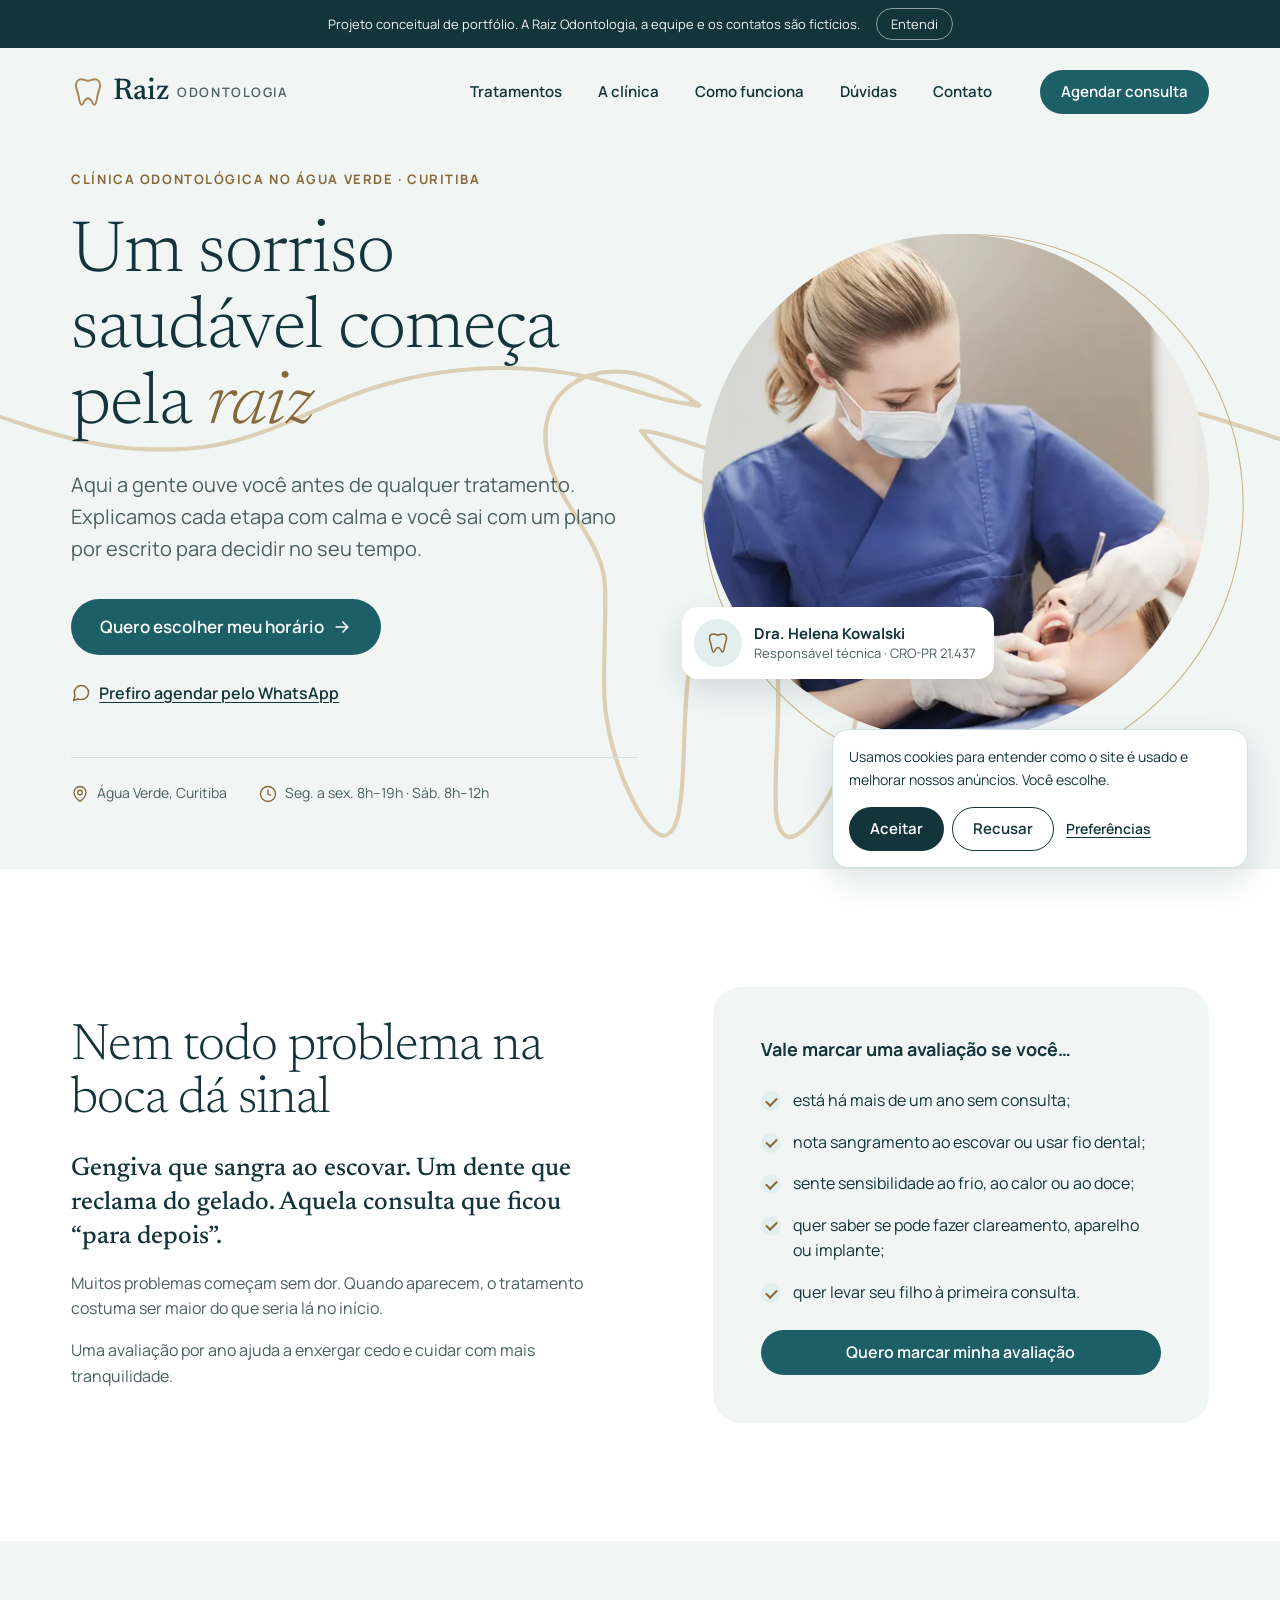
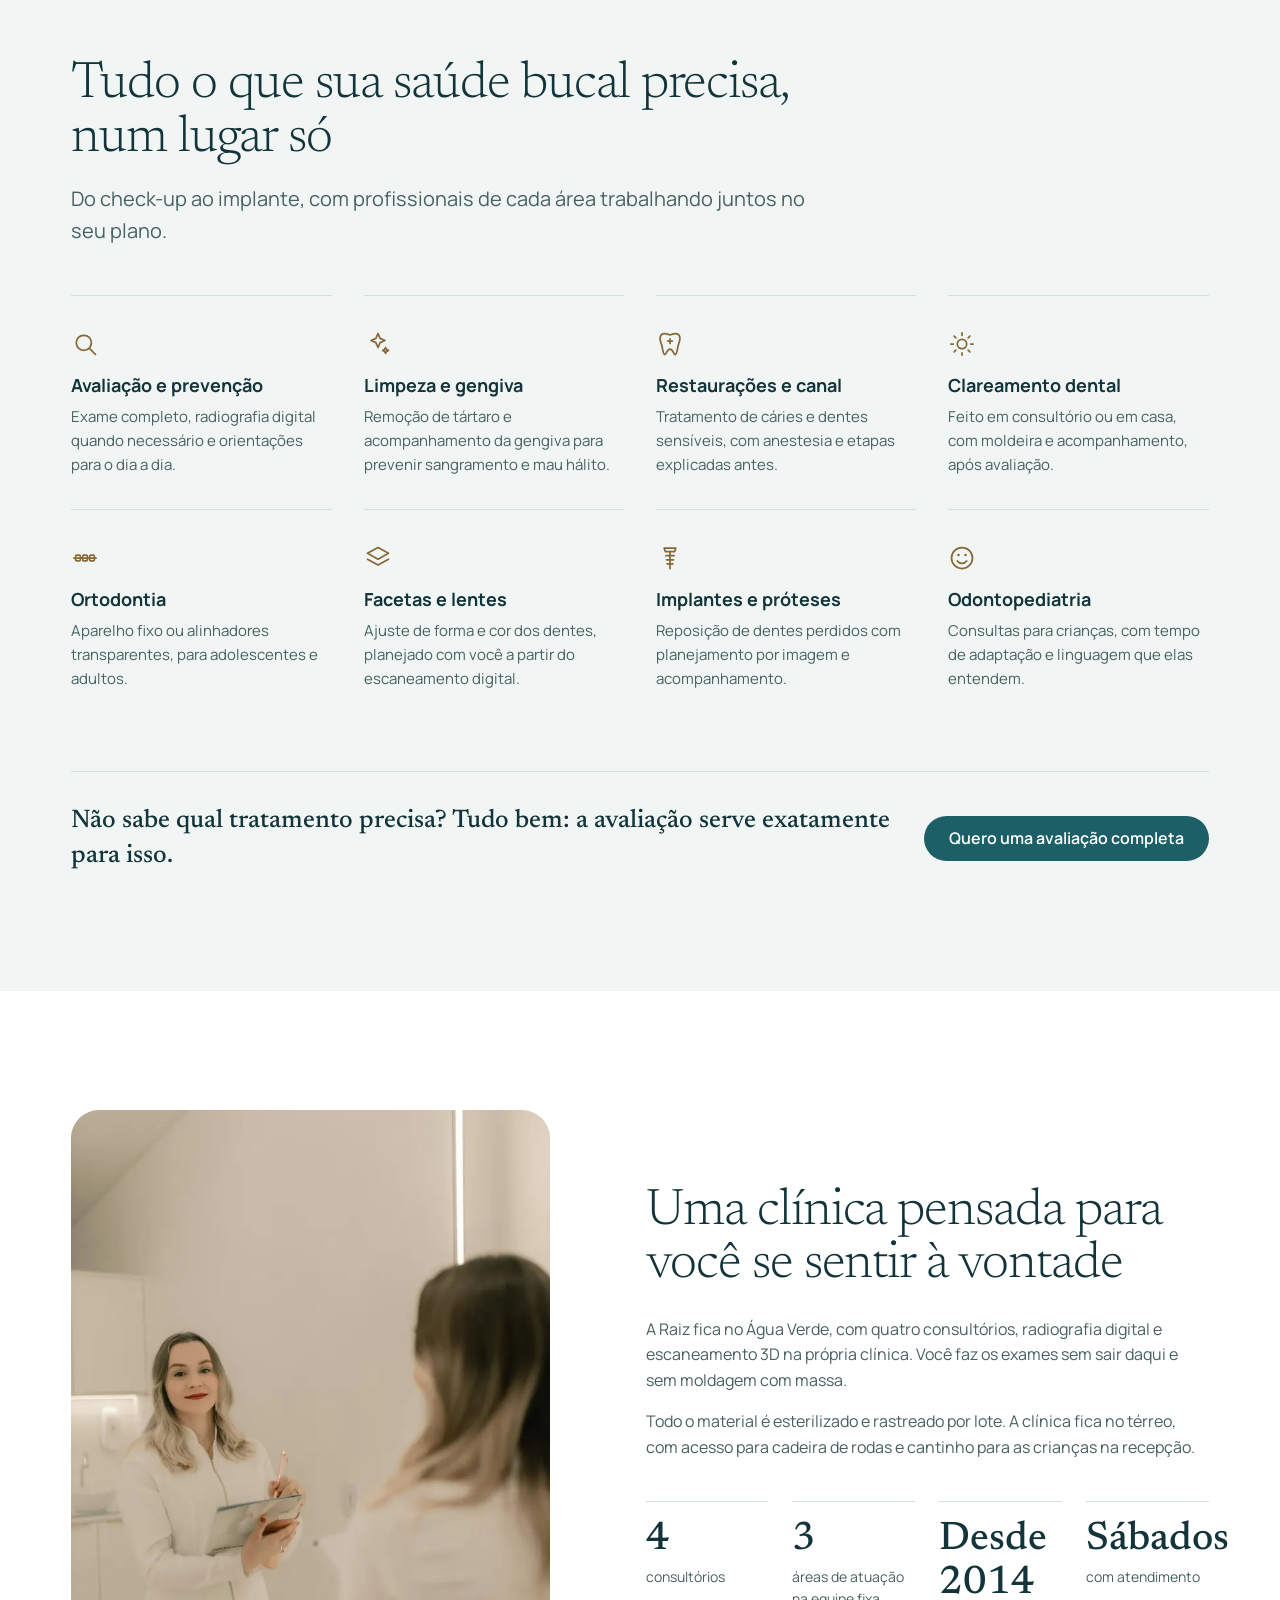
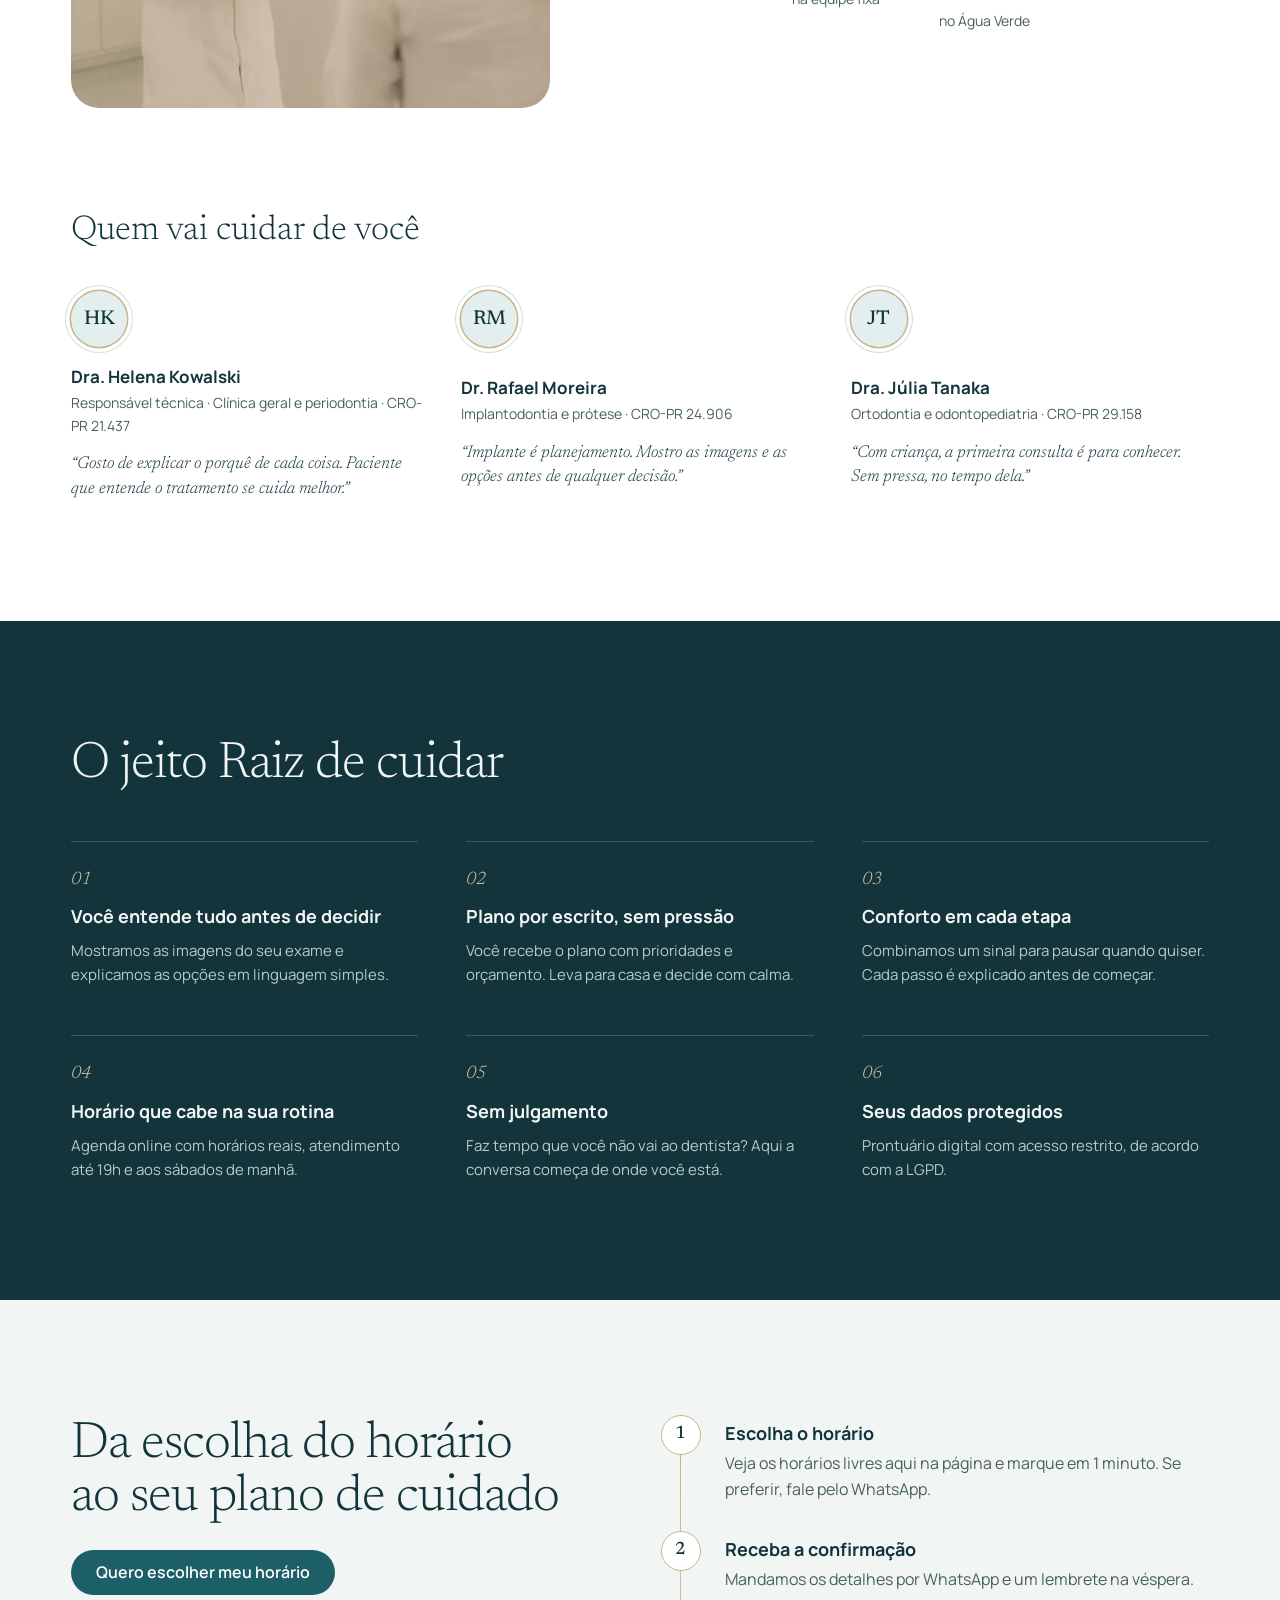
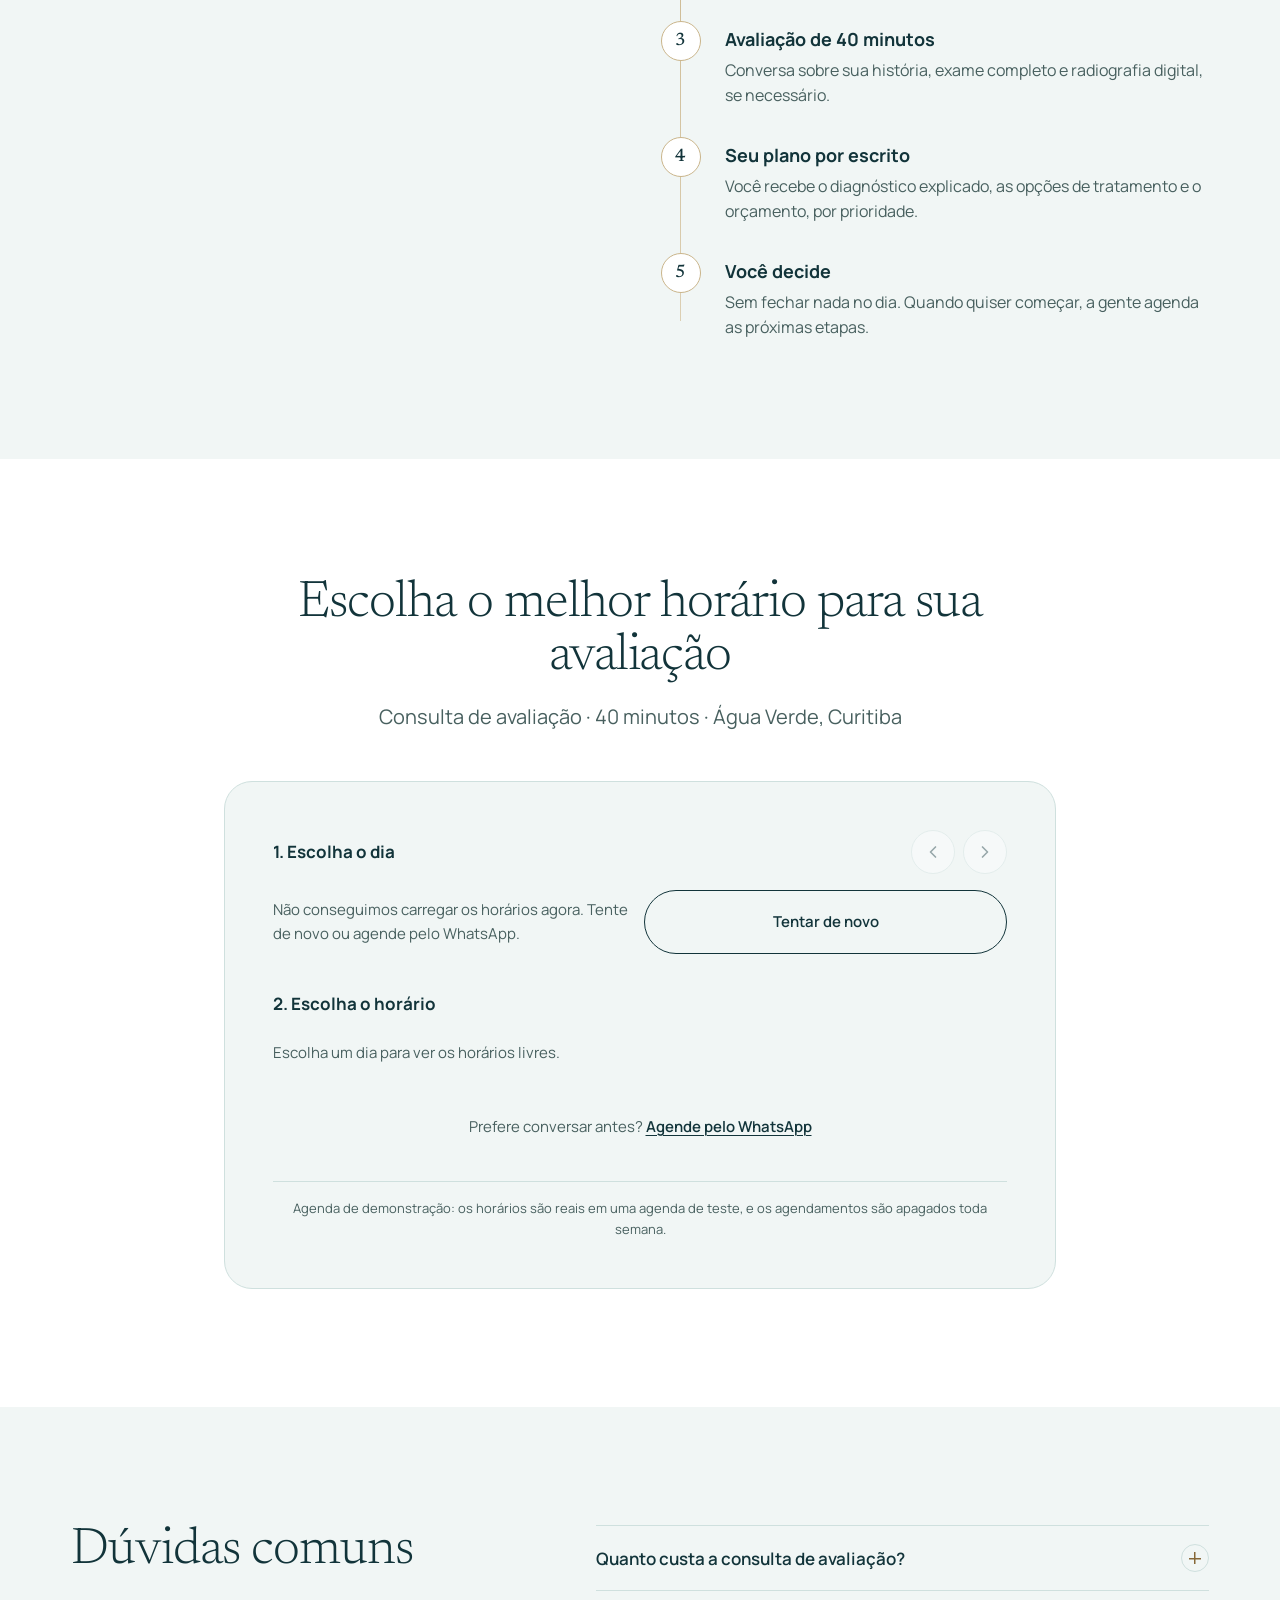
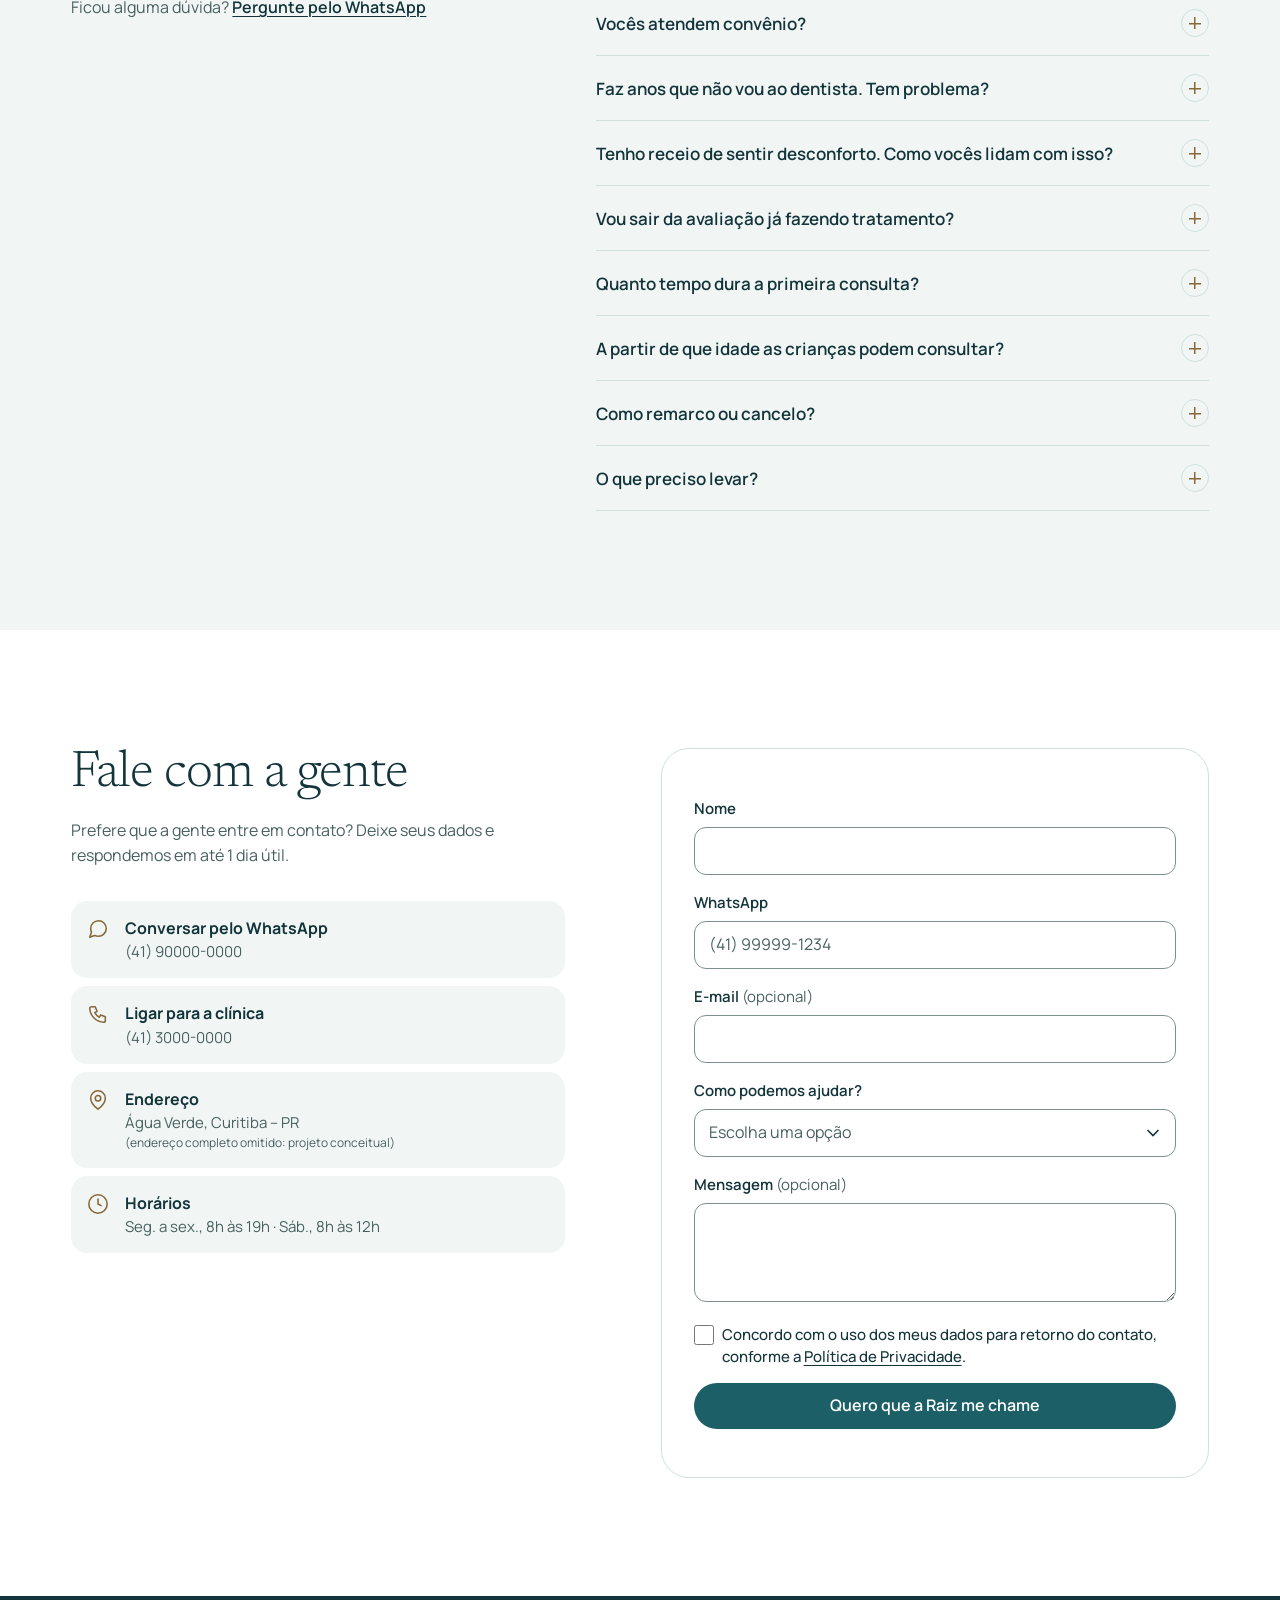
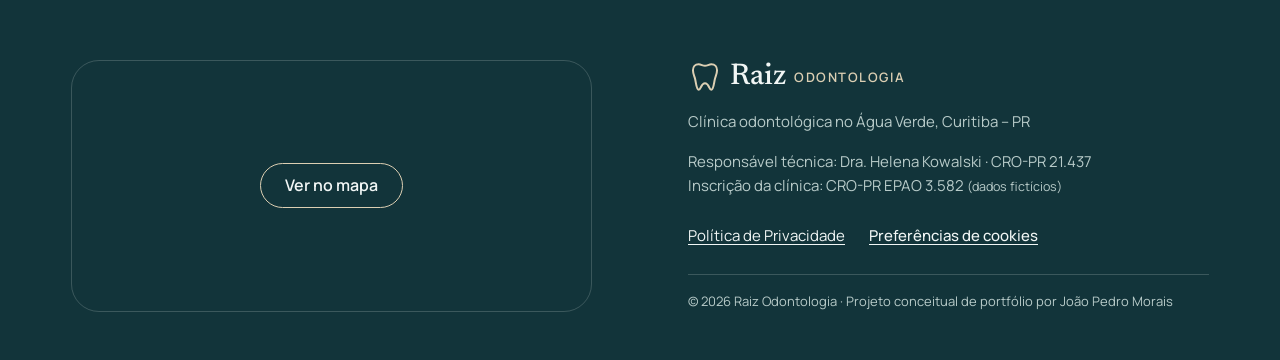
==== index.html @ eba77d8a "Primeira versão da landing page" ====
<!DOCTYPE html>
<html lang="pt-BR">
<head>
  <meta charset="utf-8">
  <meta name="viewport" content="width=device-width, initial-scale=1">

  <!-- ✏️ EDITÁVEL: título da aba e do Google (até 60 caracteres) -->
  <title>Raiz Odontologia | Dentista no Água Verde, Curitiba</title>
  <!-- ✏️ FIM -->
  <!-- ✏️ EDITÁVEL: descrição no Google (até 155 caracteres) -->
  <meta name="description" content="Avaliação completa, explicada com calma, e plano de tratamento por escrito. Veja os horários livres e marque sua consulta no Água Verde, Curitiba.">
  <!-- ✏️ FIM -->

  <!-- Projeto conceitual: a clínica é fictícia, então a página não deve aparecer
       em buscas reais por dentista. Em um projeto real, apague a linha abaixo. -->
  <meta name="robots" content="noindex, follow">

  <link rel="canonical" href="https://raiz-odontologia.vercel.app/">
  <meta name="theme-color" content="#F1F6F5">

  <!-- Compartilhamento (WhatsApp, Facebook, LinkedIn) -->
  <meta property="og:type" content="website">
  <meta property="og:locale" content="pt_BR">
  <meta property="og:site_name" content="Raiz Odontologia">
  <meta property="og:title" content="Um sorriso saudável começa pela raiz">
  <meta property="og:description" content="Clínica odontológica no Água Verde, Curitiba. Marque sua avaliação online.">
  <meta property="og:url" content="https://raiz-odontologia.vercel.app/">
  <meta property="og:image" content="https://raiz-odontologia.vercel.app/assets/img/og-raiz-odontologia.jpg">
  <meta property="og:image:width" content="1200">
  <meta property="og:image:height" content="630">
  <meta property="og:image:alt" content="Raiz Odontologia: Um sorriso saudável começa pela raiz">
  <meta name="twitter:card" content="summary_large_image">

  <link rel="icon" href="favicon.ico" sizes="32x32">
  <link rel="icon" href="favicon.svg" type="image/svg+xml">
  <link rel="apple-touch-icon" href="assets/img/apple-touch-icon.png">

  <link rel="preload" href="assets/fonts/newsreader-300.woff2" as="font" type="font/woff2" crossorigin>
  <link rel="preload" href="assets/fonts/manrope-variable.woff2" as="font" type="font/woff2" crossorigin>

  <link rel="stylesheet" href="css/reset.css">
  <link rel="stylesheet" href="css/variables.css">
  <link rel="stylesheet" href="css/style.css">

  <script type="application/ld+json">
  {
    "@context": "https://schema.org",
    "@type": "Dentist",
    "name": "Raiz Odontologia",
    "description": "Clínica odontológica no Água Verde, Curitiba (projeto conceitual de portfólio).",
    "url": "https://raiz-odontologia.vercel.app/",
    "image": "https://raiz-odontologia.vercel.app/assets/img/og-raiz-odontologia.jpg",
    "telephone": "+55-41-3000-0000",
    "address": {
      "@type": "PostalAddress",
      "addressLocality": "Curitiba",
      "addressRegion": "PR",
      "addressCountry": "BR",
      "streetAddress": "Água Verde"
    },
    "openingHoursSpecification": [
      { "@type": "OpeningHoursSpecification", "dayOfWeek": ["Monday", "Tuesday", "Wednesday", "Thursday", "Friday"], "opens": "08:00", "closes": "19:00" },
      { "@type": "OpeningHoursSpecification", "dayOfWeek": "Saturday", "opens": "08:00", "closes": "12:00" }
    ],
    "medicalSpecialty": ["Dentistry"]
  }
  </script>

  <script>
    /* Marca que o JavaScript está ativo (libera as animações) e respeita o aviso já fechado. */
    document.documentElement.classList.add("js");
    /* Rede de segurança: se o main.js não ligar as animações em 3 s (erro ou internet muito lenta),
       tira a classe "js" e mostra todos os blocos parados, para nada ficar invisível. */
    setTimeout(function () { if (!document.documentElement.classList.contains("revelar-ok")) document.documentElement.classList.remove("js"); }, 3000);
    try { if (localStorage.getItem("raiz-aviso-fechado") === "1") document.documentElement.classList.add("aviso-fechado"); } catch (e) {}
  </script>
  <script src="js/config.js" defer></script>
  <script src="js/utils.js" defer></script>
  <script src="js/tracking.js" defer></script>
  <script src="js/agenda.js" defer></script>
  <script src="js/form.js" defer></script>
  <script src="js/main.js" defer></script>
</head>
<body>
  <a class="pular" href="#conteudo">Pular para o conteúdo</a>

  <section class="aviso-conceitual" id="aviso-conceitual" aria-label="Aviso de projeto conceitual">
    <p><span class="so-largo">Projeto conceitual de portfólio. A Raiz Odontologia, a equipe e os contatos são fictícios.</span><span class="so-celular">Projeto conceitual de portfólio: clínica, equipe e contatos fictícios.</span></p>
    <button type="button" class="aviso-conceitual__fechar" data-fechar-aviso>Entendi</button>
  </section>

  <header class="topo" id="topo">
    <div class="topo__interno">
      <a class="logo" href="#conteudo" aria-label="Raiz Odontologia, início">
        <svg class="logo__dente" width="34" height="34" viewBox="0 0 24 24" fill="none" aria-hidden="true"><path d="M7.5 3C5 3 3.5 4.8 3.5 7.3c0 2.4 1 4 1.6 6.4.5 2.2.9 7.3 2.5 7.3 1.5 0 1.6-4.6 4.4-4.6s2.9 4.6 4.4 4.6c1.6 0 2-5.1 2.5-7.3.6-2.4 1.6-4 1.6-6.4C20.5 4.8 19 3 16.5 3c-1.8 0-2.8 1.1-4.5 1.1S9.3 3 7.5 3z"/></svg>
        <span class="logo__nome">Raiz</span>
        <span class="logo__tipo">Odontologia</span>
      </a>

      <button type="button" class="menu-botao" id="menu-botao" aria-expanded="false" aria-controls="menu" aria-label="Abrir menu">
        <svg width="22" height="22" viewBox="0 0 24 24" fill="none" stroke="currentColor" stroke-width="1.8" stroke-linecap="round" aria-hidden="true"><path d="M4 7h16M4 12h16M4 17h16"/></svg>
      </button>

      <nav class="menu" id="menu" aria-label="Principal">
        <ul class="menu__lista">
          <li><a href="#tratamentos">Tratamentos</a></li>
          <li><a href="#clinica">A clínica</a></li>
          <li><a href="#como-funciona">Como funciona</a></li>
          <li><a href="#duvidas">Dúvidas</a></li>
          <li><a href="#contato">Contato</a></li>
        </ul>
        <a class="botao botao--principal botao--compacto" href="#agendar" data-evento="cta_clique" data-local="topo">Agendar consulta</a>
      </nav>
    </div>
  </header>

  <main id="conteudo" tabindex="-1">

    <!-- ===================== 1. HERO ===================== -->
    <section class="hero" id="inicio" aria-labelledby="hero-titulo">
      <!-- Traço contínuo do dente: embutido (não é arquivo à parte) para não atrasar o carregamento; a cor vem do CSS -->
      <svg class="hero__traco" viewBox="6 6 1755 588" width="1755" height="588" aria-hidden="true" focusable="false"><path fill="currentColor" fill-rule="evenodd" d="M 0.00 337.39 L 0.00 39.11 C0.00,73.52 0.18,78.14 1.51,77.64 C2.33,77.32 13.70,80.62 26.76,84.98 C73.85,100.70 104.67,108.42 142.96,114.09 C160.53,116.70 167.48,117.22 191.00,117.71 C233.85,118.59 262.45,115.21 298.50,105.01 C321.18,98.59 334.67,93.41 386.50,71.22 C436.51,49.82 453.92,43.53 485.76,35.41 C535.21,22.79 589.02,17.31 638.62,19.84 C663.79,21.12 675.44,22.42 699.76,26.67 L 715.03 29.33 L 727.07 26.52 C750.99,20.95 775.24,23.32 799.89,33.64 C817.62,41.07 844.09,56.08 852.84,63.67 C856.27,66.65 856.40,66.95 854.83,68.56 C853.25,70.17 852.62,70.18 844.33,68.63 C839.47,67.73 832.35,66.51 828.50,65.94 C816.14,64.09 797.06,59.14 775.00,52.05 C749.45,43.83 732.03,38.65 722.65,36.49 L 715.80 34.91 L 708.83 38.45 C690.51,47.76 678.90,61.32 672.43,81.00 C669.88,88.75 669.63,90.82 669.60,104.50 C669.56,117.88 669.87,120.69 672.44,130.50 C677.58,150.14 685.68,167.67 701.69,193.81 C727.45,235.86 730.84,242.21 736.01,258.03 C741.21,273.96 742.31,285.70 741.62,318.00 C739.48,417.87 739.57,422.72 743.99,450.00 C753.15,506.65 783.34,572.75 805.21,584.08 C810.07,586.59 811.24,586.51 814.97,583.37 C825.78,574.27 829.72,550.27 832.00,479.50 C834.27,408.89 837.24,380.36 844.68,357.50 C852.78,332.61 868.02,316.51 889.05,310.65 C906.23,305.86 920.79,308.69 930.87,318.77 C940.52,328.43 946.33,345.75 949.56,374.50 C951.73,393.86 951.73,444.96 949.56,482.00 C947.55,516.15 947.51,558.00 949.46,567.23 C951.22,575.52 954.02,582.01 957.06,584.84 C965.57,592.77 983.17,578.32 1002.41,547.61 C1018.96,521.21 1031.92,488.90 1037.95,459.04 C1044.35,427.32 1044.41,426.32 1044.50,348.00 C1044.58,284.89 1044.79,275.33 1046.33,266.50 C1051.14,238.77 1057.78,223.49 1076.90,196.23 C1095.87,169.16 1102.36,158.98 1107.96,147.50 C1113.72,135.70 1120.86,115.52 1119.69,114.35 C1119.36,114.02 1109.51,118.93 1097.79,125.26 C1053.17,149.38 1034.44,157.33 1004.50,164.89 C977.25,171.76 939.33,175.15 911.33,173.19 C866.01,170.03 837.74,159.12 812.34,134.98 C800.57,123.80 778.85,99.01 779.22,97.18 C780.15,92.61 806.60,98.08 843.50,110.48 C853.95,113.99 866.26,117.57 870.86,118.43 C892.12,122.42 928.15,118.33 954.02,108.99 C975.14,101.37 1008.04,87.60 1006.81,86.91 C1004.16,85.43 978.24,84.00 954.05,84.00 C927.65,84.00 914.77,84.89 894.80,88.09 C880.59,90.36 878.00,89.93 878.00,85.27 C878.00,83.18 880.99,79.67 892.07,68.76 C936.27,25.20 971.78,4.72 1009.26,1.15 C1009.33,1.14 1009.36,1.14 1009.36,1.13 C1009.36,0.62 805.48,0.22 509.25,0.14 L 0.00 0.00 L 1767.00 0.00 L 1396.75 0.17 C1194.46,0.26 1030.48,0.48 1030.48,0.65 C1030.48,0.66 1030.49,0.66 1030.50,0.66 C1050.84,2.30 1070.94,8.57 1085.35,17.78 C1099.98,27.13 1113.42,41.71 1119.88,55.25 C1125.44,66.89 1127.43,76.07 1127.47,90.25 C1127.48,97.26 1127.85,103.00 1128.27,103.00 C1128.70,103.00 1132.52,101.25 1136.77,99.12 C1179.95,77.43 1229.64,63.30 1282.00,57.82 C1298.75,56.06 1355.46,56.07 1372.00,57.83 C1420.75,63.02 1454.10,71.35 1539.00,99.54 C1595.35,118.25 1610.42,122.96 1631.50,128.47 C1656.73,135.07 1680.38,139.23 1704.50,141.32 C1712.12,141.98 1745.74,142.00 1756.34,141.35 L 1767.00 140.70 L 1767.00 369.39 C1767.00,155.88 1766.91,144.82 1765.25,145.50 C1761.98,146.82 1714.90,147.29 1702.25,146.12 C1657.83,142.01 1631.72,135.54 1548.50,108.00 C1496.97,90.95 1481.86,86.16 1461.50,80.41 C1413.98,67.00 1372.52,61.02 1327.00,61.02 C1259.42,61.02 1200.41,74.19 1141.45,102.45 L 1126.40 109.66 L 1123.75 119.81 C1117.42,143.95 1109.85,158.13 1083.12,195.95 C1059.39,229.51 1052.83,246.76 1050.02,283.02 C1049.44,290.36 1049.29,317.10 1049.65,348.00 C1050.28,403.41 1049.77,416.79 1045.99,443.00 C1041.51,474.07 1033.25,499.78 1018.22,529.47 C1000.98,563.54 980.45,588.11 965.98,592.01 C955.42,594.85 947.27,585.02 943.90,565.40 C942.22,555.59 942.48,518.10 944.49,481.16 C946.62,442.16 946.18,382.54 943.65,366.28 C939.10,337.08 931.70,322.36 918.59,316.44 C896.88,306.65 865.75,321.43 854.24,347.00 C843.17,371.57 839.92,397.15 836.98,482.50 C835.38,528.81 833.12,552.98 828.98,567.85 C826.41,577.08 824.08,581.64 819.84,585.69 C815.07,590.24 811.48,591.39 806.45,589.99 C782.97,583.41 749.30,514.02 739.05,451.06 C735.26,427.84 734.67,414.24 735.59,372.50 C736.89,314.07 736.73,282.78 735.10,274.50 C731.66,256.96 725.28,242.36 710.31,217.73 C688.83,182.38 685.72,177.03 680.49,166.35 C670.20,145.35 664.01,122.45 664.00,105.32 C663.99,76.19 676.65,52.26 699.78,37.69 C703.24,35.51 705.85,33.52 705.59,33.26 C703.26,30.93 666.50,26.37 637.72,24.85 C586.90,22.15 529.28,28.55 478.50,42.53 C448.41,50.82 430.78,57.47 374.50,81.74 C299.97,113.87 261.59,123.02 201.50,122.98 C154.40,122.95 114.56,116.66 58.50,100.39 C47.94,97.32 6.44,83.53 1.75,81.53 C0.09,80.82 0.00,93.39 0.00,337.39 ZM 908.45 168.02 C920.79,168.93 948.50,168.37 963.00,166.93 C995.61,163.69 1027.98,154.58 1058.50,140.05 C1072.70,133.29 1118.84,108.42 1121.00,106.36 C1123.30,104.16 1123.02,80.76 1120.58,71.50 C1112.80,41.96 1087.10,18.72 1051.19,8.75 C1044.50,6.90 1040.77,6.61 1022.50,6.57 C1003.57,6.52 1000.62,6.75 992.59,8.86 C963.92,16.41 942.16,29.68 908.16,60.34 C893.46,73.60 884.43,82.76 885.25,83.58 C885.60,83.93 890.94,83.47 897.12,82.57 C917.93,79.53 934.59,78.73 965.00,79.33 C996.55,79.94 1012.13,81.25 1015.75,83.59 C1020.13,86.42 1017.99,89.35 1009.00,92.83 C1005.97,94.00 994.95,98.40 984.50,102.60 C951.27,115.97 939.24,119.62 917.25,123.01 C900.14,125.65 881.39,125.65 868.55,123.01 C863.24,121.92 849.57,117.90 838.19,114.07 C819.00,107.63 794.45,101.00 789.79,101.00 C787.41,101.00 792.56,107.26 808.92,124.25 C836.67,153.09 863.10,164.71 908.45,168.02 ZM 837.00 62.26 C840.02,62.67 841.48,62.08 840.32,60.92 C839.85,60.45 833.18,56.45 825.49,52.03 C801.13,38.02 780.55,30.54 762.19,29.04 C748.56,27.92 728.00,29.68 728.00,31.96 C728.00,32.37 731.04,33.51 734.75,34.49 C743.10,36.70 751.91,39.38 777.50,47.51 C805.03,56.24 819.64,59.87 837.00,62.26 Z"/></svg>
      <div class="hero__interno">
        <div class="hero__texto">
          <!-- ✏️ EDITÁVEL: frase acima do título (até 50 caracteres) -->
          <p class="rotulo"><span class="so-largo">Clínica odontológica no </span>Água Verde · Curitiba</p>
          <!-- ✏️ FIM -->
          <!-- ✏️ EDITÁVEL: título principal (até 45 caracteres; a palavra em <em> fica em dourado) -->
          <h1 class="hero__titulo" id="hero-titulo">Um sorriso saudável começa pela <em>raiz</em></h1>
          <!-- ✏️ FIM -->
          <!-- ✏️ EDITÁVEL: subtítulo (até 160 caracteres) -->
          <p class="hero__subtitulo">Aqui a gente ouve você antes de qualquer tratamento. Explicamos cada etapa com calma e você sai com um plano por escrito para decidir no seu tempo.</p>
          <!-- ✏️ FIM -->
          <div class="hero__acoes">
            <a class="botao botao--principal botao--grande" href="#agendar" data-evento="cta_clique" data-local="hero">
              Quero escolher meu horário
              <svg width="20" height="20" viewBox="0 0 24 24" fill="none" stroke="currentColor" stroke-width="2" stroke-linecap="round" stroke-linejoin="round" aria-hidden="true"><path d="M5 12h14M13 6l6 6-6 6"/></svg>
            </a>
            <a class="link-whatsapp" href="https://wa.me/5541900000000" data-whatsapp="geral" data-local="hero">
              <svg width="20" height="20" viewBox="0 0 24 24" fill="none" stroke="currentColor" stroke-width="1.8" stroke-linecap="round" stroke-linejoin="round" aria-hidden="true"><path d="M21 11.5a8.4 8.4 0 0 1-9 8.4 8.5 8.5 0 0 1-3.8-.9L3 21l1.9-5.7a8.4 8.4 0 0 1-.9-3.8 8.5 8.5 0 0 1 8.5-8.5 8.4 8.4 0 0 1 8.5 8.5z"/></svg>
              Prefiro agendar pelo WhatsApp
            </a>
          </div>
          <ul class="info-lista">
            <li class="info-lista__item info-lista__item--local">
              <svg width="18" height="18" viewBox="0 0 24 24" fill="none" stroke="currentColor" stroke-width="1.8" aria-hidden="true"><path d="M20 10c0 6-8 12-8 12s-8-6-8-12a8 8 0 0 1 16 0z"/><circle cx="12" cy="10" r="3"/></svg>
              <span><span data-config="contato.bairro">Água Verde</span>, <span data-config="contato.cidade">Curitiba</span></span>
            </li>
            <li class="info-lista__item">
              <svg width="18" height="18" viewBox="0 0 24 24" fill="none" stroke="currentColor" stroke-width="1.8" aria-hidden="true"><circle cx="12" cy="12" r="10"/><path d="M12 6v6l4 2"/></svg>
              <span data-config="contato.horarioTexto">Seg. a sex. 8h–19h · Sáb. 8h–12h</span>
            </li>
          </ul>
        </div>

        <figure class="hero__foto">
          <span class="hero__anel" aria-hidden="true"></span>
          <!-- ✏️ EDITÁVEL: foto principal (troque os arquivos mantendo os nomes; quadrada) -->
          <img class="hero__imagem"
               src="assets/img/dentista-atendimento-640.webp"
               srcset="assets/img/dentista-atendimento-400.webp 400w, assets/img/dentista-atendimento-640.webp 640w, assets/img/dentista-atendimento-960.webp 960w"
               sizes="(min-width: 1024px) 560px, (min-width: 768px) 400px, 280px"
               width="640" height="640" fetchpriority="high"
               alt="Dentista examinando os dentes de uma paciente jovem no consultório">
          <!-- ✏️ FIM -->
          <figcaption class="cartao-rt">
            <span class="cartao-rt__icone" aria-hidden="true">
              <svg width="24" height="24" viewBox="0 0 24 24" fill="none" stroke="currentColor" stroke-width="1.5" stroke-linejoin="round"><path d="M7.5 3C5 3 3.5 4.8 3.5 7.3c0 2.4 1 4 1.6 6.4.5 2.2.9 7.3 2.5 7.3 1.5 0 1.6-4.6 4.4-4.6s2.9 4.6 4.4 4.6c1.6 0 2-5.1 2.5-7.3.6-2.4 1.6-4 1.6-6.4C20.5 4.8 19 3 16.5 3c-1.8 0-2.8 1.1-4.5 1.1S9.3 3 7.5 3z"/></svg>
            </span>
            <span class="cartao-rt__texto">
              <strong data-config="responsavelTecnica.nome">Dra. Helena Kowalski</strong>
              <span>Responsável técnica · <span data-config="responsavelTecnica.cro">CRO-PR 21.437</span></span>
            </span>
          </figcaption>
        </figure>
      </div>
    </section>

    <!-- ===================== 2. CUIDADO ===================== -->
    <section class="secao cuidado" id="cuidado" aria-labelledby="cuidado-titulo">
      <div class="secao__interno cuidado__grade">
        <div class="cuidado__texto revelar">
          <!-- ✏️ EDITÁVEL: título da seção de prevenção (até 45 caracteres) -->
          <h2 class="titulo-secao" id="cuidado-titulo">Nem todo problema na boca dá sinal</h2>
          <!-- ✏️ FIM -->
          <!-- ✏️ EDITÁVEL: texto da seção de prevenção (3 parágrafos curtos) -->
          <p class="destaque-texto">Gengiva que sangra ao escovar. Um dente que reclama do gelado. Aquela consulta que ficou “para depois”.</p>
          <p>Muitos problemas começam sem dor. Quando aparecem, o tratamento costuma ser maior do que seria lá no início.</p>
          <p>Uma avaliação por ano ajuda a enxergar cedo e cuidar com mais tranquilidade.</p>
          <!-- ✏️ FIM -->
        </div>
        <div class="cuidado__lista-bloco revelar">
          <h3 class="cuidado__lista-titulo">Vale marcar uma avaliação se você…</h3>
          <!-- ✏️ EDITÁVEL: lista de sinais (5 itens, até 70 caracteres cada) -->
          <ul class="lista-check">
            <li>está há mais de um ano sem consulta;</li>
            <li>nota sangramento ao escovar ou usar fio dental;</li>
            <li>sente sensibilidade ao frio, ao calor ou ao doce;</li>
            <li>quer saber se pode fazer clareamento, aparelho ou implante;</li>
            <li>quer levar seu filho à primeira consulta.</li>
          </ul>
          <!-- ✏️ FIM -->
          <a class="botao botao--principal" href="#agendar" data-evento="cta_clique" data-local="cuidado">Quero marcar minha avaliação</a>
        </div>
      </div>
    </section>

    <!-- ===================== 3. TRATAMENTOS ===================== -->
    <section class="secao tratamentos" id="tratamentos" aria-labelledby="tratamentos-titulo">
      <div class="secao__interno">
        <div class="secao__cabecalho revelar">
          <!-- ✏️ EDITÁVEL: título e apoio de Tratamentos -->
          <h2 class="titulo-secao" id="tratamentos-titulo">Tudo o que sua saúde bucal precisa, num lugar só</h2>
          <p class="secao__apoio">Do check-up ao implante, com profissionais de cada área trabalhando juntos no seu plano.</p>
          <!-- ✏️ FIM -->
        </div>

        <!-- ✏️ EDITÁVEL: tratamentos (título até 30 caracteres; texto até 120) -->
        <ul class="tratamentos__lista">
          <li class="tratamento revelar">
            <svg class="tratamento__icone" width="28" height="28" viewBox="0 0 24 24" fill="none" stroke="currentColor" stroke-width="1.5" stroke-linecap="round" stroke-linejoin="round" aria-hidden="true"><circle cx="11" cy="11" r="6.5"/><path d="M16 16l5 5"/></svg>
            <h3 class="tratamento__titulo">Avaliação e prevenção</h3>
            <p>Exame completo, radiografia digital quando necessário e orientações para o dia a dia.</p>
          </li>
          <li class="tratamento revelar">
            <svg class="tratamento__icone" width="28" height="28" viewBox="0 0 24 24" fill="none" stroke="currentColor" stroke-width="1.5" stroke-linecap="round" stroke-linejoin="round" aria-hidden="true"><path d="M12 3l1.8 4.2L18 9l-4.2 1.8L12 15l-1.8-4.2L6 9l4.2-1.8z"/><path d="M18.5 15l.8 1.7 1.7.8-1.7.8-.8 1.7-.8-1.7-1.7-.8 1.7-.8z"/></svg>
            <h3 class="tratamento__titulo">Limpeza e gengiva</h3>
            <p>Remoção de tártaro e acompanhamento da gengiva para prevenir sangramento e mau hálito.</p>
          </li>
          <li class="tratamento revelar">
            <svg class="tratamento__icone" width="28" height="28" viewBox="0 0 24 24" fill="none" stroke="currentColor" stroke-width="1.5" stroke-linejoin="round" aria-hidden="true"><path d="M7.5 3C5 3 3.5 4.8 3.5 7.3c0 2.4 1 4 1.6 6.4.5 2.2.9 7.3 2.5 7.3 1.5 0 1.6-4.6 4.4-4.6s2.9 4.6 4.4 4.6c1.6 0 2-5.1 2.5-7.3.6-2.4 1.6-4 1.6-6.4C20.5 4.8 19 3 16.5 3c-1.8 0-2.8 1.1-4.5 1.1S9.3 3 7.5 3z"/><path d="M12 7.5v4M10 9.5h4" stroke-linecap="round"/></svg>
            <h3 class="tratamento__titulo">Restaurações e canal</h3>
            <p>Tratamento de cáries e dentes sensíveis, com anestesia e etapas explicadas antes.</p>
          </li>
          <li class="tratamento revelar">
            <svg class="tratamento__icone" width="28" height="28" viewBox="0 0 24 24" fill="none" stroke="currentColor" stroke-width="1.5" stroke-linecap="round" aria-hidden="true"><circle cx="12" cy="12" r="4"/><path d="M12 2.5v2M12 19.5v2M2.5 12h2M19.5 12h2M5.3 5.3l1.4 1.4M17.3 17.3l1.4 1.4M5.3 18.7l1.4-1.4M17.3 6.7l1.4-1.4"/></svg>
            <h3 class="tratamento__titulo">Clareamento dental</h3>
            <p>Feito em consultório ou em casa, com moldeira e acompanhamento, após avaliação.</p>
          </li>
          <li class="tratamento revelar">
            <svg class="tratamento__icone" width="28" height="28" viewBox="0 0 24 24" fill="none" stroke="currentColor" stroke-width="1.5" stroke-linecap="round" stroke-linejoin="round" aria-hidden="true"><path d="M2.5 12h19"/><rect x="4" y="9.5" width="4" height="5" rx="1"/><rect x="10" y="9.5" width="4" height="5" rx="1"/><rect x="16" y="9.5" width="4" height="5" rx="1"/></svg>
            <h3 class="tratamento__titulo">Ortodontia</h3>
            <p>Aparelho fixo ou alinhadores transparentes, para adolescentes e adultos.</p>
          </li>
          <li class="tratamento revelar">
            <svg class="tratamento__icone" width="28" height="28" viewBox="0 0 24 24" fill="none" stroke="currentColor" stroke-width="1.5" stroke-linecap="round" stroke-linejoin="round" aria-hidden="true"><path d="M12 3l9 5-9 5-9-5z"/><path d="M3 13l9 5 9-5"/></svg>
            <h3 class="tratamento__titulo">Facetas e lentes</h3>
            <p>Ajuste de forma e cor dos dentes, planejado com você a partir do escaneamento digital.</p>
          </li>
          <li class="tratamento revelar">
            <svg class="tratamento__icone" width="28" height="28" viewBox="0 0 24 24" fill="none" stroke="currentColor" stroke-width="1.5" stroke-linecap="round" stroke-linejoin="round" aria-hidden="true"><path d="M7 3.5h10l-1 3H8z"/><path d="M12 6.5V21"/><path d="M8.5 10h7M9 13.5h6M9.5 17h5"/></svg>
            <h3 class="tratamento__titulo">Implantes e próteses</h3>
            <p>Reposição de dentes perdidos com planejamento por imagem e acompanhamento.</p>
          </li>
          <li class="tratamento revelar">
            <svg class="tratamento__icone" width="28" height="28" viewBox="0 0 24 24" fill="none" stroke="currentColor" stroke-width="1.5" stroke-linecap="round" aria-hidden="true"><circle cx="12" cy="12" r="9"/><path d="M8 14.5c1 1.4 2.4 2 4 2s3-.6 4-2"/><path d="M9 9.5h.01M15 9.5h.01" stroke-width="2.2"/></svg>
            <h3 class="tratamento__titulo">Odontopediatria</h3>
            <p>Consultas para crianças, com tempo de adaptação e linguagem que elas entendem.</p>
          </li>
        </ul>
        <!-- ✏️ FIM -->

        <div class="tratamentos__rodape revelar">
          <!-- ✏️ EDITÁVEL: frase final de Tratamentos (até 90 caracteres) -->
          <p>Não sabe qual tratamento precisa? Tudo bem: a avaliação serve exatamente para isso.</p>
          <!-- ✏️ FIM -->
          <a class="botao botao--principal" href="#agendar" data-evento="cta_clique" data-local="tratamentos">Quero uma avaliação completa</a>
        </div>
      </div>
    </section>

    <!-- ===================== 4. A CLÍNICA ===================== -->
    <section class="secao clinica" id="clinica" aria-labelledby="clinica-titulo">
      <div class="secao__interno">
        <div class="clinica__grade">
          <figure class="clinica__foto revelar">
            <!-- ✏️ EDITÁVEL: foto da clínica (vertical; troque os arquivos mantendo os nomes) -->
            <img src="assets/img/clinica-consultorio-720.webp"
                 srcset="assets/img/clinica-consultorio-480.webp 480w, assets/img/clinica-consultorio-720.webp 720w, assets/img/clinica-consultorio-1080.webp 1080w"
                 sizes="(min-width: 1024px) 540px, calc(100vw - 40px)"
                 width="720" height="1080" loading="lazy" decoding="async"
                 alt="Dentista de jaleco branco sorrindo em um consultório claro da Raiz Odontologia">
            <!-- ✏️ FIM -->
          </figure>
          <div class="clinica__texto revelar">
            <!-- ✏️ EDITÁVEL: título e texto sobre a clínica -->
            <h2 class="titulo-secao" id="clinica-titulo">Uma clínica pensada para você se sentir à vontade</h2>
            <p>A Raiz fica no Água Verde, com quatro consultórios, radiografia digital e escaneamento 3D na própria clínica. Você faz os exames sem sair daqui e sem moldagem com massa.</p>
            <p>Todo o material é esterilizado e rastreado por lote. A clínica fica no térreo, com acesso para cadeira de rodas e cantinho para as crianças na recepção.</p>
            <!-- ✏️ FIM -->
            <!-- ✏️ EDITÁVEL: destaques (número curto + legenda) -->
            <dl class="destaques">
              <div><dt>4</dt><dd>consultórios</dd></div>
              <div><dt>3</dt><dd>áreas de atuação na equipe fixa</dd></div>
              <div><dt>Desde 2014</dt><dd>no Água Verde</dd></div>
              <div><dt>Sábados</dt><dd>com atendimento</dd></div>
            </dl>
            <!-- ✏️ FIM -->
          </div>
        </div>

        <div class="equipe">
          <h3 class="equipe__titulo revelar">Quem vai cuidar de você</h3>
          <!-- ✏️ EDITÁVEL: equipe (nome, área, CRO e frase de até 110 caracteres) -->
          <ul class="equipe__lista">
            <li class="pessoa revelar">
              <span class="pessoa__inicial" aria-hidden="true">HK</span>
              <div>
                <h4 class="pessoa__nome">Dra. Helena Kowalski</h4>
                <p class="pessoa__area">Responsável técnica · Clínica geral e periodontia · CRO-PR 21.437</p>
                <blockquote class="pessoa__frase"><p>“Gosto de explicar o porquê de cada coisa. Paciente que entende o tratamento se cuida melhor.”</p></blockquote>
              </div>
            </li>
            <li class="pessoa revelar">
              <span class="pessoa__inicial" aria-hidden="true">RM</span>
              <div>
                <h4 class="pessoa__nome">Dr. Rafael Moreira</h4>
                <p class="pessoa__area">Implantodontia e prótese · CRO-PR 24.906</p>
                <blockquote class="pessoa__frase"><p>“Implante é planejamento. Mostro as imagens e as opções antes de qualquer decisão.”</p></blockquote>
              </div>
            </li>
            <li class="pessoa revelar">
              <span class="pessoa__inicial" aria-hidden="true">JT</span>
              <div>
                <h4 class="pessoa__nome">Dra. Júlia Tanaka</h4>
                <p class="pessoa__area">Ortodontia e odontopediatria · CRO-PR 29.158</p>
                <blockquote class="pessoa__frase"><p>“Com criança, a primeira consulta é para conhecer. Sem pressa, no tempo dela.”</p></blockquote>
              </div>
            </li>
          </ul>
          <!-- ✏️ FIM -->
        </div>
      </div>
    </section>

    <!-- ===================== 5. DIFERENCIAIS ===================== -->
    <section class="secao diferenciais" id="diferenciais" aria-labelledby="diferenciais-titulo">
      <div class="secao__interno">
        <h2 class="titulo-secao revelar" id="diferenciais-titulo">O jeito Raiz de cuidar</h2>
        <!-- ✏️ EDITÁVEL: diferenciais (título até 40 caracteres; texto até 110) -->
        <ol class="diferenciais__lista">
          <li class="diferencial revelar"><h3>Você entende tudo antes de decidir</h3><p>Mostramos as imagens do seu exame e explicamos as opções em linguagem simples.</p></li>
          <li class="diferencial revelar"><h3>Plano por escrito, sem pressão</h3><p>Você recebe o plano com prioridades e orçamento. Leva para casa e decide com calma.</p></li>
          <li class="diferencial revelar"><h3>Conforto em cada etapa</h3><p>Combinamos um sinal para pausar quando quiser. Cada passo é explicado antes de começar.</p></li>
          <li class="diferencial revelar"><h3>Horário que cabe na sua rotina</h3><p>Agenda online com horários reais, atendimento até 19h e aos sábados de manhã.</p></li>
          <li class="diferencial revelar"><h3>Sem julgamento</h3><p>Faz tempo que você não vai ao dentista? Aqui a conversa começa de onde você está.</p></li>
          <li class="diferencial revelar"><h3>Seus dados protegidos</h3><p>Prontuário digital com acesso restrito, de acordo com a LGPD.</p></li>
        </ol>
        <!-- ✏️ FIM -->
      </div>
    </section>

    <!-- ===================== 6. COMO FUNCIONA ===================== -->
    <section class="secao como-funciona" id="como-funciona" aria-labelledby="como-titulo">
      <div class="secao__interno como-funciona__grade">
        <div class="como-funciona__cabecalho revelar">
          <h2 class="titulo-secao" id="como-titulo">Da escolha do horário ao seu plano de cuidado</h2>
          <a class="botao botao--principal" href="#agendar" data-evento="cta_clique" data-local="como-funciona">Quero escolher meu horário</a>
        </div>
        <!-- ✏️ EDITÁVEL: etapas (título até 30 caracteres; texto até 120) -->
        <ol class="etapas">
          <li class="etapa revelar"><h3>Escolha o horário</h3><p>Veja os horários livres aqui na página e marque em 1 minuto. Se preferir, fale pelo WhatsApp.</p></li>
          <li class="etapa revelar"><h3>Receba a confirmação</h3><p>Mandamos os detalhes por WhatsApp e um lembrete na véspera.</p></li>
          <li class="etapa revelar"><h3>Avaliação de 40 minutos</h3><p>Conversa sobre sua história, exame completo e radiografia digital, se necessário.</p></li>
          <li class="etapa revelar"><h3>Seu plano por escrito</h3><p>Você recebe o diagnóstico explicado, as opções de tratamento e o orçamento, por prioridade.</p></li>
          <li class="etapa revelar"><h3>Você decide</h3><p>Sem fechar nada no dia. Quando quiser começar, a gente agenda as próximas etapas.</p></li>
        </ol>
        <!-- ✏️ FIM -->
      </div>
    </section>

    <!-- ===================== 7. AGENDAR ===================== -->
    <section class="secao agendar" id="agendar" aria-labelledby="agendar-titulo" tabindex="-1">
      <div class="secao__interno">
        <div class="secao__cabecalho secao__cabecalho--centro">
          <h2 class="titulo-secao" id="agendar-titulo">Escolha o melhor horário para sua avaliação</h2>
          <p class="secao__apoio"><span data-config="agenda.tipoConsulta">Consulta de avaliação</span> · 40 minutos · Água Verde, Curitiba</p>
        </div>

        <div class="agenda" id="agenda" data-estado="carregando">
          <!-- Passo 1: dia -->
          <div class="agenda__passo" id="agenda-passo-dia">
            <div class="agenda__passo-topo">
              <h3 class="agenda__rotulo" id="rotulo-dia">1. Escolha o dia</h3>
              <div class="agenda__navegacao">
                <button type="button" class="botao-icone" id="dias-anteriores" aria-label="Dias anteriores" disabled>
                  <svg width="20" height="20" viewBox="0 0 24 24" fill="none" stroke="currentColor" stroke-width="2" stroke-linecap="round" stroke-linejoin="round" aria-hidden="true"><path d="M15 6l-6 6 6 6"/></svg>
                </button>
                <button type="button" class="botao-icone" id="dias-proximos" aria-label="Próximos dias">
                  <svg width="20" height="20" viewBox="0 0 24 24" fill="none" stroke="currentColor" stroke-width="2" stroke-linecap="round" stroke-linejoin="round" aria-hidden="true"><path d="M9 6l6 6-6 6"/></svg>
                </button>
              </div>
            </div>
            <div class="agenda__dias" id="agenda-dias" role="group" aria-labelledby="rotulo-dia">
              <p class="agenda__mensagem">Buscando horários livres…</p>
            </div>
          </div>

          <!-- Passo 2: horário -->
          <div class="agenda__passo" id="agenda-passo-hora">
            <h3 class="agenda__rotulo" id="rotulo-hora">2. Escolha o horário</h3>
            <div class="agenda__horas" id="agenda-horas" role="group" aria-labelledby="rotulo-hora">
              <p class="agenda__mensagem">Escolha um dia para ver os horários livres.</p>
            </div>
          </div>

          <!-- Passo 3: dados -->
          <div class="agenda__passo agenda__passo--dados" id="agenda-passo-dados" hidden>
            <h3 class="agenda__rotulo" id="rotulo-dados" tabindex="-1">3. Seus dados</h3>
            <div class="agenda__resumo">
              <p id="agenda-resumo"></p>
              <button type="button" class="link-acao" id="trocar-horario">Trocar horário</button>
            </div>
            <form class="formulario" id="form-agenda" novalidate aria-labelledby="rotulo-dados">
              <div class="campo">
                <label for="ag-nome">Nome completo</label>
                <input id="ag-nome" name="nome" type="text" autocomplete="name" required maxlength="80" aria-describedby="ag-nome-erro">
                <p class="campo__erro" id="ag-nome-erro" data-erro-vazio="Conta pra gente seu nome." data-erro-curto="Escreva seu nome e sobrenome."></p>
              </div>
              <div class="campo">
                <label for="ag-whatsapp">WhatsApp</label>
                <input id="ag-whatsapp" name="whatsapp" type="tel" inputmode="numeric" autocomplete="tel" required placeholder="(41) 99999-1234" aria-describedby="ag-whatsapp-ajuda ag-whatsapp-erro">
                <p class="campo__ajuda" id="ag-whatsapp-ajuda">Usamos para confirmar e lembrar da consulta.</p>
                <p class="campo__erro" id="ag-whatsapp-erro" data-erro-vazio="Informe seu WhatsApp com DDD." data-erro-invalido="Confira o número: são 11 dígitos com DDD, como (41) 99999-1234."></p>
              </div>
              <div class="campo">
                <label for="ag-email">E-mail <span class="campo__opcional">(opcional)</span></label>
                <input id="ag-email" name="email" type="email" autocomplete="email" maxlength="120" aria-describedby="ag-email-ajuda ag-email-erro">
                <p class="campo__ajuda" id="ag-email-ajuda">Para receber a confirmação também por e-mail.</p>
                <p class="campo__erro" id="ag-email-erro" data-erro-invalido="Confira o e-mail, parece faltar algo (ex.: nome@email.com)."></p>
              </div>
              <fieldset class="campo campo--opcoes">
                <legend>É sua primeira consulta na Raiz?</legend>
                <label class="opcao"><input type="radio" name="primeira_vez" value="sim" checked> Sim</label>
                <label class="opcao"><input type="radio" name="primeira_vez" value="nao"> Não</label>
              </fieldset>
              <div class="campo campo--isca" aria-hidden="true">
                <label for="ag-site">Deixe este campo vazio</label>
                <input id="ag-site" name="site" type="text" tabindex="-1" autocomplete="off">
              </div>
              <div class="campo campo--consentimento">
                <label class="opcao opcao--consentimento">
                  <input id="ag-consentimento" name="consentimento" type="checkbox" required aria-describedby="ag-consentimento-erro">
                  <span>Concordo com o uso dos meus dados para agendar a consulta, conforme a <a href="politica-de-privacidade.html">Política de Privacidade</a>.</span>
                </label>
                <p class="campo__erro" id="ag-consentimento-erro" data-erro-vazio="Para enviar, marque que concorda com o uso dos dados."></p>
              </div>
              <p class="formulario__erro-geral" id="agenda-erro" role="alert"></p>
              <button type="submit" class="botao botao--principal botao--grande botao--largo" id="agenda-confirmar">Confirmar minha consulta</button>
            </form>
          </div>

          <!-- Confirmação -->
          <div class="agenda__confirmacao" id="agenda-confirmacao" hidden tabindex="-1">
            <svg class="agenda__confirmacao-icone" width="48" height="48" viewBox="0 0 24 24" fill="none" stroke="currentColor" stroke-width="1.4" stroke-linecap="round" stroke-linejoin="round" aria-hidden="true"><circle cx="12" cy="12" r="9.5"/><path d="M8 12.5l2.8 2.8L16.5 9.5"/></svg>
            <h3 class="agenda__confirmacao-titulo">Consulta marcada!</h3>
            <p id="confirmacao-texto"></p>
            <div class="agenda__confirmacao-acoes">
              <button type="button" class="botao botao--secundario" id="adicionar-agenda">Adicionar à minha agenda</button>
              <a class="botao botao--secundario" href="https://wa.me/5541900000000" id="whatsapp-pos" data-whatsapp="posAgendamento" data-local="confirmacao">Falar com a clínica no WhatsApp</a>
            </div>
            <p class="agenda__confirmacao-nota">Precisa remarcar? É só avisar pelo WhatsApp.</p>
          </div>

          <p class="agenda__alternativa">Prefere conversar antes?
            <a href="https://wa.me/5541900000000" data-whatsapp="agenda" data-local="agenda">Agende pelo WhatsApp</a></p>
          <p class="agenda__demo" id="agenda-aviso-demo" hidden></p>
          <p class="visualmente-oculto" id="agenda-anuncio" aria-live="polite"></p>
        </div>
      </div>
    </section>

    <!-- ===================== 8. DÚVIDAS ===================== -->
    <section class="secao duvidas" id="duvidas" aria-labelledby="duvidas-titulo">
      <div class="secao__interno duvidas__grade">
        <div class="duvidas__cabecalho">
          <h2 class="titulo-secao" id="duvidas-titulo">Dúvidas comuns</h2>
          <p>Ficou alguma dúvida? <a href="https://wa.me/5541900000000" data-whatsapp="duvida" data-local="duvidas">Pergunte pelo WhatsApp</a></p>
        </div>
        <!-- ✏️ EDITÁVEL: perguntas frequentes (pergunta até 70 caracteres; resposta até 200) -->
        <div class="faq">
          <details name="faq" class="faq__item">
            <summary>Quanto custa a consulta de avaliação?</summary>
            <p>O valor é informado na confirmação pelo WhatsApp. Nenhum tratamento começa sem o orçamento aprovado por você, por escrito.</p>
          </details>
          <details name="faq" class="faq__item">
            <summary>Vocês atendem convênio?</summary>
            <p>Atendemos de forma particular. Se o seu plano reembolsa consultas, emitimos os documentos necessários.</p>
          </details>
          <details name="faq" class="faq__item">
            <summary>Faz anos que não vou ao dentista. Tem problema?</summary>
            <p>Nenhum. Muita gente chega assim. A primeira consulta é para entender como está sua saúde bucal, sem julgamento.</p>
          </details>
          <details name="faq" class="faq__item">
            <summary>Tenho receio de sentir desconforto. Como vocês lidam com isso?</summary>
            <p>Explicamos cada etapa antes de começar e combinamos um sinal para pausar quando você quiser. Quando necessário, usamos anestesia.</p>
          </details>
          <details name="faq" class="faq__item">
            <summary>Vou sair da avaliação já fazendo tratamento?</summary>
            <p>Não. Na avaliação você recebe o diagnóstico e o plano. A decisão de começar é sua, no seu tempo.</p>
          </details>
          <details name="faq" class="faq__item">
            <summary>Quanto tempo dura a primeira consulta?</summary>
            <p>Cerca de 40 minutos, incluindo conversa, exame e radiografia digital, se precisar.</p>
          </details>
          <details name="faq" class="faq__item">
            <summary>A partir de que idade as crianças podem consultar?</summary>
            <p>A recomendação é a primeira consulta com o nascimento do primeiro dente, ou até o primeiro ano de vida.</p>
          </details>
          <details name="faq" class="faq__item">
            <summary>Como remarco ou cancelo?</summary>
            <p>É só avisar pelo WhatsApp, de preferência com 24 horas de antecedência, para liberar o horário para outra pessoa.</p>
          </details>
          <details name="faq" class="faq__item">
            <summary>O que preciso levar?</summary>
            <p>Um documento com foto e exames anteriores, se você tiver.</p>
          </details>
        </div>
        <!-- ✏️ FIM -->
      </div>
    </section>

    <!-- ===================== 9. CONTATO ===================== -->
    <section class="secao contato" id="contato" aria-labelledby="contato-titulo">
      <div class="secao__interno contato__grade">
        <div class="contato__canais">
          <h2 class="titulo-secao" id="contato-titulo">Fale com a gente</h2>
          <!-- ✏️ EDITÁVEL: apoio do contato (até 110 caracteres) -->
          <p>Prefere que a gente entre em contato? Deixe seus dados e respondemos em até 1 dia útil.</p>
          <!-- ✏️ FIM -->
          <ul class="canais">
            <li>
              <a class="canal" href="https://wa.me/5541900000000" data-whatsapp="geral" data-local="contato">
                <svg width="22" height="22" viewBox="0 0 24 24" fill="none" stroke="currentColor" stroke-width="1.7" stroke-linecap="round" stroke-linejoin="round" aria-hidden="true"><path d="M21 11.5a8.4 8.4 0 0 1-9 8.4 8.5 8.5 0 0 1-3.8-.9L3 21l1.9-5.7a8.4 8.4 0 0 1-.9-3.8 8.5 8.5 0 0 1 8.5-8.5 8.4 8.4 0 0 1 8.5 8.5z"/></svg>
                <span><strong>Conversar pelo WhatsApp</strong><span data-config="contato.whatsappExibicao">(41)&nbsp;90000&#8209;0000</span></span>
              </a>
            </li>
            <li>
              <a class="canal" href="tel:+554130000000" data-telefone data-local="contato">
                <svg width="22" height="22" viewBox="0 0 24 24" fill="none" stroke="currentColor" stroke-width="1.7" stroke-linecap="round" stroke-linejoin="round" aria-hidden="true"><path d="M5 4h4l2 5-2.5 1.5a11 11 0 0 0 5 5L15 13l5 2v4a2 2 0 0 1-2 2A16 16 0 0 1 3 6a2 2 0 0 1 2-2"/></svg>
                <span><strong>Ligar para a clínica</strong><span data-config="contato.telefoneExibicao">(41)&nbsp;3000&#8209;0000</span></span>
              </a>
            </li>
            <li class="canal canal--texto">
              <svg width="22" height="22" viewBox="0 0 24 24" fill="none" stroke="currentColor" stroke-width="1.7" aria-hidden="true"><path d="M20 10c0 6-8 12-8 12s-8-6-8-12a8 8 0 0 1 16 0z"/><circle cx="12" cy="10" r="3"/></svg>
              <span><strong>Endereço</strong>Água Verde, Curitiba – PR <small>(endereço completo omitido: projeto conceitual)</small></span>
            </li>
            <li class="canal canal--texto">
              <svg width="22" height="22" viewBox="0 0 24 24" fill="none" stroke="currentColor" stroke-width="1.7" aria-hidden="true"><circle cx="12" cy="12" r="10"/><path d="M12 6v6l4 2"/></svg>
              <span><strong>Horários</strong>Seg. a sex., 8h às 19h · Sáb., 8h às 12h</span>
            </li>
          </ul>
        </div>

        <form class="formulario formulario--cartao" id="form-contato" novalidate aria-labelledby="contato-titulo">
          <div class="campo">
            <label for="ct-nome">Nome</label>
            <input id="ct-nome" name="nome" type="text" autocomplete="name" required maxlength="80" aria-describedby="ct-nome-erro">
            <p class="campo__erro" id="ct-nome-erro" data-erro-vazio="Conta pra gente seu nome." data-erro-curto="Escreva seu nome e sobrenome."></p>
          </div>
          <div class="campo">
            <label for="ct-whatsapp">WhatsApp</label>
            <input id="ct-whatsapp" name="whatsapp" type="tel" inputmode="numeric" autocomplete="tel" required placeholder="(41) 99999-1234" aria-describedby="ct-whatsapp-erro">
            <p class="campo__erro" id="ct-whatsapp-erro" data-erro-vazio="Informe seu WhatsApp com DDD." data-erro-invalido="Confira o número: são 11 dígitos com DDD, como (41) 99999-1234."></p>
          </div>
          <div class="campo">
            <label for="ct-email">E-mail <span class="campo__opcional">(opcional)</span></label>
            <input id="ct-email" name="email" type="email" autocomplete="email" maxlength="120" aria-describedby="ct-email-erro">
            <p class="campo__erro" id="ct-email-erro" data-erro-invalido="Confira o e-mail, parece faltar algo (ex.: nome@email.com)."></p>
          </div>
          <div class="campo">
            <label for="ct-assunto">Como podemos ajudar?</label>
            <select id="ct-assunto" name="assunto" required aria-describedby="ct-assunto-erro">
              <option value="">Escolha uma opção</option>
              <option>Quero marcar uma avaliação</option>
              <option>Tenho dúvida sobre um tratamento</option>
              <option>Consulta para criança</option>
              <option>Outro assunto</option>
            </select>
            <p class="campo__erro" id="ct-assunto-erro" data-erro-vazio="Escolha um assunto."></p>
          </div>
          <div class="campo">
            <label for="ct-mensagem">Mensagem <span class="campo__opcional">(opcional)</span></label>
            <textarea id="ct-mensagem" name="mensagem" rows="3" maxlength="500"></textarea>
          </div>
          <div class="campo campo--isca" aria-hidden="true">
            <label for="ct-site">Deixe este campo vazio</label>
            <input id="ct-site" name="site" type="text" tabindex="-1" autocomplete="off">
          </div>
          <div class="campo campo--consentimento">
            <label class="opcao opcao--consentimento">
              <input id="ct-consentimento" name="consentimento" type="checkbox" required aria-describedby="ct-consentimento-erro">
              <span>Concordo com o uso dos meus dados para retorno do contato, conforme a <a href="politica-de-privacidade.html">Política de Privacidade</a>.</span>
            </label>
            <p class="campo__erro" id="ct-consentimento-erro" data-erro-vazio="Para enviar, marque que concorda com o uso dos dados."></p>
          </div>
          <p class="formulario__erro-geral" id="contato-erro" role="alert"></p>
          <button type="submit" class="botao botao--principal botao--largo">Quero que a Raiz me chame</button>
        </form>
      </div>
    </section>
  </main>

  <!-- ===================== 10. RODAPÉ ===================== -->
  <footer class="rodape">
    <div class="rodape__interno">
      <div class="rodape__mapa" id="mapa">
        <button type="button" class="botao botao--secundario botao--claro" id="ver-mapa">Ver no mapa</button>
      </div>
      <div class="rodape__info">
        <a class="logo logo--claro" href="#conteudo" aria-label="Raiz Odontologia, voltar ao início">
          <svg class="logo__dente" width="30" height="30" viewBox="0 0 24 24" fill="none" aria-hidden="true"><path d="M7.5 3C5 3 3.5 4.8 3.5 7.3c0 2.4 1 4 1.6 6.4.5 2.2.9 7.3 2.5 7.3 1.5 0 1.6-4.6 4.4-4.6s2.9 4.6 4.4 4.6c1.6 0 2-5.1 2.5-7.3.6-2.4 1.6-4 1.6-6.4C20.5 4.8 19 3 16.5 3c-1.8 0-2.8 1.1-4.5 1.1S9.3 3 7.5 3z"/></svg>
          <span class="logo__nome">Raiz</span>
          <span class="logo__tipo">Odontologia</span>
        </a>
        <p>Clínica odontológica no Água Verde, Curitiba – PR</p>
        <p>Responsável técnica: <span data-config="responsavelTecnica.nome">Dra. Helena Kowalski</span> · <span data-config="responsavelTecnica.cro">CRO-PR 21.437</span><br>
          Inscrição da clínica: <span data-config="responsavelTecnica.inscricaoClinica">CRO-PR EPAO 3.582</span> <small>(dados fictícios)</small></p>
        <ul class="rodape__links">
          <li data-rede="instagram" hidden><a href="#" rel="noopener">Instagram</a></li>
          <li data-rede="facebook" hidden><a href="#" rel="noopener">Facebook</a></li>
          <li><a href="politica-de-privacidade.html">Política de Privacidade</a></li>
          <li><button type="button" class="link-acao link-acao--claro" data-abrir-cookies>Preferências de cookies</button></li>
        </ul>
        <p class="rodape__credito">© <span data-ano>2026</span> Raiz Odontologia · Projeto conceitual de portfólio por <span data-config="site.autorPortfolio">João Pedro Morais</span></p>
      </div>
    </div>
  </footer>

  <!-- Botão flutuante de WhatsApp (aparece depois do topo da página) -->
  <aside aria-label="Atalho para o WhatsApp">
  <a class="whatsapp-flutuante" href="https://wa.me/5541900000000" data-whatsapp="geral" data-local="flutuante" aria-label="Agendar pelo WhatsApp">
    <svg width="28" height="28" viewBox="0 0 24 24" fill="none" stroke="currentColor" stroke-width="1.8" stroke-linecap="round" stroke-linejoin="round" aria-hidden="true"><path d="M21 11.5a8.4 8.4 0 0 1-9 8.4 8.5 8.5 0 0 1-3.8-.9L3 21l1.9-5.7a8.4 8.4 0 0 1-.9-3.8 8.5 8.5 0 0 1 8.5-8.5 8.4 8.4 0 0 1 8.5 8.5z"/></svg>
  </a>
  </aside>

  <!-- Banner de cookies (LGPD) -->
  <section class="cookies" id="cookies" aria-label="Preferências de cookies" hidden>
    <p>Usamos cookies para entender como o site é usado e melhorar nossos anúncios. Você escolhe.</p>
    <div class="cookies__acoes">
      <button type="button" class="botao botao--escuro botao--compacto" data-cookies="aceitar">Aceitar</button>
      <button type="button" class="botao botao--secundario botao--compacto" data-cookies="recusar">Recusar</button>
      <button type="button" class="link-acao" data-abrir-cookies>Preferências</button>
    </div>
  </section>

  <dialog class="dialogo" id="dialogo-cookies" aria-labelledby="dialogo-cookies-titulo">
    <form method="dialog" class="dialogo__conteudo">
      <h2 id="dialogo-cookies-titulo">Preferências de cookies</h2>
      <label class="opcao opcao--bloco"><input type="checkbox" checked disabled> <span><strong>Essenciais</strong> Fazem a página funcionar (sempre ativos).</span></label>
      <label class="opcao opcao--bloco"><input type="checkbox" id="cookie-medicao"> <span><strong>Medição</strong> Google Analytics e Microsoft Clarity, para entender o uso da página.</span></label>
      <label class="opcao opcao--bloco"><input type="checkbox" id="cookie-anuncios"> <span><strong>Anúncios</strong> Google Ads e Meta, para medir as campanhas.</span></label>
      <div class="dialogo__acoes">
        <button type="submit" class="botao botao--escuro" value="salvar" data-cookies="salvar">Salvar escolhas</button>
      </div>
    </form>
  </dialog>

  <dialog class="dialogo" id="dialogo-demo" aria-labelledby="dialogo-demo-titulo">
    <form method="dialog" class="dialogo__conteudo">
      <h2 id="dialogo-demo-titulo">Este é um projeto conceitual</h2>
      <p id="dialogo-demo-texto">Os contatos da Raiz Odontologia são fictícios. Em um site real, este botão abriria a conversa com a clínica.</p>
      <p class="dialogo__mensagem" id="dialogo-demo-mensagem"></p>
      <div class="dialogo__acoes">
        <button type="submit" class="botao botao--escuro">Entendi</button>
      </div>
    </form>
  </dialog>
</body>
</html>
---- css/variables.css ----
/* ==========================================================================
   Raiz Odontologia — tokens de identidade visual
   Todas as cores, fontes, espaçamentos e raios da página vêm daqui.
   Para mudar uma cor no site inteiro, altere só o valor abaixo.
   Contrastes calculados (WCAG) estão em docs/identidade-visual.md.
   ========================================================================== */

/* ---------- Fontes servidas pelo próprio site (.woff2) ---------- */
@font-face {
  font-family: "Newsreader";
  src: url("../assets/fonts/newsreader-300.woff2") format("woff2");
  font-weight: 300;
  font-style: normal;
  font-display: swap;
}
@font-face {
  font-family: "Newsreader";
  src: url("../assets/fonts/newsreader-300-italic.woff2") format("woff2");
  font-weight: 300;
  font-style: italic;
  font-display: swap;
}
@font-face {
  font-family: "Newsreader";
  src: url("../assets/fonts/newsreader-500.woff2") format("woff2");
  font-weight: 500;
  font-style: normal;
  font-display: swap;
}
@font-face {
  font-family: "Manrope";
  src: url("../assets/fonts/manrope-variable.woff2") format("woff2");
  font-weight: 400 700;
  font-style: normal;
  font-display: swap;
}

:root {
  /* ---------- Cores ---------- */
  --cor-petroleo-profundo: #12343A; /* texto principal, faixa de aviso, rodapé */
  --cor-petroleo-noite:    #0B2529; /* estado "passar o mouse" dos botões escuros */
  --cor-petroleo:          #1D5F66; /* RESERVADA: só para o botão principal (agendar) */
  --cor-musgo:             #48605F; /* texto secundário, legendas */
  --cor-nevoa:             #F1F6F5; /* fundo da página */
  --cor-agua:              #E3EFEE; /* superfícies suaves, ícones em círculo */
  --cor-latao:             #876838; /* destaque em texto: "raiz", rótulos, ícones */
  --cor-latao-claro:       #C9B48A; /* decorativo: anel da foto */
  --cor-latao-traco:       #DCCFB3; /* decorativo: traço do dente no fundo */
  --cor-latao-logo:        #A8864E; /* contorno do dente no logo */
  --cor-branco:            #FFFFFF; /* cartões, texto sobre o botão */
  --cor-linha:             #CFE0DE; /* divisórias e bordas */
  --cor-nevoa-escura:      #B8CBC9; /* texto secundário sobre fundo escuro (7,87:1 sobre Petróleo profundo) */
  --cor-borda-campo:       #7A918F; /* borda dos campos de formulário (3,35:1 sobre branco) */
  --cor-erro:              #A3352B; /* mensagens de erro (6,77:1 sobre branco · 6,2:1 sobre Névoa) */

  /* Atalhos semânticos (use estes no style.css) */
  --fundo:            var(--cor-nevoa);
  --superficie:       var(--cor-branco);
  --texto:            var(--cor-petroleo-profundo);
  --texto-suave:      var(--cor-musgo);
  --destaque:         var(--cor-latao);
  --botao-principal:  var(--cor-petroleo);
  --botao-texto:      var(--cor-branco);
  --foco:             var(--cor-latao);

  /* ---------- Tipografia ---------- */
  --fonte-titulo: "Newsreader", Georgia, "Times New Roman", serif;
  --fonte-texto:  "Manrope", system-ui, -apple-system, "Segoe UI", sans-serif;

  /* Escala fluida: celular (375px) → computador (1440px) */
  --texto-h1:   clamp(2.75rem, 1.78rem + 4.13vw, 5rem);     /* 44px → 80px */
  --texto-h2:   clamp(2rem, 1.49rem + 2.16vw, 3.25rem);     /* 32px → 52px */
  --texto-h3:   clamp(1.25rem, 1.11rem + 0.6vw, 1.625rem);  /* 20px → 26px */
  --texto-lead: clamp(1rem, 0.89rem + 0.47vw, 1.25rem);     /* 16px → 20px */
  --texto-base: 1rem;                                        /* 16px */
  --texto-pequeno: 0.875rem;                                 /* 14px */
  --texto-rotulo:  0.8125rem;                                /* 13px, caixa alta */

  --peso-titulo: 300;
  --peso-logo:   500;
  --altura-linha-titulo: 1.04;
  --altura-linha-texto:  1.6;
  --espacamento-rotulo:  0.12em;

  /* ---------- Espaçamento (base 8px) ---------- */
  --esp-1: 0.25rem;  /* 4  */
  --esp-2: 0.5rem;   /* 8  */
  --esp-3: 1rem;     /* 16 */
  --esp-4: 1.5rem;   /* 24 */
  --esp-5: 2rem;     /* 32 */
  --esp-6: 3rem;     /* 48 */
  --esp-7: 4rem;     /* 64 */
  --esp-8: 6rem;     /* 96 */
  --margem-lateral: clamp(1.25rem, -0.1rem + 5.7vw, 5rem); /* 20px → 80px */
  --largura-max: 80rem; /* 1280px de conteúdo */
  --secao-espaco: clamp(4rem, 2.6rem + 6vw, 8rem);

  /* ---------- Formas ---------- */
  --raio-pilula: 999px; /* botões */
  --raio-cartao: 1rem;  /* 16px */
  --raio-grande: 1.75rem; /* 28px, blocos e fotos retangulares */
  --sombra-cartao: 0 12px 32px rgb(18 52 58 / 0.14);
  --borda: 1px solid var(--cor-linha);
  --traco-anel: 1.5px solid var(--cor-latao-claro);

  /* ---------- Toque e movimento ---------- */
  --alvo-toque: 44px;
  --duracao: 200ms;
  --curva: cubic-bezier(0.2, 0.7, 0.2, 1);
  --curva-suave: cubic-bezier(0.22, 1, 0.36, 1); /* desacelera devagar no fim: animações ao rolar, FAQ e janelas */
}
---- css/style.css ----
/* ==========================================================================
   Raiz Odontologia — estilos da página
   Celular primeiro: as regras base valem para 320–767px; as @media ampliam.
   Cores, fontes e medidas vêm de variables.css (não use valores soltos aqui).
   ========================================================================== */

/* ---------- Base ---------- */
html { scroll-behavior: smooth; scroll-padding-top: 88px; }
@media (prefers-reduced-motion: reduce) { html { scroll-behavior: auto; } }

/* Rede de segurança: nada pode criar rolagem lateral. "clip" não quebra o topo fixo (sticky). */
html { overflow-x: hidden; }
@supports (overflow-x: clip) { html { overflow-x: clip; } }

body {
  background: var(--fundo);
  color: var(--texto);
  font-family: var(--fonte-texto);
  font-size: var(--texto-base);
  line-height: var(--altura-linha-texto);
}

a { color: var(--texto); text-underline-offset: 0.2em; text-decoration-thickness: 1px; }
@media (hover: hover) and (pointer: fine) { a:hover { text-decoration-thickness: 2px; } }

:focus-visible { outline: 3px solid var(--foco); outline-offset: 3px; border-radius: 4px; }
main:focus, section:focus, h3:focus, [tabindex="-1"]:focus { outline: none; }

.visualmente-oculto {
  position: absolute !important; width: 1px; height: 1px; padding: 0; margin: -1px;
  overflow: hidden; clip: rect(0 0 0 0); white-space: nowrap; border: 0;
}

.so-celular { display: inline; }
.so-largo { display: none; }
@media (min-width: 768px) { .so-celular { display: none; } .so-largo { display: inline; } }

.pular {
  position: absolute; left: var(--esp-3); top: -100px; z-index: 100;
  background: var(--texto); color: var(--cor-branco); padding: var(--esp-2) var(--esp-3);
  border-radius: var(--raio-cartao); font-weight: 600;
}
.pular:focus { top: var(--esp-3); }

/* ---------- Tipografia ---------- */
.titulo-secao, .hero__titulo {
  font-family: var(--fonte-titulo);
  font-weight: var(--peso-titulo);
  line-height: var(--altura-linha-titulo);
  letter-spacing: -0.02em;
}
.titulo-secao { font-size: var(--texto-h2); }
.titulo-secao em, .hero__titulo em { color: var(--destaque); }

.rotulo {
  font-size: var(--texto-rotulo);
  font-weight: 700;
  letter-spacing: var(--espacamento-rotulo);
  text-transform: uppercase;
  color: var(--destaque);
}

/* ---------- Botões ---------- */
.botao {
  display: inline-flex; align-items: center; justify-content: center; gap: var(--esp-2);
  min-height: var(--alvo-toque);
  padding: 0.75rem 1.5rem;
  border: 1.5px solid transparent;
  border-radius: var(--raio-pilula);
  font-weight: 600; font-size: 1rem; line-height: 1.2; text-align: center;
  text-decoration: none;
  transition: background-color var(--duracao) var(--curva), border-color var(--duracao) var(--curva), transform var(--duracao) var(--curva);
}
.botao--principal { background: var(--botao-principal); color: var(--botao-texto); }
.botao--secundario { background: transparent; color: var(--texto); border-color: var(--texto); }
.botao--escuro { background: var(--cor-petroleo-profundo); color: var(--cor-branco); }
.botao--claro { color: var(--cor-nevoa); border-color: var(--cor-latao-traco); }
.botao--grande { min-height: 56px; padding: 1rem 1.75rem; font-size: 1.0625rem; }
.botao--compacto { min-height: var(--alvo-toque); padding: 0.5rem 1.25rem; font-size: 0.9375rem; }
.botao--largo { width: 100%; }
.botao[disabled] { opacity: 0.6; cursor: progress; }

@media (hover: hover) and (pointer: fine) {
  .botao--principal:hover { background: var(--cor-petroleo-profundo); }
  .botao--secundario:hover { background: var(--cor-agua); }
  .botao--escuro:hover { background: var(--cor-petroleo-noite); }
  .botao--claro:hover { background: rgb(255 255 255 / 0.08); }
  .botao:hover svg { transform: translateX(2px); }
  .botao svg { transition: transform var(--duracao) var(--curva); }
}

.link-acao {
  background: none; border: 0; padding: 0.5rem 0.25rem; min-height: var(--alvo-toque);
  color: var(--texto); font-weight: 600; text-decoration: underline; text-underline-offset: 0.2em;
}
.link-acao--claro { color: var(--cor-nevoa); font-weight: 500; padding-inline: 0; } /* alinhado aos outros links do rodapé */

.botao-icone {
  width: var(--alvo-toque); height: var(--alvo-toque);
  display: inline-flex; align-items: center; justify-content: center;
  border: 1px solid var(--cor-linha); border-radius: 50%; background: var(--cor-branco); color: var(--texto);
}
.botao-icone[disabled] { opacity: 0.4; cursor: not-allowed; }

/* ---------- Aviso de projeto conceitual ---------- */
.aviso-conceitual {
  display: flex; align-items: center; justify-content: center; gap: var(--esp-3);
  padding: var(--esp-2) var(--margem-lateral);
  background: var(--cor-petroleo-profundo); color: var(--cor-nevoa);
  font-size: 0.8125rem; line-height: 1.4;
}
.aviso-fechado .aviso-conceitual { display: none; }
.aviso-conceitual__fechar {
  flex-shrink: 0; min-height: 32px; padding: 0.25rem 0.875rem;
  background: transparent; color: inherit; font-size: 0.8125rem;
  border: 1px solid rgb(241 246 245 / 0.55); border-radius: var(--raio-pilula);
}
.aviso-conceitual__fechar:focus-visible { outline-color: var(--cor-latao-traco); }

/* ---------- Topo e menu ---------- */
.topo {
  position: sticky; top: 0; z-index: 50;
  background: rgb(241 246 245 / 0.94);
  backdrop-filter: blur(8px);
  border-bottom: 1px solid transparent;
  transition: border-color var(--duracao) var(--curva);
}
.topo--rolou { border-bottom-color: var(--cor-linha); }
.topo__interno {
  max-width: calc(var(--largura-max) + 2 * var(--margem-lateral));
  margin-inline: auto; padding: 0 var(--margem-lateral);
  height: 64px; display: flex; align-items: center; justify-content: space-between; gap: var(--esp-4);
}

.logo { display: inline-flex; align-items: center; gap: 0.5rem; text-decoration: none; color: var(--texto); }
.logo__dente { width: 28px; height: 28px; stroke: var(--cor-latao-logo); stroke-width: 1.4; stroke-linejoin: round; }
.logo__nome { font-family: var(--fonte-titulo); font-weight: var(--peso-logo); font-size: 1.5625rem; line-height: 1; }
.logo__tipo { font-size: 0.6875rem; font-weight: 600; letter-spacing: var(--espacamento-rotulo); text-transform: uppercase; color: var(--texto-suave); }
.logo--claro { color: var(--cor-nevoa); }
.logo--claro .logo__tipo { color: var(--cor-latao-traco); }
.logo--claro .logo__dente { stroke: var(--cor-latao-traco); }

.menu-botao {
  width: var(--alvo-toque); height: var(--alvo-toque);
  display: inline-flex; align-items: center; justify-content: center;
  background: transparent; border: 1px solid var(--cor-linha); border-radius: 12px; color: var(--texto);
}

/* Menu no celular: gaveta abaixo do topo */
.menu {
  position: absolute; left: 0; right: 0; top: 100%;
  background: var(--fundo); border-bottom: 1px solid var(--cor-linha);
  padding: var(--esp-3) var(--margem-lateral) var(--esp-5);
  display: none;
}
.menu--aberto { display: block; }
.menu__lista { display: flex; flex-direction: column; margin-bottom: var(--esp-4); }
.menu__lista a {
  display: flex; align-items: center; min-height: 52px;
  font-weight: 600; text-decoration: none; border-bottom: 1px solid var(--cor-linha);
}
.menu .botao { width: 100%; }

@media (min-width: 1024px) {
  .topo__interno { height: 88px; }
  .logo__dente { width: 34px; height: 34px; }
  .logo__nome { font-size: 1.875rem; }
  .logo__tipo { font-size: 0.8125rem; }
}
/* Menu completo só a partir de 1200px: abaixo disso os 5 links + botão não cabem numa linha */
@media (min-width: 1200px) {
  .menu-botao { display: none; }
  .menu {
    position: static; display: flex; align-items: center; gap: var(--esp-6);
    background: none; border: 0; padding: 0;
  }
  .menu__lista { flex-direction: row; gap: 2.25rem; margin: 0; }
  .menu__lista a { min-height: var(--alvo-toque); border: 0; font-size: 0.9375rem; white-space: nowrap; }
  .menu .botao { width: auto; white-space: nowrap; }
}

/* ---------- Hero ---------- */
.hero { position: relative; overflow: hidden; isolation: isolate; }

/* Traço contínuo do dente: fica atrás do texto e da foto.
   Celular: mais largo que a tela e com o dente centralizado.
   Computador (≥1024px): 113% da largura, alinhado à esquerda (posição do canvas). */
.hero__traco {
  position: absolute; z-index: -1; pointer-events: none;
  color: var(--cor-latao-traco);
  width: 203vw; max-width: none; height: auto; aspect-ratio: 1755 / 588;
  left: calc(50% - 203vw * 0.508);
  top: clamp(200px, 61vw, 300px);
}

.hero__interno {
  max-width: calc(var(--largura-max) + 2 * var(--margem-lateral));
  margin-inline: auto;
  padding: var(--esp-4) var(--margem-lateral) var(--esp-7);
  display: grid; gap: var(--esp-6);
}
.hero__texto { display: flex; flex-direction: column; gap: var(--esp-3); min-width: 0; }
.hero__titulo { font-size: var(--texto-h1); letter-spacing: -0.015em; }
.hero__subtitulo { font-size: var(--texto-lead); color: var(--texto-suave); max-width: 35rem; }
.hero__acoes { display: flex; flex-direction: column; align-items: stretch; gap: var(--esp-2); margin-top: var(--esp-2); }

.link-whatsapp {
  display: inline-flex; align-items: center; justify-content: center; gap: var(--esp-2);
  min-height: var(--alvo-toque); font-weight: 600;
}
.link-whatsapp svg { color: var(--destaque); flex-shrink: 0; }

.info-lista {
  display: flex; flex-direction: column; gap: 0.625rem;
  margin-top: var(--esp-3); padding-top: var(--esp-4);
  border-top: var(--borda); color: var(--texto-suave); font-size: var(--texto-pequeno);
}
.info-lista__item { display: flex; align-items: center; gap: var(--esp-2); }
.info-lista__item svg { color: var(--destaque); flex-shrink: 0; }

/* Foto circular com anel dourado e cartão da responsável técnica */
.hero__foto {
  position: relative; justify-self: center;
  width: min(280px, 100%);
  padding-bottom: 56px; /* espaço para o cartão */
}
.hero__imagem { width: 100%; aspect-ratio: 1; height: auto; object-fit: cover; border-radius: 50%; position: relative; }
.hero__anel {
  position: absolute; inset: 0 0 56px 0; border-radius: 50%;
  border: var(--traco-anel);
  transform: translate(10px, 10px) scale(1.06);
}
.cartao-rt {
  position: absolute; left: 50%; bottom: 0; transform: translateX(-50%);
  width: max-content; max-width: calc(100vw - 2 * var(--margem-lateral));
  display: flex; align-items: center; gap: 0.75rem;
  background: var(--superficie); border-radius: var(--raio-cartao);
  padding: 0.625rem 1rem 0.625rem 0.625rem; box-shadow: var(--sombra-cartao);
}
.cartao-rt__icone {
  width: 44px; height: 44px; border-radius: 50%; flex-shrink: 0;
  display: flex; align-items: center; justify-content: center;
  background: var(--cor-agua); color: var(--destaque);
}
.cartao-rt__texto { display: flex; flex-direction: column; font-size: 0.75rem; color: var(--texto-suave); line-height: 1.35; }
.cartao-rt__texto strong { font-size: 0.875rem; color: var(--texto); }

@media (min-width: 480px) {
  .hero__acoes { flex-direction: row; flex-wrap: wrap; align-items: center; gap: var(--esp-3) var(--esp-5); }
  .info-lista { flex-direction: row; flex-wrap: wrap; gap: var(--esp-2) var(--esp-5); }
}

@media (min-width: 768px) {
  .hero__foto { width: 400px; }
  .hero__traco { width: 150vw; left: calc(50% - 150vw * 0.508); top: clamp(240px, 32vw, 340px); }
}

@media (min-width: 1024px) {
  .hero__traco { width: 113.2vw; left: 0; top: 17vw; }
  .hero__interno {
    grid-template-columns: minmax(0, 1.12fr) minmax(0, 1fr);
    align-items: center; gap: var(--esp-7);
    padding-top: var(--esp-5); padding-bottom: var(--esp-7);
  }
  .hero__texto { gap: 1.625rem; }
  .hero__titulo { font-size: clamp(3.5rem, 1rem + 4.45vw, 5rem); }
  .hero__foto { width: min(560px, 100%); padding-bottom: 0; }
  .hero__anel { inset: 0; transform: translate(18px, 18px) scale(1.07); }
  .cartao-rt {
    left: -20px; bottom: 12%; transform: none; max-width: none;
    padding: 0.75rem 1.125rem 0.75rem 0.75rem;
  }
  .cartao-rt__icone { width: 48px; height: 48px; }
  .cartao-rt__texto { font-size: 0.8125rem; }
  .cartao-rt__texto strong { font-size: 0.9375rem; }
}

/* ---------- Seções (estrutura comum) ---------- */
.secao { padding-block: var(--secao-espaco); }
.secao__interno { max-width: calc(var(--largura-max) + 2 * var(--margem-lateral)); margin-inline: auto; padding-inline: var(--margem-lateral); }
.secao__cabecalho { max-width: 46rem; margin-bottom: var(--esp-6); display: grid; gap: var(--esp-3); }
.secao__cabecalho--centro { margin-inline: auto; text-align: center; }
.secao__apoio { font-size: var(--texto-lead); color: var(--texto-suave); }

/* ---------- 2. Cuidado ---------- */
.cuidado { background: var(--superficie); }
.cuidado__grade { display: grid; gap: var(--esp-6); }
.cuidado__texto { display: grid; gap: var(--esp-3); color: var(--texto-suave); max-width: 36rem; }
.cuidado__texto .titulo-secao { color: var(--texto); margin-bottom: var(--esp-2); }
.destaque-texto { font-family: var(--fonte-titulo); font-size: var(--texto-h3); color: var(--texto); line-height: 1.35; }
.cuidado__lista-bloco {
  background: var(--fundo); border-radius: var(--raio-grande);
  padding: var(--esp-5) var(--esp-4); display: grid; gap: var(--esp-4); align-content: start;
}
.cuidado__lista-titulo { font-size: 1.125rem; font-weight: 700; }
.lista-check { display: grid; gap: var(--esp-3); }
.lista-check li { position: relative; padding-left: 2rem; }
.lista-check li::before {
  content: ""; position: absolute; left: 0; top: 0.2em; width: 1.25rem; height: 1.25rem;
  border-radius: 50%; background: var(--cor-agua);
}
.lista-check li::after {
  content: ""; position: absolute; left: 0.42rem; top: 0.42em; width: 0.42rem; height: 0.7rem;
  border: solid var(--destaque); border-width: 0 2px 2px 0; transform: rotate(45deg);
}
@media (min-width: 1024px) {
  .cuidado__grade { grid-template-columns: 1.1fr 1fr; gap: var(--esp-8); align-items: center; }
  .cuidado__lista-bloco { padding: var(--esp-6); }
}

/* ---------- 3. Tratamentos ---------- */
.tratamentos__lista { display: grid; gap: 0; }
.tratamento {
  display: grid; grid-template-columns: auto 1fr; column-gap: var(--esp-3); row-gap: var(--esp-1);
  padding: var(--esp-4) 0; border-top: var(--borda); min-width: 0;
}
.tratamento__icone { grid-row: span 2; width: 28px; height: 28px; color: var(--destaque); margin-top: 2px; }
.tratamento__titulo { font-size: 1.125rem; font-weight: 700; line-height: 1.3; }
.tratamento p { color: var(--texto-suave); font-size: 0.9375rem; }
.tratamentos__rodape {
  display: grid; gap: var(--esp-4); justify-items: start;
  margin-top: var(--esp-6); padding-top: var(--esp-5); border-top: var(--borda);
}
.tratamentos__rodape p { font-family: var(--fonte-titulo); font-size: var(--texto-h3); line-height: 1.35; }
@media (min-width: 640px) {
  .tratamentos__lista { grid-template-columns: repeat(2, minmax(0, 1fr)); column-gap: var(--esp-5); }
}
@media (min-width: 1024px) {
  .tratamentos__lista { grid-template-columns: repeat(4, minmax(0, 1fr)); column-gap: var(--esp-5); }
  .tratamento { grid-template-columns: 1fr; row-gap: var(--esp-2); padding: var(--esp-5) 0; }
  .tratamento__icone { grid-row: auto; margin-bottom: var(--esp-2); }
  .tratamentos__rodape { grid-template-columns: 1fr auto; align-items: center; }
}

/* ---------- 4. A clínica ---------- */
.clinica { background: var(--superficie); }
.clinica__grade { display: grid; gap: var(--esp-6); align-items: center; }
.clinica__foto img { width: 100%; height: auto; aspect-ratio: 4 / 5; object-fit: cover; object-position: 30% 35%; border-radius: var(--raio-grande); }
.clinica__texto { display: grid; gap: var(--esp-3); color: var(--texto-suave); }
.clinica__texto .titulo-secao { color: var(--texto); margin-bottom: var(--esp-2); }
.destaques { display: grid; grid-template-columns: repeat(2, minmax(0, 1fr)); gap: var(--esp-4); margin-top: var(--esp-4); }
.destaques div { border-top: var(--borda); padding-top: var(--esp-3); }
.destaques dt { font-family: var(--fonte-titulo); font-size: clamp(1.75rem, 1.4rem + 1.5vw, 2.5rem); line-height: 1.1; color: var(--texto); }
.destaques dd { margin: var(--esp-1) 0 0; font-size: var(--texto-pequeno); }

.equipe { margin-top: var(--esp-8); }
.equipe__titulo { font-family: var(--fonte-titulo); font-weight: var(--peso-titulo); font-size: clamp(1.5rem, 1.2rem + 1.2vw, 2.25rem); margin-bottom: var(--esp-5); }
.equipe__lista { display: grid; gap: var(--esp-5); }
.pessoa { display: grid; grid-template-columns: auto 1fr; gap: var(--esp-3); align-items: start; }
.pessoa__inicial {
  width: 56px; height: 56px; border-radius: 50%;
  display: flex; align-items: center; justify-content: center;
  background: var(--cor-agua); color: var(--texto);
  font-family: var(--fonte-titulo); font-size: 1.25rem; font-weight: var(--peso-logo);
  box-shadow: 0 0 0 1.5px var(--cor-latao-claro), 0 0 0 5px var(--superficie), 0 0 0 6px var(--cor-linha);
}
.pessoa__nome { font-size: 1.0625rem; font-weight: 700; }
.pessoa__area { font-size: var(--texto-pequeno); color: var(--texto-suave); margin-top: 2px; }
.pessoa__frase { margin-top: var(--esp-3); font-family: var(--fonte-titulo); font-style: italic; font-size: 1.0625rem; line-height: 1.45; color: var(--texto); }
@media (min-width: 768px) {
  .equipe__lista { grid-template-columns: repeat(3, minmax(0, 1fr)); gap: var(--esp-5); }
  .pessoa { grid-template-columns: 1fr; }
}
@media (min-width: 1024px) {
  .clinica__grade { grid-template-columns: minmax(0, 0.85fr) minmax(0, 1fr); gap: var(--esp-8); }
  .destaques { grid-template-columns: repeat(4, minmax(0, 1fr)); }
}

/* ---------- 5. Diferenciais (faixa escura) ---------- */
.diferenciais { background: var(--cor-petroleo-profundo); color: var(--cor-nevoa); }
.diferenciais .titulo-secao { margin-bottom: var(--esp-6); max-width: 30rem; }
.diferenciais__lista { display: grid; gap: var(--esp-5); counter-reset: diferencial; }
.diferencial { counter-increment: diferencial; display: grid; gap: var(--esp-2); padding-top: var(--esp-4); border-top: 1px solid rgb(241 246 245 / 0.18); }
.diferencial::before {
  content: counter(diferencial, decimal-leading-zero);
  font-family: var(--fonte-titulo); font-style: italic; font-size: 1.125rem; color: var(--cor-latao-traco);
}
.diferencial h3 { font-size: 1.125rem; font-weight: 700; }
.diferencial p { color: var(--cor-nevoa-escura); font-size: 0.9375rem; }
.diferenciais :focus-visible { outline-color: var(--cor-latao-traco); }
@media (min-width: 640px) { .diferenciais__lista { grid-template-columns: repeat(2, minmax(0, 1fr)); column-gap: var(--esp-6); } }
@media (min-width: 1024px) { .diferenciais__lista { grid-template-columns: repeat(3, minmax(0, 1fr)); row-gap: var(--esp-6); } }

/* ---------- 6. Como funciona (linha de "raiz" ligando as etapas) ---------- */
.como-funciona__grade { display: grid; gap: var(--esp-6); }
.como-funciona__cabecalho { display: grid; gap: var(--esp-4); justify-items: start; align-content: start; }
.etapas { counter-reset: etapa; position: relative; display: grid; gap: var(--esp-5); }
.etapas::before {
  content: ""; position: absolute; left: 19px; top: 20px; bottom: 20px; width: 1.5px;
  background: linear-gradient(var(--cor-latao-claro), var(--cor-latao-traco));
}
.etapa { counter-increment: etapa; position: relative; padding-left: 64px; display: grid; gap: var(--esp-1); }
.etapa::before {
  content: counter(etapa);
  position: absolute; left: 0; top: -4px; width: 40px; height: 40px; border-radius: 50%;
  display: flex; align-items: center; justify-content: center;
  background: var(--superficie); border: 1.5px solid var(--cor-latao-claro);
  font-family: var(--fonte-titulo); font-size: 1.125rem; color: var(--texto);
}
.etapa h3 { font-size: 1.125rem; font-weight: 700; }
.etapa p { color: var(--texto-suave); }
@media (min-width: 1024px) {
  .como-funciona__grade { grid-template-columns: minmax(0, 0.9fr) minmax(0, 1fr); gap: var(--esp-8); }
  .como-funciona__cabecalho { position: sticky; top: 120px; }
}

/* ---------- 7. Agenda ---------- */
.agendar { background: var(--superficie); }
.agenda {
  max-width: 52rem; margin-inline: auto;
  background: var(--fundo); border: var(--borda); border-radius: var(--raio-grande);
  padding: var(--esp-4) var(--esp-3);
  display: grid; gap: var(--esp-5);
}
.agenda__passo { display: grid; gap: var(--esp-3); min-width: 0; }
.agenda__passo-topo { display: flex; align-items: center; justify-content: space-between; gap: var(--esp-3); }
.agenda__rotulo { font-size: 1.0625rem; font-weight: 700; }
.agenda__navegacao { display: flex; gap: var(--esp-2); }
.agenda__mensagem { color: var(--texto-suave); font-size: 0.9375rem; padding: var(--esp-2) 0; }

.agenda__dias {
  position: relative;
  display: grid; grid-auto-flow: column; grid-auto-columns: 76px; gap: var(--esp-2);
  overflow-x: auto; scroll-snap-type: x mandatory; overscroll-behavior-x: contain;
  padding: 4px 4px 8px; margin: -4px;
  scrollbar-width: thin;
}
.dia {
  position: relative; /* prende o texto oculto para leitor de tela dentro do botão (senão ele escapa da faixa e alarga a página) */
  scroll-snap-align: start;
  display: flex; flex-direction: column; align-items: center; justify-content: center; gap: 2px;
  min-height: 84px; padding: var(--esp-2) var(--esp-1);
  background: var(--superficie); border: 1.5px solid var(--cor-linha); border-radius: var(--raio-cartao);
  color: var(--texto); line-height: 1.2;
}
.dia__semana { font-size: 0.75rem; font-weight: 700; letter-spacing: 0.06em; text-transform: uppercase; color: var(--texto-suave); }
.dia__numero { font-family: var(--fonte-titulo); font-size: 1.625rem; font-weight: var(--peso-logo); }
.dia__vagas { font-size: 0.6875rem; color: var(--texto-suave); }
.dia[aria-pressed="true"] { background: var(--cor-petroleo-profundo); border-color: var(--cor-petroleo-profundo); color: var(--cor-branco); }
.dia[aria-pressed="true"] .dia__semana, .dia[aria-pressed="true"] .dia__vagas { color: var(--cor-latao-traco); }
.dia:disabled { background: transparent; border-style: dashed; color: var(--texto-suave); cursor: not-allowed; }
.dia:disabled .dia__numero { opacity: 0.55; }
@media (hover: hover) and (pointer: fine) {
  .dia:not(:disabled):not([aria-pressed="true"]):hover, .hora:not([aria-pressed="true"]):hover { border-color: var(--texto); }
}

.agenda__horas { display: grid; grid-template-columns: repeat(3, minmax(0, 1fr)); gap: var(--esp-2); }
.agenda__horas .agenda__mensagem, .agenda__aviso-ocupado { grid-column: 1 / -1; }
.hora {
  min-height: 48px; background: var(--superficie);
  border: 1.5px solid var(--cor-linha); border-radius: 12px;
  font-weight: 600; font-variant-numeric: tabular-nums; color: var(--texto);
}
.hora[aria-pressed="true"] { background: var(--cor-petroleo-profundo); border-color: var(--cor-petroleo-profundo); color: var(--cor-branco); }

.agenda__resumo {
  display: flex; flex-wrap: wrap; align-items: center; justify-content: space-between; gap: var(--esp-2);
  background: var(--superficie); border-radius: var(--raio-cartao); padding: var(--esp-2) var(--esp-3);
  border-left: 3px solid var(--cor-latao-claro);
}
.agenda__resumo p { font-weight: 700; }

.agenda__confirmacao { display: grid; justify-items: center; text-align: center; gap: var(--esp-3); padding: var(--esp-4) 0; }
.agenda__confirmacao-icone { color: var(--destaque); }
.agenda__confirmacao-titulo { font-family: var(--fonte-titulo); font-weight: var(--peso-titulo); font-size: var(--texto-h2); line-height: 1.1; }
.agenda__confirmacao p { max-width: 32rem; color: var(--texto-suave); }
.agenda__confirmacao strong { color: var(--texto); }
.agenda__confirmacao-acoes { display: flex; flex-wrap: wrap; justify-content: center; gap: var(--esp-2); }
.agenda__confirmacao-nota { font-size: var(--texto-pequeno); }

.agenda__alternativa { text-align: center; color: var(--texto-suave); font-size: 0.9375rem; }
.agenda__alternativa a { font-weight: 600; color: var(--texto); display: inline-flex; align-items: center; min-height: var(--alvo-toque); }
.agenda__demo {
  font-size: 0.8125rem; color: var(--texto-suave); text-align: center;
  border-top: var(--borda); padding-top: var(--esp-3);
}
.agenda[data-estado="concluido"] .agenda__passo,
.agenda[data-estado="concluido"] .agenda__alternativa { display: none; }

@media (min-width: 640px) {
  .agenda { padding: var(--esp-5); }
  .agenda__horas { grid-template-columns: repeat(auto-fill, minmax(96px, 1fr)); }
}
@media (min-width: 1024px) {
  .agenda { padding: var(--esp-6); }
  .agenda__dias { grid-auto-columns: minmax(84px, 1fr); }
}

/* ---------- Formulários ---------- */
.formulario { display: grid; gap: var(--esp-3); }
.formulario--cartao { background: var(--superficie); border: var(--borda); border-radius: var(--raio-grande); padding: var(--esp-5) var(--esp-4); }
.campo { display: grid; gap: 6px; min-width: 0; }
.campo label, .campo legend { font-weight: 600; font-size: 0.9375rem; }
.campo__opcional { font-weight: 400; color: var(--texto-suave); }
.campo input[type="text"], .campo input[type="tel"], .campo input[type="email"], .campo select, .campo textarea {
  width: 100%; min-height: 48px; padding: 0.625rem 0.875rem;
  background: var(--cor-branco); border: 1.5px solid var(--cor-borda-campo); border-radius: 12px;
  font-size: 1rem; /* 16px evita zoom no iPhone */
}
.campo textarea { resize: vertical; min-height: 96px; }
.campo select {
  appearance: none;
  background-image: url("data:image/svg+xml,%3Csvg xmlns='http://www.w3.org/2000/svg' width='20' height='20' viewBox='0 0 24 24' fill='none' stroke='%2312343A' stroke-width='2' stroke-linecap='round'%3E%3Cpath d='M6 9l6 6 6-6'/%3E%3C/svg%3E");
  background-repeat: no-repeat; background-position: right 0.75rem center; padding-right: 2.5rem;
}
.campo input:focus-visible, .campo select:focus-visible, .campo textarea:focus-visible { outline-offset: 1px; border-color: var(--texto); }
.campo input::placeholder, .campo textarea::placeholder { color: var(--texto-suave); opacity: 1; }
.campo select:has(option[value=""]:checked) { color: var(--texto-suave); }

/* Lista suspensa aberta com o visual dos campos (Chrome/Edge 135+).
   Nos outros navegadores, a lista aberta continua a do sistema, o que é esperado. */
@supports (appearance: base-select) {
  .campo select, .campo select::picker(select) { appearance: base-select; }
  .campo select { display: flex; align-items: center; }
  .campo select::picker-icon { display: none; } /* a seta já vem do background-image */
  .campo select::picker(select) {
    margin-top: 6px; padding: 6px;
    background: var(--cor-branco); color: var(--texto);
    border: 1.5px solid var(--cor-borda-campo); border-radius: 12px;
    box-shadow: var(--sombra-cartao);
    opacity: 0; transform: translateY(-6px);
    transition: opacity 200ms ease-out, transform 200ms ease-out, overlay 200ms allow-discrete, display 200ms allow-discrete;
  }
  .campo select:open::picker(select) { opacity: 1; transform: none; }
  @starting-style { .campo select:open::picker(select) { opacity: 0; transform: translateY(-6px); } }
  .campo select option {
    display: flex; align-items: center; min-height: 44px; padding: 0.5rem 0.75rem;
    border-radius: 8px; color: var(--texto); font-size: 1rem; cursor: pointer;
  }
  .campo select option::checkmark { display: none; }
  .campo select option[value=""] { color: var(--texto-suave); }
  .campo select option:hover, .campo select option:focus-visible { background: var(--cor-agua); outline: none; }
  .campo select option:checked { font-weight: 700; background: var(--fundo); }
}
.campo [aria-invalid="true"] { border-color: var(--cor-erro); }
.campo__ajuda { font-size: 0.8125rem; color: var(--texto-suave); }
.campo__erro { font-size: 0.8125rem; font-weight: 600; color: var(--cor-erro); min-height: 0; }
.campo__erro:empty { display: none; }
.campo--opcoes { border: 0; padding: 0; display: flex; flex-wrap: wrap; gap: var(--esp-1) var(--esp-4); }
.campo--opcoes legend { width: 100%; margin-bottom: 6px; }
.opcao { display: inline-flex; align-items: center; gap: var(--esp-2); min-height: var(--alvo-toque); font-weight: 500 !important; cursor: pointer; }
.opcao input { width: 20px; height: 20px; accent-color: var(--cor-petroleo-profundo); flex-shrink: 0; }
.opcao--consentimento { align-items: flex-start; font-size: 0.875rem; line-height: 1.45; padding-top: 6px; }
.opcao--consentimento input { margin-top: 1px; }
.opcao--bloco { align-items: flex-start; }
.opcao--bloco span { display: grid; font-size: 0.9375rem; }
.campo--isca { position: absolute; left: -9999px; width: 1px; height: 1px; overflow: hidden; }
.formulario__erro-geral { color: var(--cor-erro); font-weight: 600; font-size: 0.9375rem; }
.formulario__erro-geral:empty { display: none; }
@media (min-width: 640px) { .formulario--cartao { padding: var(--esp-6) var(--esp-5); } }

/* ---------- 8. Dúvidas ---------- */
.duvidas__grade { display: grid; gap: var(--esp-5); }
.duvidas__cabecalho { display: grid; gap: var(--esp-3); align-content: start; color: var(--texto-suave); }
.duvidas__cabecalho .titulo-secao { color: var(--texto); }
.duvidas__cabecalho a { font-weight: 600; color: var(--texto); }
.faq { border-top: var(--borda); }
.faq__item { border-bottom: var(--borda); }
.faq__item summary {
  list-style: none; cursor: pointer;
  display: flex; align-items: center; justify-content: space-between; gap: var(--esp-3);
  min-height: 64px; padding: var(--esp-3) 0; font-weight: 600; font-size: 1.0625rem;
}
.faq__item summary::-webkit-details-marker { display: none; }
.faq__item summary::after {
  content: ""; flex-shrink: 0; width: 28px; height: 28px; border-radius: 50%;
  border: 1px solid var(--cor-linha);
  background:
    linear-gradient(var(--destaque), var(--destaque)) center / 12px 1.5px no-repeat,
    linear-gradient(var(--destaque), var(--destaque)) center / 1.5px 12px no-repeat;
  transition: transform var(--duracao) var(--curva);
}
.faq__item[open]:not(.faq__item--fechando) summary::after { transform: rotate(45deg); }
.faq__item summary::after { transition: transform 450ms var(--curva-suave); }
@media (hover: hover) and (pointer: fine) { .faq__item summary:hover { color: var(--cor-petroleo-noite); } }
.faq__item p { padding: 0 var(--esp-6) var(--esp-4) 0; color: var(--texto-suave); }
.faq__conteudo { overflow: hidden; } /* main.js anima a altura ao abrir e fechar */
@media (min-width: 1024px) {
  .duvidas__grade { grid-template-columns: minmax(0, 0.7fr) minmax(0, 1fr); gap: var(--esp-8); }
  .duvidas__cabecalho { position: sticky; top: 120px; }
}

/* ---------- 9. Contato ---------- */
.contato { background: var(--superficie); }
.contato__grade { display: grid; gap: var(--esp-6); }
.contato__canais { display: grid; gap: var(--esp-3); align-content: start; color: var(--texto-suave); }
.contato__canais .titulo-secao { color: var(--texto); }
.canais { display: grid; gap: var(--esp-2); margin-top: var(--esp-3); }
.canal {
  display: flex; align-items: flex-start; gap: var(--esp-3);
  padding: var(--esp-3); border-radius: var(--raio-cartao); background: var(--fundo);
  text-decoration: none; color: var(--texto-suave); font-size: 0.9375rem; line-height: 1.4;
}
.canal svg { color: var(--destaque); flex-shrink: 0; margin-top: 1px; }
.canal > span { display: grid; gap: 2px; }
.canal strong { color: var(--texto); font-size: 1rem; }
.canal [data-config$="Exibicao"] { white-space: nowrap; }
.canal small { display: block; font-size: 0.75rem; }
@media (hover: hover) and (pointer: fine) { a.canal:hover { background: var(--cor-agua); } }
@media (min-width: 1024px) {
  .contato__grade { grid-template-columns: minmax(0, 0.9fr) minmax(0, 1fr); gap: var(--esp-8); align-items: start; }
}

/* ---------- 10. Rodapé ---------- */
.rodape { background: var(--cor-petroleo-profundo); color: var(--cor-nevoa-escura); font-size: 0.9375rem; }
.rodape__interno {
  max-width: calc(var(--largura-max) + 2 * var(--margem-lateral)); margin-inline: auto;
  padding: var(--esp-7) var(--margem-lateral) var(--esp-6);
  display: grid; gap: var(--esp-6);
}
.rodape a { color: var(--cor-nevoa); }
.rodape :focus-visible { outline-color: var(--cor-latao-traco); }
.rodape__mapa {
  display: grid; place-items: center; place-content: center;
  min-height: 220px; padding: var(--esp-4);
  border: 1px solid rgb(241 246 245 / 0.18); border-radius: var(--raio-grande);
}
.rodape__mapa iframe { width: 100%; height: 280px; border: 0; border-radius: var(--raio-cartao); }
.rodape__mapa--carregado { padding: 0; border: 0; place-items: stretch; place-content: stretch; } /* mapa carregado ocupa a caixa inteira */
.rodape__info { display: grid; gap: var(--esp-3); align-content: start; }
.rodape__links { display: flex; flex-wrap: wrap; align-items: center; gap: var(--esp-1) var(--esp-4); }
.rodape__links a { display: inline-flex; align-items: center; min-height: var(--alvo-toque); }
.rodape__credito { font-size: 0.8125rem; padding-top: var(--esp-3); border-top: 1px solid rgb(241 246 245 / 0.18); }
@media (min-width: 1024px) { .rodape__interno { grid-template-columns: 1fr 1fr; gap: var(--esp-8); } }

/* ---------- WhatsApp flutuante ---------- */
.whatsapp-flutuante {
  position: fixed; right: var(--esp-3); bottom: var(--esp-3); z-index: 40;
  width: 56px; height: 56px; border-radius: 50%;
  display: flex; align-items: center; justify-content: center;
  background: var(--cor-petroleo-profundo); color: var(--cor-branco);
  box-shadow: 0 0 0 2px rgb(241 246 245 / 0.75), 0 10px 28px rgb(18 52 58 / 0.3); /* anel claro: continua visível sobre o rodapé escuro */
  opacity: 0; visibility: hidden; transform: translateY(12px);
  transition: opacity var(--duracao) var(--curva), transform var(--duracao) var(--curva), visibility var(--duracao), bottom var(--duracao) var(--curva);
}
.whatsapp-flutuante--visivel { opacity: 1; visibility: visible; transform: none; }
.whatsapp-flutuante:focus-visible { outline-color: var(--cor-petroleo-profundo); }
body.cookies-aberto .whatsapp-flutuante { bottom: calc(var(--esp-3) + var(--altura-cookies, 140px)); }
@media (min-width: 1024px) { .whatsapp-flutuante { right: var(--esp-5); bottom: var(--esp-5); width: 60px; height: 60px; } }

/* ---------- Cookies ---------- */
.cookies {
  position: fixed; left: var(--esp-2); right: var(--esp-2); bottom: var(--esp-2); z-index: 60;
  background: var(--superficie); border: var(--borda); border-radius: var(--raio-cartao);
  box-shadow: var(--sombra-cartao); padding: var(--esp-3);
  display: grid; gap: var(--esp-3); font-size: 0.875rem;
}
.cookies__acoes { display: flex; flex-wrap: wrap; align-items: center; justify-content: flex-start; gap: var(--esp-2); }
@media (min-width: 768px) {
  .cookies { left: auto; right: var(--esp-5); bottom: var(--esp-5); max-width: 26rem; }
}

/* ---------- Diálogos ---------- */
.dialogo {
  margin: auto; /* centraliza na tela (o reset.css zera todas as margens) */
  width: min(28rem, calc(100vw - 2rem)); max-height: calc(100dvh - 2rem); overflow: auto;
  padding: 0; border: 0; border-radius: var(--raio-grande);
  background: var(--superficie); color: var(--texto); box-shadow: 0 24px 60px rgb(18 52 58 / 0.3);
}
.dialogo::backdrop { background: rgb(18 52 58 / 0.55); }
.dialogo[open] { animation: dialogo-entra 320ms var(--curva-suave); }
.dialogo[open]::backdrop { animation: fundo-entra 320ms ease-out; }
@keyframes dialogo-entra { from { opacity: 0; transform: translateY(12px) scale(0.98); } }
@keyframes fundo-entra { from { opacity: 0; } }
.dialogo__conteudo { display: grid; gap: var(--esp-3); padding: var(--esp-5) var(--esp-4); }
.dialogo h2 { font-family: var(--fonte-titulo); font-weight: var(--peso-titulo); font-size: 1.75rem; line-height: 1.15; }
.dialogo p { color: var(--texto-suave); }
.dialogo__mensagem { background: var(--fundo); border-radius: var(--raio-cartao); padding: var(--esp-3); font-size: 0.9375rem; }
.dialogo__mensagem:empty { display: none; }
.dialogo__acoes { display: flex; justify-content: flex-end; margin-top: var(--esp-2); }

/* ---------- Páginas simples (obrigado e política) ---------- */
.obrigado {
  position: relative; overflow: hidden; isolation: isolate;
  min-height: calc(100vh - 88px);
  display: grid; place-items: center; padding: var(--esp-6) var(--margem-lateral);
}
.obrigado__traco {
  position: absolute; z-index: -1; pointer-events: none; max-width: none;
  width: 203vw; left: calc(50% - 203vw * 0.508); top: 38%;
}
.obrigado__cartao {
  width: min(36rem, 100%); background: var(--superficie); border: var(--borda); border-radius: var(--raio-grande);
  padding: var(--esp-6) var(--esp-4); display: grid; gap: var(--esp-3); justify-items: center; text-align: center;
}
.obrigado__icone { color: var(--destaque); }
.obrigado__texto { color: var(--texto-suave); font-size: var(--texto-lead); }
.obrigado__bloco {
  width: 100%; margin-top: var(--esp-3); padding: var(--esp-4); border-radius: var(--raio-cartao);
  background: var(--fundo); display: grid; gap: var(--esp-2); justify-items: center;
}
.obrigado__bloco h2 { font-size: 1.125rem; }
.obrigado__bloco p { color: var(--texto-suave); margin-bottom: var(--esp-2); }
.obrigado__voltar { display: inline-flex; align-items: center; min-height: var(--alvo-toque); font-weight: 600; }
@media (min-width: 768px) { .obrigado__traco { width: 120vw; left: calc(50% - 120vw * 0.508); } .obrigado__cartao { padding: var(--esp-7) var(--esp-6); } }

.politica { max-width: 46rem; margin-inline: auto; padding: var(--esp-6) var(--margem-lateral) var(--esp-8); }
.politica h1 { margin-bottom: var(--esp-2); }
.politica__data { color: var(--texto-suave); font-size: var(--texto-pequeno); margin-bottom: var(--esp-5); }
.politica__aviso { background: var(--cor-agua); border-radius: var(--raio-cartao); padding: var(--esp-3); margin-bottom: var(--esp-5); }
.politica h2 { font-family: var(--fonte-titulo); font-weight: var(--peso-titulo); font-size: clamp(1.5rem, 1.3rem + 0.8vw, 2rem); margin: var(--esp-6) 0 var(--esp-3); }
.politica p, .politica li { color: var(--texto-suave); }
.politica p + p { margin-top: var(--esp-3); }
.politica ul { padding-left: 1.25rem; display: grid; gap: var(--esp-2); margin-top: var(--esp-3); }
.politica strong { color: var(--texto); }
.politica__voltar { display: inline-flex; align-items: center; min-height: var(--alvo-toque); font-weight: 600; margin-top: var(--esp-6); }

/* ---------- Animação ao rolar ----------
   Só esconde quando o JavaScript está ativo (classe .js no <html>).
   A primeira dobra nunca é animada (não atrasa o carregamento). */
.js .revelar { opacity: 0; transform: translateY(32px); }
.js .revelar.visivel {
  opacity: 1; transform: none;
  transition: opacity 1000ms var(--curva-suave), transform 1100ms var(--curva-suave);
  transition-delay: var(--atraso, 0ms); /* main.js escalona os itens de uma mesma lista */
}
@media (prefers-reduced-motion: reduce) {
  .js .revelar { transform: none; }
  .js .revelar.visivel { transition: opacity 400ms linear; transition-delay: 0ms; }
  .botao, .whatsapp-flutuante, .faq__item summary::after { transition: none; }
  .dialogo[open], .dialogo[open]::backdrop { animation: none; }
}
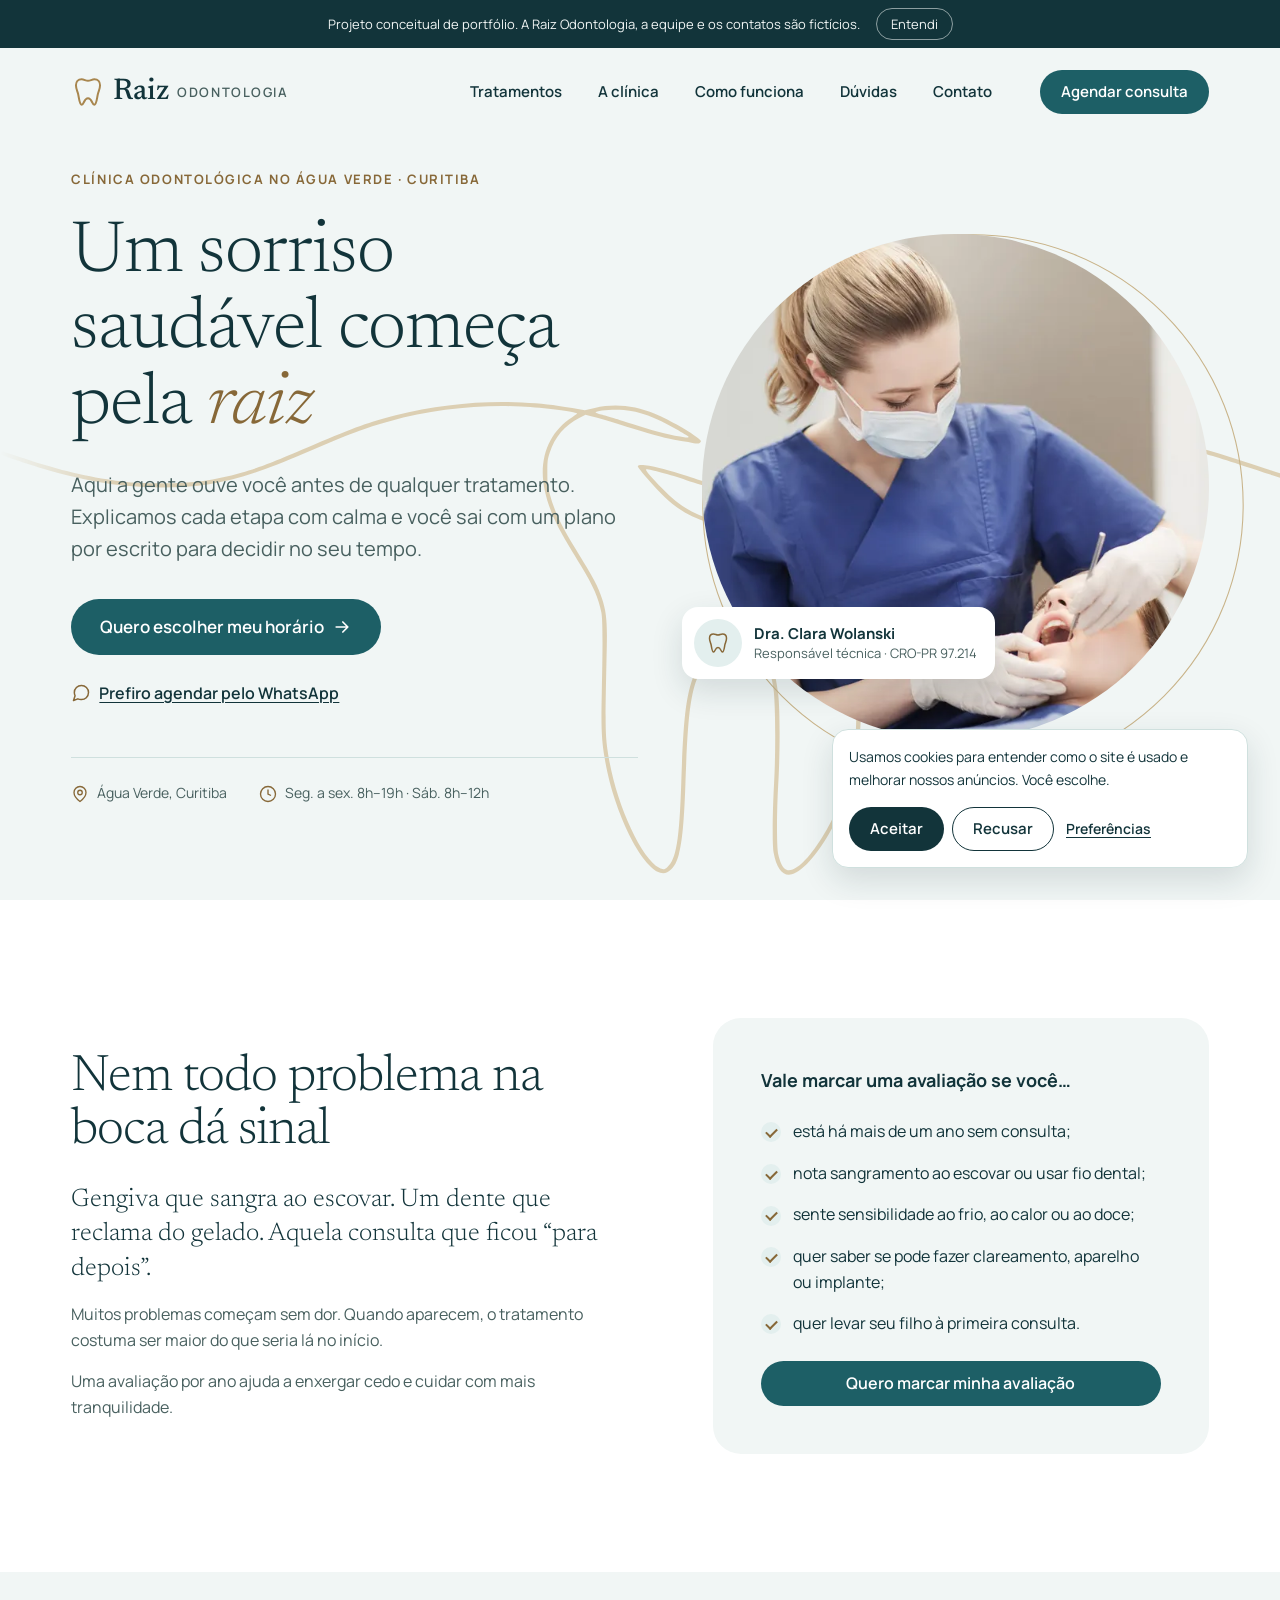
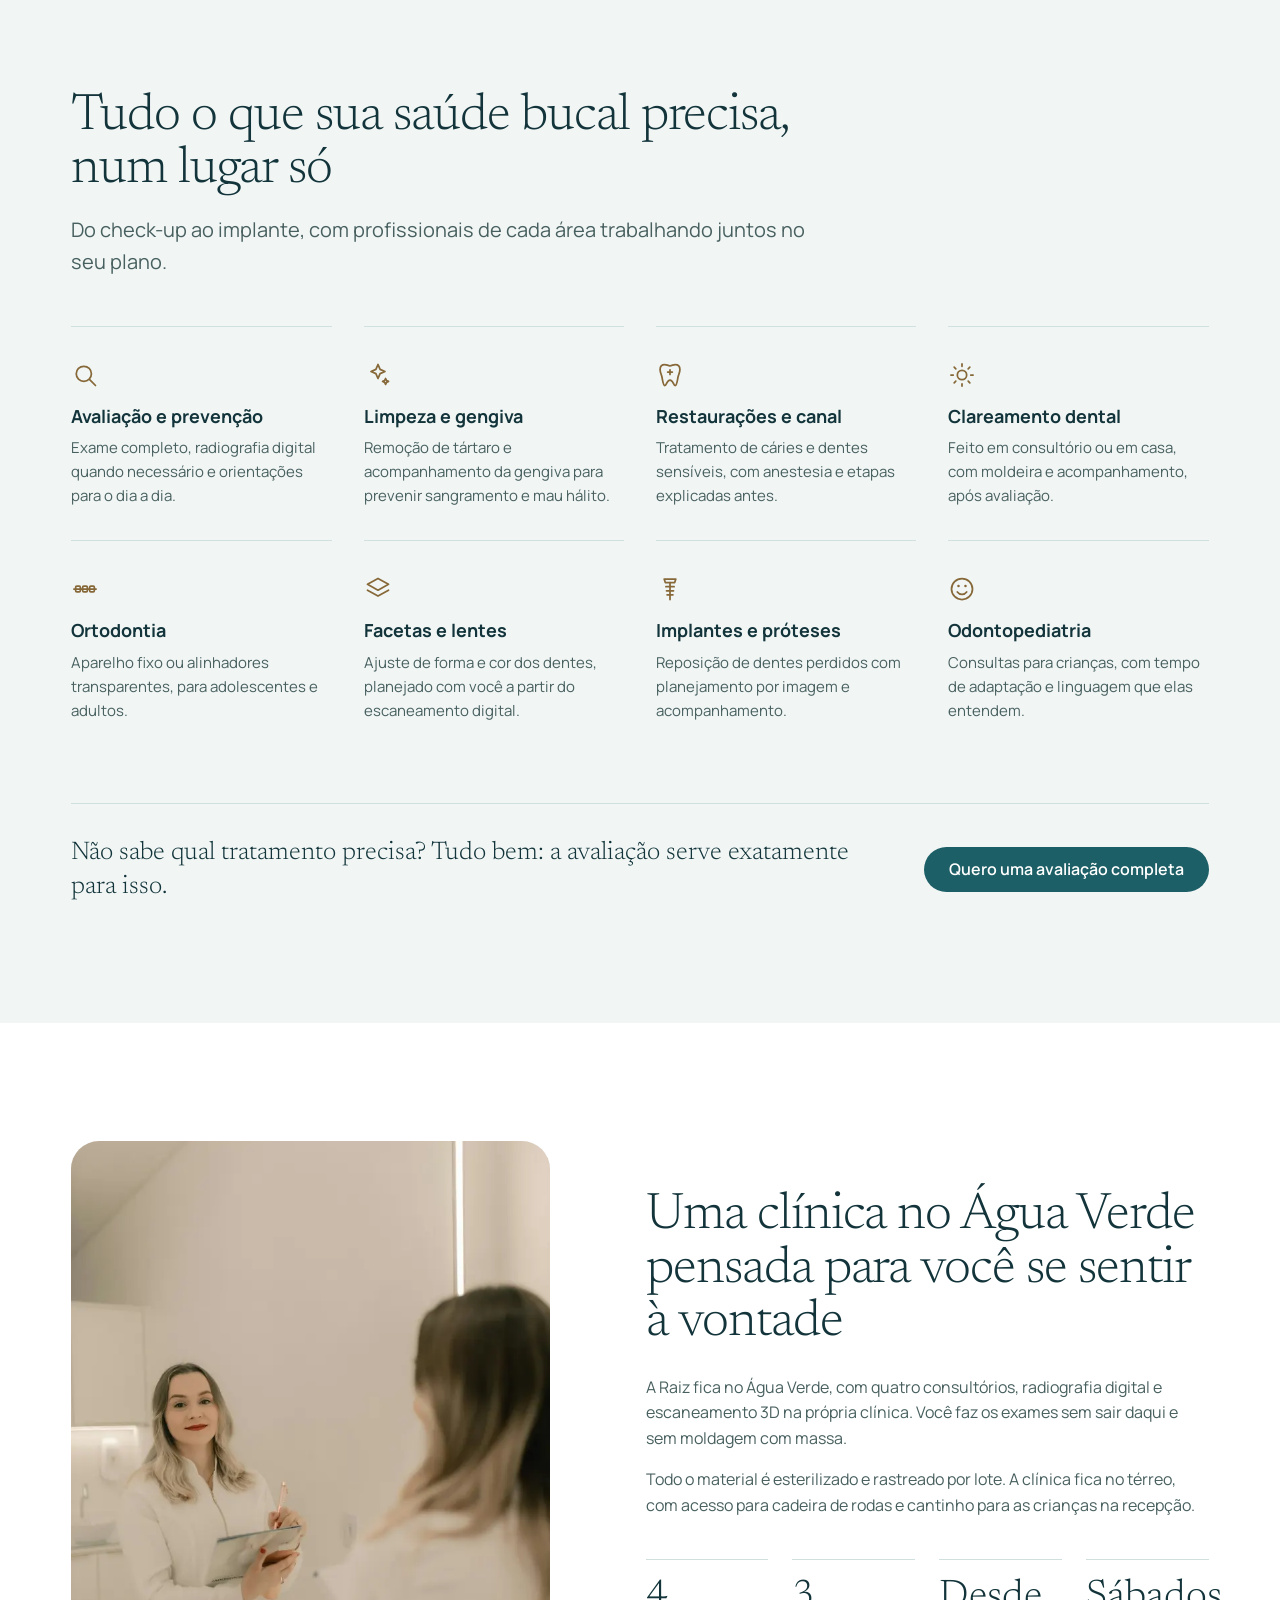
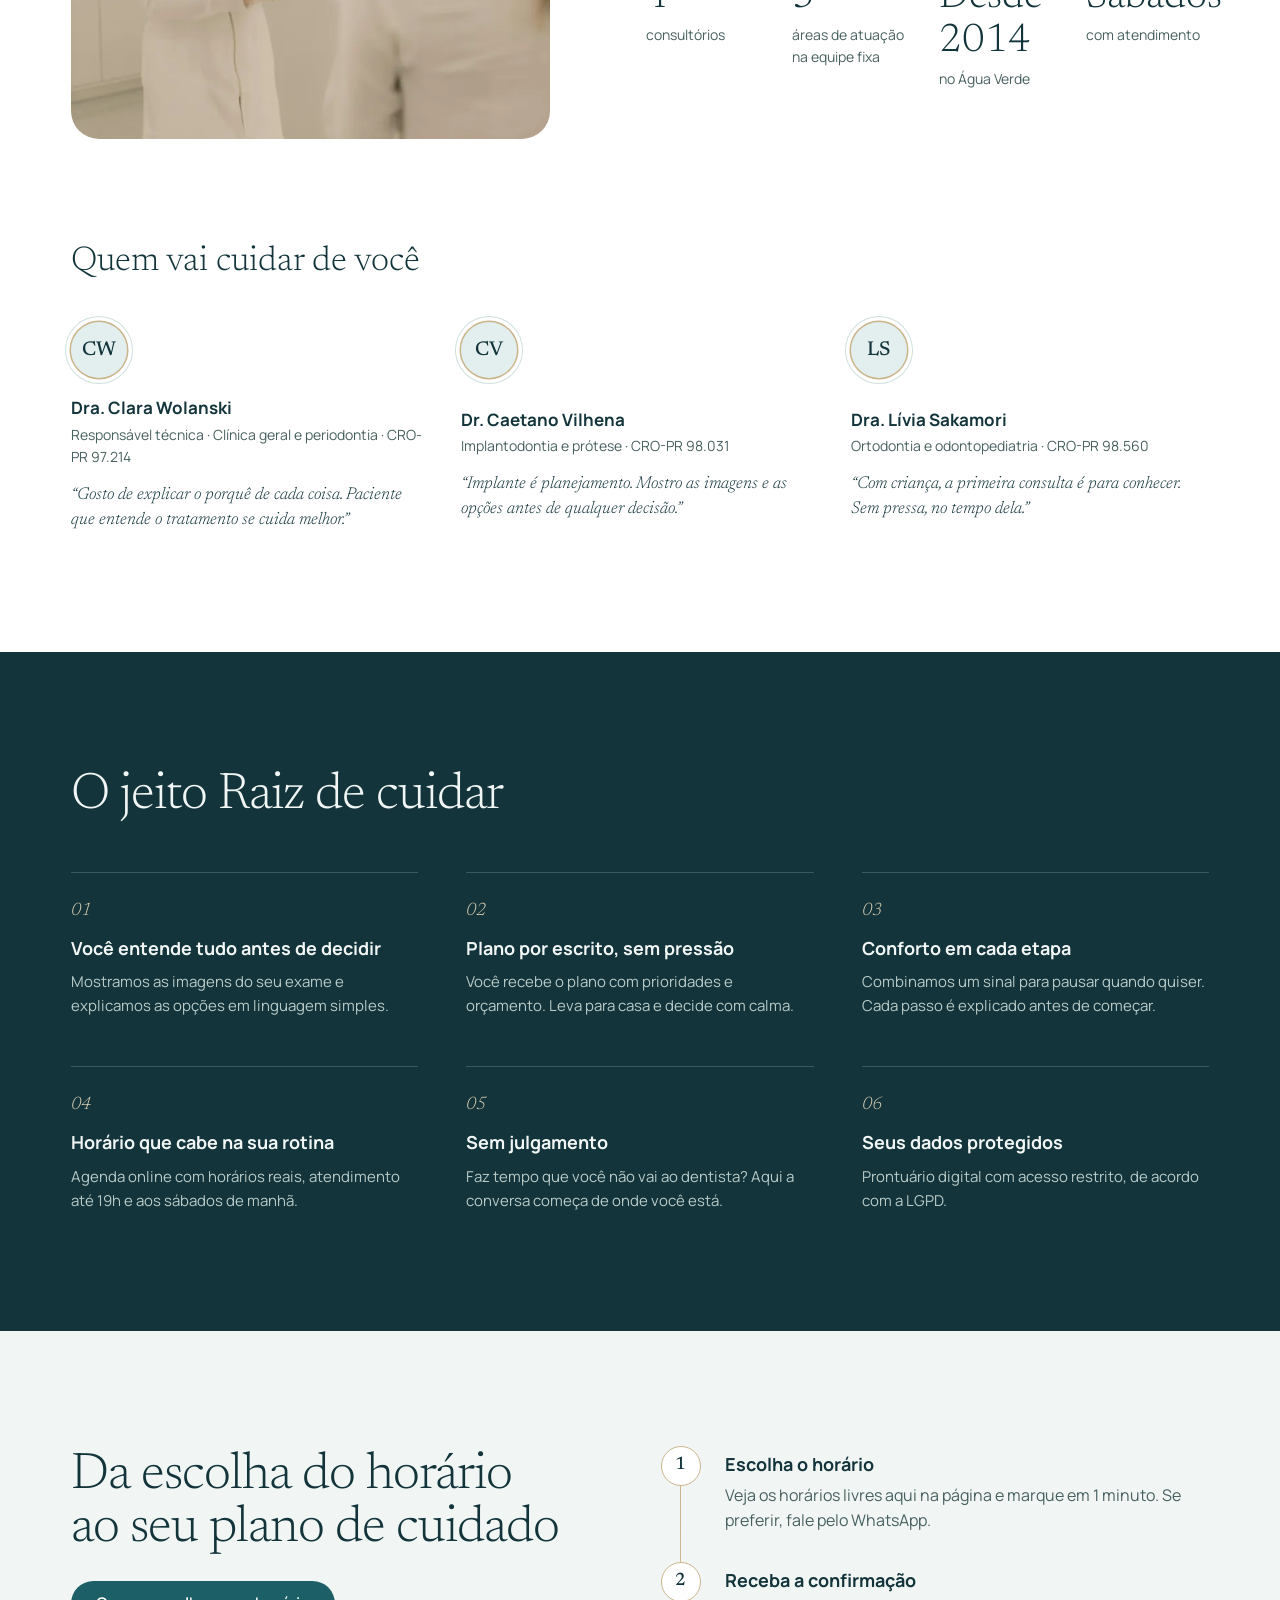
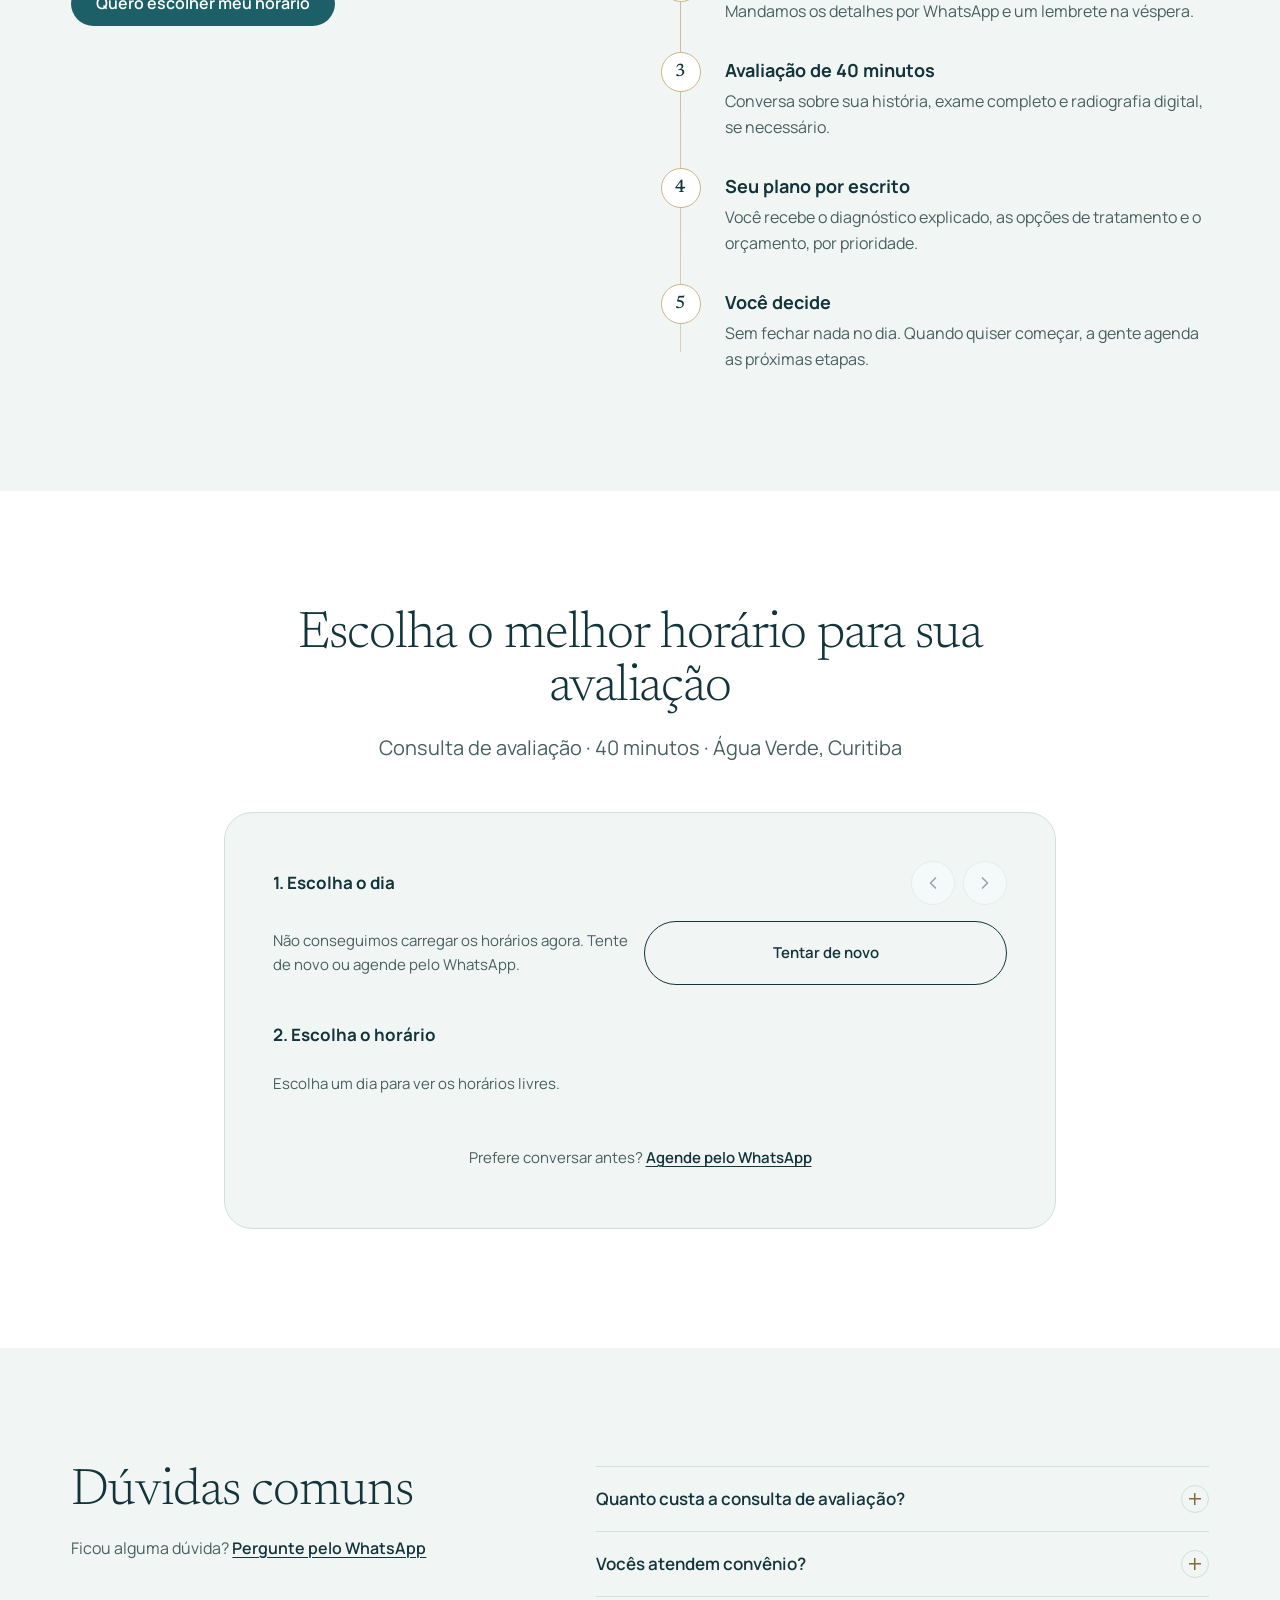
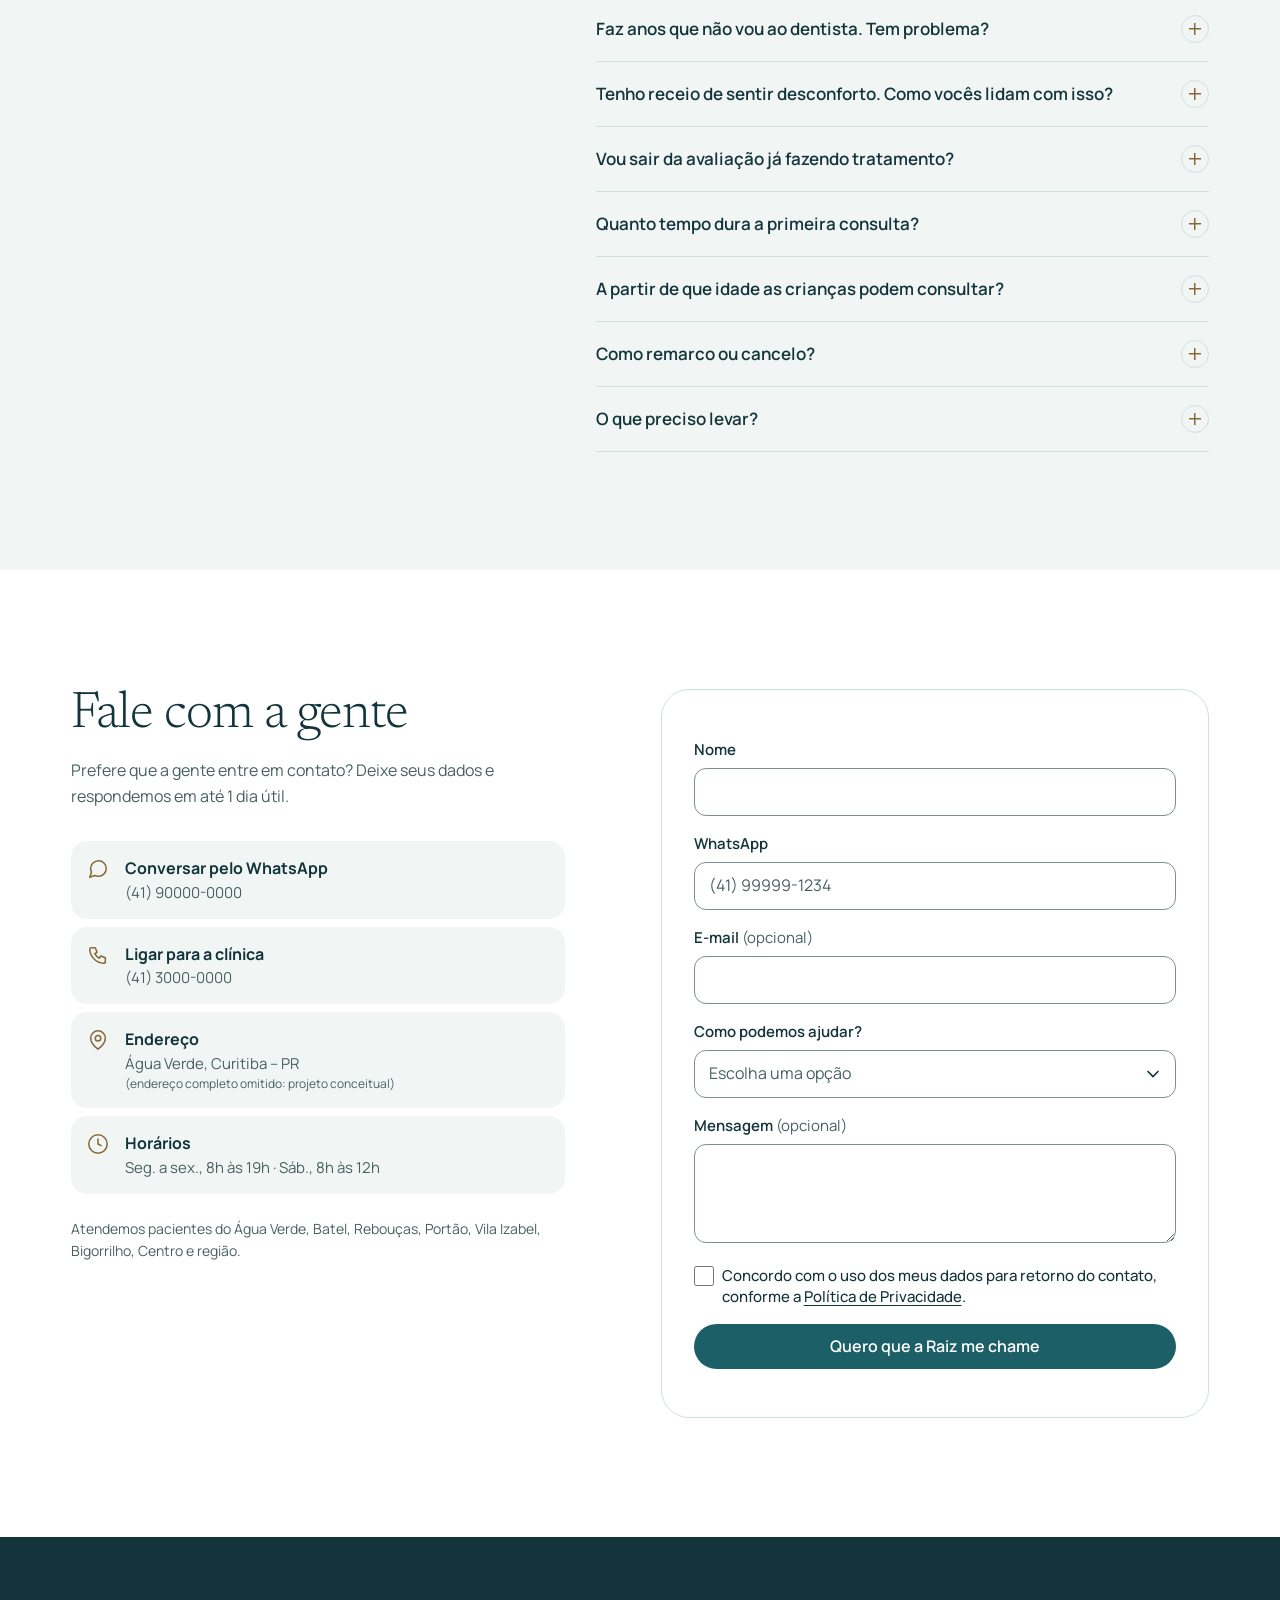
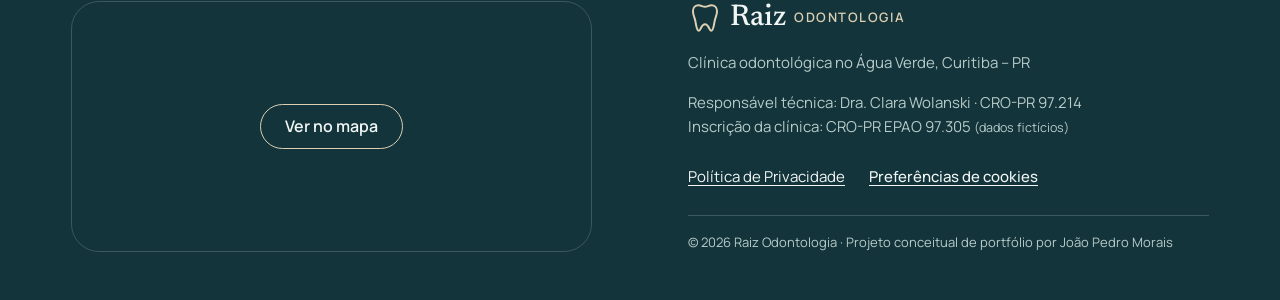
==== commit 3ca97e94: "SEO local, dados fictícios revisados e ajustes de fonte" ====
--- a/index.html
+++ b/index.html
@@ -8,14 +8,11 @@
   <title>Raiz Odontologia | Dentista no Água Verde, Curitiba</title>
   <!-- ✏️ FIM -->
   <!-- ✏️ EDITÁVEL: descrição no Google (até 155 caracteres) -->
-  <meta name="description" content="Avaliação completa, explicada com calma, e plano de tratamento por escrito. Veja os horários livres e marque sua consulta no Água Verde, Curitiba.">
+  <meta name="description" content="Dentista no Água Verde, Curitiba. Avaliação completa, explicada com calma, e plano de tratamento por escrito. Veja os horários livres e agende online.">
   <!-- ✏️ FIM -->
-
-  <!-- Projeto conceitual: a clínica é fictícia, então a página não deve aparecer
-       em buscas reais por dentista. Em um projeto real, apague a linha abaixo. -->
-  <meta name="robots" content="noindex, follow">
-
-  <link rel="canonical" href="https://raiz-odontologia.vercel.app/">
+  <meta name="robots" content="index, follow, max-image-preview:large">
+
+  <link rel="canonical" href="https://raizodontologia.vercel.app/">
   <meta name="theme-color" content="#F1F6F5">
 
   <!-- Compartilhamento (WhatsApp, Facebook, LinkedIn) -->
@@ -23,9 +20,10 @@
   <meta property="og:locale" content="pt_BR">
   <meta property="og:site_name" content="Raiz Odontologia">
   <meta property="og:title" content="Um sorriso saudável começa pela raiz">
-  <meta property="og:description" content="Clínica odontológica no Água Verde, Curitiba. Marque sua avaliação online.">
-  <meta property="og:url" content="https://raiz-odontologia.vercel.app/">
-  <meta property="og:image" content="https://raiz-odontologia.vercel.app/assets/img/og-raiz-odontologia.jpg">
+  <meta property="og:description" content="Clínica odontológica no Água Verde, Curitiba. Veja os horários livres e marque sua avaliação online.">
+  <meta property="og:url" content="https://raizodontologia.vercel.app/">
+  <meta property="og:image" content="https://raizodontologia.vercel.app/assets/img/og-raiz-odontologia.jpg">
+  <meta property="og:image:type" content="image/jpeg">
   <meta property="og:image:width" content="1200">
   <meta property="og:image:height" content="630">
   <meta property="og:image:alt" content="Raiz Odontologia: Um sorriso saudável começa pela raiz">
@@ -42,27 +40,149 @@
   <link rel="stylesheet" href="css/variables.css">
   <link rel="stylesheet" href="css/style.css">
 
+  <!-- Dados estruturados (SEO local): o Google lê nome, bairro, horários, equipe e tratamentos daqui.
+       Ao trocar contatos, horários ou equipe no config.js/HTML, atualize também este bloco. -->
   <script type="application/ld+json">
   {
     "@context": "https://schema.org",
-    "@type": "Dentist",
-    "name": "Raiz Odontologia",
-    "description": "Clínica odontológica no Água Verde, Curitiba (projeto conceitual de portfólio).",
-    "url": "https://raiz-odontologia.vercel.app/",
-    "image": "https://raiz-odontologia.vercel.app/assets/img/og-raiz-odontologia.jpg",
-    "telephone": "+55-41-3000-0000",
-    "address": {
-      "@type": "PostalAddress",
-      "addressLocality": "Curitiba",
-      "addressRegion": "PR",
-      "addressCountry": "BR",
-      "streetAddress": "Água Verde"
-    },
-    "openingHoursSpecification": [
-      { "@type": "OpeningHoursSpecification", "dayOfWeek": ["Monday", "Tuesday", "Wednesday", "Thursday", "Friday"], "opens": "08:00", "closes": "19:00" },
-      { "@type": "OpeningHoursSpecification", "dayOfWeek": "Saturday", "opens": "08:00", "closes": "12:00" }
-    ],
-    "medicalSpecialty": ["Dentistry"]
+    "@graph": [
+      {
+        "@type": "WebSite",
+        "@id": "https://raizodontologia.vercel.app/#site",
+        "url": "https://raizodontologia.vercel.app/",
+        "name": "Raiz Odontologia",
+        "inLanguage": "pt-BR",
+        "publisher": {
+          "@id": "https://raizodontologia.vercel.app/#clinica"
+        }
+      },
+      {
+        "@type": "Dentist",
+        "@id": "https://raizodontologia.vercel.app/#clinica",
+        "name": "Raiz Odontologia",
+        "description": "Clínica odontológica no Água Verde, Curitiba: avaliação completa, plano de tratamento por escrito e agenda online (projeto conceitual de portfólio).",
+        "url": "https://raizodontologia.vercel.app/",
+        "logo": "https://raizodontologia.vercel.app/assets/img/apple-touch-icon.png",
+        "image": "https://raizodontologia.vercel.app/assets/img/og-raiz-odontologia.jpg",
+        "telephone": "+55-41-3000-0000",
+        "email": "contato@raizodontologia.example",
+        "address": {
+          "@type": "PostalAddress",
+          "addressLocality": "Curitiba",
+          "addressRegion": "PR",
+          "addressCountry": "BR"
+        },
+        "geo": {
+          "@type": "GeoCoordinates",
+          "latitude": -25.451,
+          "longitude": -49.281
+        },
+        "hasMap": "https://www.google.com/maps/search/?api=1&query=%C3%81gua+Verde%2C+Curitiba+-+PR",
+        "areaServed": [
+          {
+            "@type": "Place",
+            "name": "Água Verde, Curitiba - PR"
+          },
+          {
+            "@type": "Place",
+            "name": "Batel, Curitiba - PR"
+          },
+          {
+            "@type": "Place",
+            "name": "Rebouças, Curitiba - PR"
+          },
+          {
+            "@type": "Place",
+            "name": "Portão, Curitiba - PR"
+          },
+          {
+            "@type": "Place",
+            "name": "Vila Izabel, Curitiba - PR"
+          },
+          {
+            "@type": "Place",
+            "name": "Bigorrilho, Curitiba - PR"
+          },
+          {
+            "@type": "Place",
+            "name": "Centro, Curitiba - PR"
+          }
+        ],
+        "openingHoursSpecification": [
+          {
+            "@type": "OpeningHoursSpecification",
+            "dayOfWeek": [
+              "Monday",
+              "Tuesday",
+              "Wednesday",
+              "Thursday",
+              "Friday"
+            ],
+            "opens": "08:00",
+            "closes": "19:00"
+          },
+          {
+            "@type": "OpeningHoursSpecification",
+            "dayOfWeek": "Saturday",
+            "opens": "08:00",
+            "closes": "12:00"
+          }
+        ],
+        "medicalSpecialty": "Dentistry",
+        "isAcceptingNewPatients": true,
+        "availableService": [
+          {
+            "@type": "MedicalProcedure",
+            "name": "Consulta de avaliação e prevenção"
+          },
+          {
+            "@type": "MedicalProcedure",
+            "name": "Limpeza e tratamento da gengiva (periodontia)"
+          },
+          {
+            "@type": "MedicalProcedure",
+            "name": "Restaurações e tratamento de canal"
+          },
+          {
+            "@type": "MedicalProcedure",
+            "name": "Clareamento dental"
+          },
+          {
+            "@type": "MedicalProcedure",
+            "name": "Ortodontia (aparelho fixo e alinhadores)"
+          },
+          {
+            "@type": "MedicalProcedure",
+            "name": "Facetas e lentes de contato dental"
+          },
+          {
+            "@type": "MedicalProcedure",
+            "name": "Implantes e próteses"
+          },
+          {
+            "@type": "MedicalProcedure",
+            "name": "Odontopediatria"
+          }
+        ],
+        "employee": [
+          {
+            "@type": "Person",
+            "name": "Dra. Clara Wolanski",
+            "jobTitle": "Responsável técnica · Clínica geral e periodontia"
+          },
+          {
+            "@type": "Person",
+            "name": "Dr. Caetano Vilhena",
+            "jobTitle": "Implantodontia e prótese"
+          },
+          {
+            "@type": "Person",
+            "name": "Dra. Lívia Sakamori",
+            "jobTitle": "Ortodontia e odontopediatria"
+          }
+        ]
+      }
+    ]
   }
   </script>
 
@@ -168,8 +288,8 @@
               <svg width="24" height="24" viewBox="0 0 24 24" fill="none" stroke="currentColor" stroke-width="1.5" stroke-linejoin="round"><path d="M7.5 3C5 3 3.5 4.8 3.5 7.3c0 2.4 1 4 1.6 6.4.5 2.2.9 7.3 2.5 7.3 1.5 0 1.6-4.6 4.4-4.6s2.9 4.6 4.4 4.6c1.6 0 2-5.1 2.5-7.3.6-2.4 1.6-4 1.6-6.4C20.5 4.8 19 3 16.5 3c-1.8 0-2.8 1.1-4.5 1.1S9.3 3 7.5 3z"/></svg>
             </span>
             <span class="cartao-rt__texto">
-              <strong data-config="responsavelTecnica.nome">Dra. Helena Kowalski</strong>
-              <span>Responsável técnica · <span data-config="responsavelTecnica.cro">CRO-PR 21.437</span></span>
+              <strong data-config="responsavelTecnica.nome">Dra. Clara Wolanski</strong>
+              <span>Responsável técnica · <span data-config="responsavelTecnica.cro">CRO-PR 97.214</span></span>
             </span>
           </figcaption>
         </figure>
@@ -284,7 +404,7 @@
           </figure>
           <div class="clinica__texto revelar">
             <!-- ✏️ EDITÁVEL: título e texto sobre a clínica -->
-            <h2 class="titulo-secao" id="clinica-titulo">Uma clínica pensada para você se sentir à vontade</h2>
+            <h2 class="titulo-secao" id="clinica-titulo">Uma clínica no Água Verde pensada para você se sentir à vontade</h2>
             <p>A Raiz fica no Água Verde, com quatro consultórios, radiografia digital e escaneamento 3D na própria clínica. Você faz os exames sem sair daqui e sem moldagem com massa.</p>
             <p>Todo o material é esterilizado e rastreado por lote. A clínica fica no térreo, com acesso para cadeira de rodas e cantinho para as crianças na recepção.</p>
             <!-- ✏️ FIM -->
@@ -304,26 +424,26 @@
           <!-- ✏️ EDITÁVEL: equipe (nome, área, CRO e frase de até 110 caracteres) -->
           <ul class="equipe__lista">
             <li class="pessoa revelar">
-              <span class="pessoa__inicial" aria-hidden="true">HK</span>
+              <span class="pessoa__inicial" aria-hidden="true">CW</span>
               <div>
-                <h4 class="pessoa__nome">Dra. Helena Kowalski</h4>
-                <p class="pessoa__area">Responsável técnica · Clínica geral e periodontia · CRO-PR 21.437</p>
+                <h4 class="pessoa__nome">Dra. Clara Wolanski</h4>
+                <p class="pessoa__area">Responsável técnica · Clínica geral e periodontia · CRO-PR 97.214</p>
                 <blockquote class="pessoa__frase"><p>“Gosto de explicar o porquê de cada coisa. Paciente que entende o tratamento se cuida melhor.”</p></blockquote>
               </div>
             </li>
             <li class="pessoa revelar">
-              <span class="pessoa__inicial" aria-hidden="true">RM</span>
+              <span class="pessoa__inicial" aria-hidden="true">CV</span>
               <div>
-                <h4 class="pessoa__nome">Dr. Rafael Moreira</h4>
-                <p class="pessoa__area">Implantodontia e prótese · CRO-PR 24.906</p>
+                <h4 class="pessoa__nome">Dr. Caetano Vilhena</h4>
+                <p class="pessoa__area">Implantodontia e prótese · CRO-PR 98.031</p>
                 <blockquote class="pessoa__frase"><p>“Implante é planejamento. Mostro as imagens e as opções antes de qualquer decisão.”</p></blockquote>
               </div>
             </li>
             <li class="pessoa revelar">
-              <span class="pessoa__inicial" aria-hidden="true">JT</span>
+              <span class="pessoa__inicial" aria-hidden="true">LS</span>
               <div>
-                <h4 class="pessoa__nome">Dra. Júlia Tanaka</h4>
-                <p class="pessoa__area">Ortodontia e odontopediatria · CRO-PR 29.158</p>
+                <h4 class="pessoa__nome">Dra. Lívia Sakamori</h4>
+                <p class="pessoa__area">Ortodontia e odontopediatria · CRO-PR 98.560</p>
                 <blockquote class="pessoa__frase"><p>“Com criança, a primeira consulta é para conhecer. Sem pressa, no tempo dela.”</p></blockquote>
               </div>
             </li>
@@ -550,6 +670,9 @@
               <span><strong>Horários</strong>Seg. a sex., 8h às 19h · Sáb., 8h às 12h</span>
             </li>
           </ul>
+          <!-- ✏️ EDITÁVEL: bairros atendidos (até 140 caracteres) -->
+          <p class="contato__bairros">Atendemos pacientes do Água Verde, Batel, Rebouças, Portão, Vila Izabel, Bigorrilho, Centro e região.</p>
+          <!-- ✏️ FIM -->
         </div>
 
         <form class="formulario formulario--cartao" id="form-contato" novalidate aria-labelledby="contato-titulo">
@@ -614,8 +737,8 @@
           <span class="logo__tipo">Odontologia</span>
         </a>
         <p>Clínica odontológica no Água Verde, Curitiba – PR</p>
-        <p>Responsável técnica: <span data-config="responsavelTecnica.nome">Dra. Helena Kowalski</span> · <span data-config="responsavelTecnica.cro">CRO-PR 21.437</span><br>
-          Inscrição da clínica: <span data-config="responsavelTecnica.inscricaoClinica">CRO-PR EPAO 3.582</span> <small>(dados fictícios)</small></p>
+        <p>Responsável técnica: <span data-config="responsavelTecnica.nome">Dra. Clara Wolanski</span> · <span data-config="responsavelTecnica.cro">CRO-PR 97.214</span><br>
+          Inscrição da clínica: <span data-config="responsavelTecnica.inscricaoClinica">CRO-PR EPAO 97.305</span> <small>(dados fictícios)</small></p>
         <ul class="rodape__links">
           <li data-rede="instagram" hidden><a href="#" rel="noopener">Instagram</a></li>
           <li data-rede="facebook" hidden><a href="#" rel="noopener">Facebook</a></li>
--- a/css/style.css
+++ b/css/style.css
@@ -275,6 +275,22 @@
   .cartao-rt__texto strong { font-size: 0.9375rem; }
 }
 
+/* Telas largas (≥1280px): o traço para de crescer com a tela.
+   Antes ele seguia a largura (113vw) enquanto o hero ficava com altura quase fixa,
+   e as raízes do dente eram cortadas a partir de ~1350px.
+   Agora: tamanho fixo (485px de altura), dente a 57,5% da largura, hero alto o bastante
+   para as raízes caberem (254 + 485 + 24 de folga) e pontas da onda que se dissolvem nas laterais. */
+@media (min-width: 1280px) {
+  .hero { min-height: 763px; }
+  .hero__traco {
+    height: 485px; width: auto;
+    top: 254px;
+    left: calc(57.5% - 736px); /* 736px = posição do dente dentro do desenho (50,8% de 1448px) */
+    -webkit-mask-image: linear-gradient(to right, transparent, #000 8%, #000 92%, transparent);
+            mask-image: linear-gradient(to right, transparent, #000 8%, #000 92%, transparent);
+  }
+}
+
 /* ---------- Seções (estrutura comum) ---------- */
 .secao { padding-block: var(--secao-espaco); }
 .secao__interno { max-width: calc(var(--largura-max) + 2 * var(--margem-lateral)); margin-inline: auto; padding-inline: var(--margem-lateral); }
@@ -287,7 +303,7 @@
 .cuidado__grade { display: grid; gap: var(--esp-6); }
 .cuidado__texto { display: grid; gap: var(--esp-3); color: var(--texto-suave); max-width: 36rem; }
 .cuidado__texto .titulo-secao { color: var(--texto); margin-bottom: var(--esp-2); }
-.destaque-texto { font-family: var(--fonte-titulo); font-size: var(--texto-h3); color: var(--texto); line-height: 1.35; }
+.destaque-texto { font-family: var(--fonte-titulo); font-weight: var(--peso-titulo); font-size: var(--texto-h3); color: var(--texto); line-height: 1.35; }
 .cuidado__lista-bloco {
   background: var(--fundo); border-radius: var(--raio-grande);
   padding: var(--esp-5) var(--esp-4); display: grid; gap: var(--esp-4); align-content: start;
@@ -321,7 +337,12 @@
   display: grid; gap: var(--esp-4); justify-items: start;
   margin-top: var(--esp-6); padding-top: var(--esp-5); border-top: var(--borda);
 }
-.tratamentos__rodape p { font-family: var(--fonte-titulo); font-size: var(--texto-h3); line-height: 1.35; }
+.tratamentos__rodape p { font-family: var(--fonte-titulo); font-weight: var(--peso-titulo); font-size: var(--texto-h3); line-height: 1.35; }
+/* Celular e tablet: botões de agendar de Tratamentos e Como funciona centralizados (o texto continua à esquerda) */
+@media (max-width: 1023px) {
+  .tratamentos__rodape .botao,
+  .como-funciona__cabecalho .botao { justify-self: center; }
+}
 @media (min-width: 640px) {
   .tratamentos__lista { grid-template-columns: repeat(2, minmax(0, 1fr)); column-gap: var(--esp-5); }
 }
@@ -340,7 +361,7 @@
 .clinica__texto .titulo-secao { color: var(--texto); margin-bottom: var(--esp-2); }
 .destaques { display: grid; grid-template-columns: repeat(2, minmax(0, 1fr)); gap: var(--esp-4); margin-top: var(--esp-4); }
 .destaques div { border-top: var(--borda); padding-top: var(--esp-3); }
-.destaques dt { font-family: var(--fonte-titulo); font-size: clamp(1.75rem, 1.4rem + 1.5vw, 2.5rem); line-height: 1.1; color: var(--texto); }
+.destaques dt { font-family: var(--fonte-titulo); font-weight: var(--peso-titulo); font-size: clamp(1.75rem, 1.4rem + 1.5vw, 2.5rem); line-height: 1.1; color: var(--texto); }
 .destaques dd { margin: var(--esp-1) 0 0; font-size: var(--texto-pequeno); }
 
 .equipe { margin-top: var(--esp-8); }
@@ -596,6 +617,7 @@
 .canal strong { color: var(--texto); font-size: 1rem; }
 .canal [data-config$="Exibicao"] { white-space: nowrap; }
 .canal small { display: block; font-size: 0.75rem; }
+.contato__bairros { font-size: var(--texto-pequeno); margin-top: var(--esp-2); }
 @media (hover: hover) and (pointer: fine) { a.canal:hover { background: var(--cor-agua); } }
 @media (min-width: 1024px) {
   .contato__grade { grid-template-columns: minmax(0, 0.9fr) minmax(0, 1fr); gap: var(--esp-8); align-items: start; }
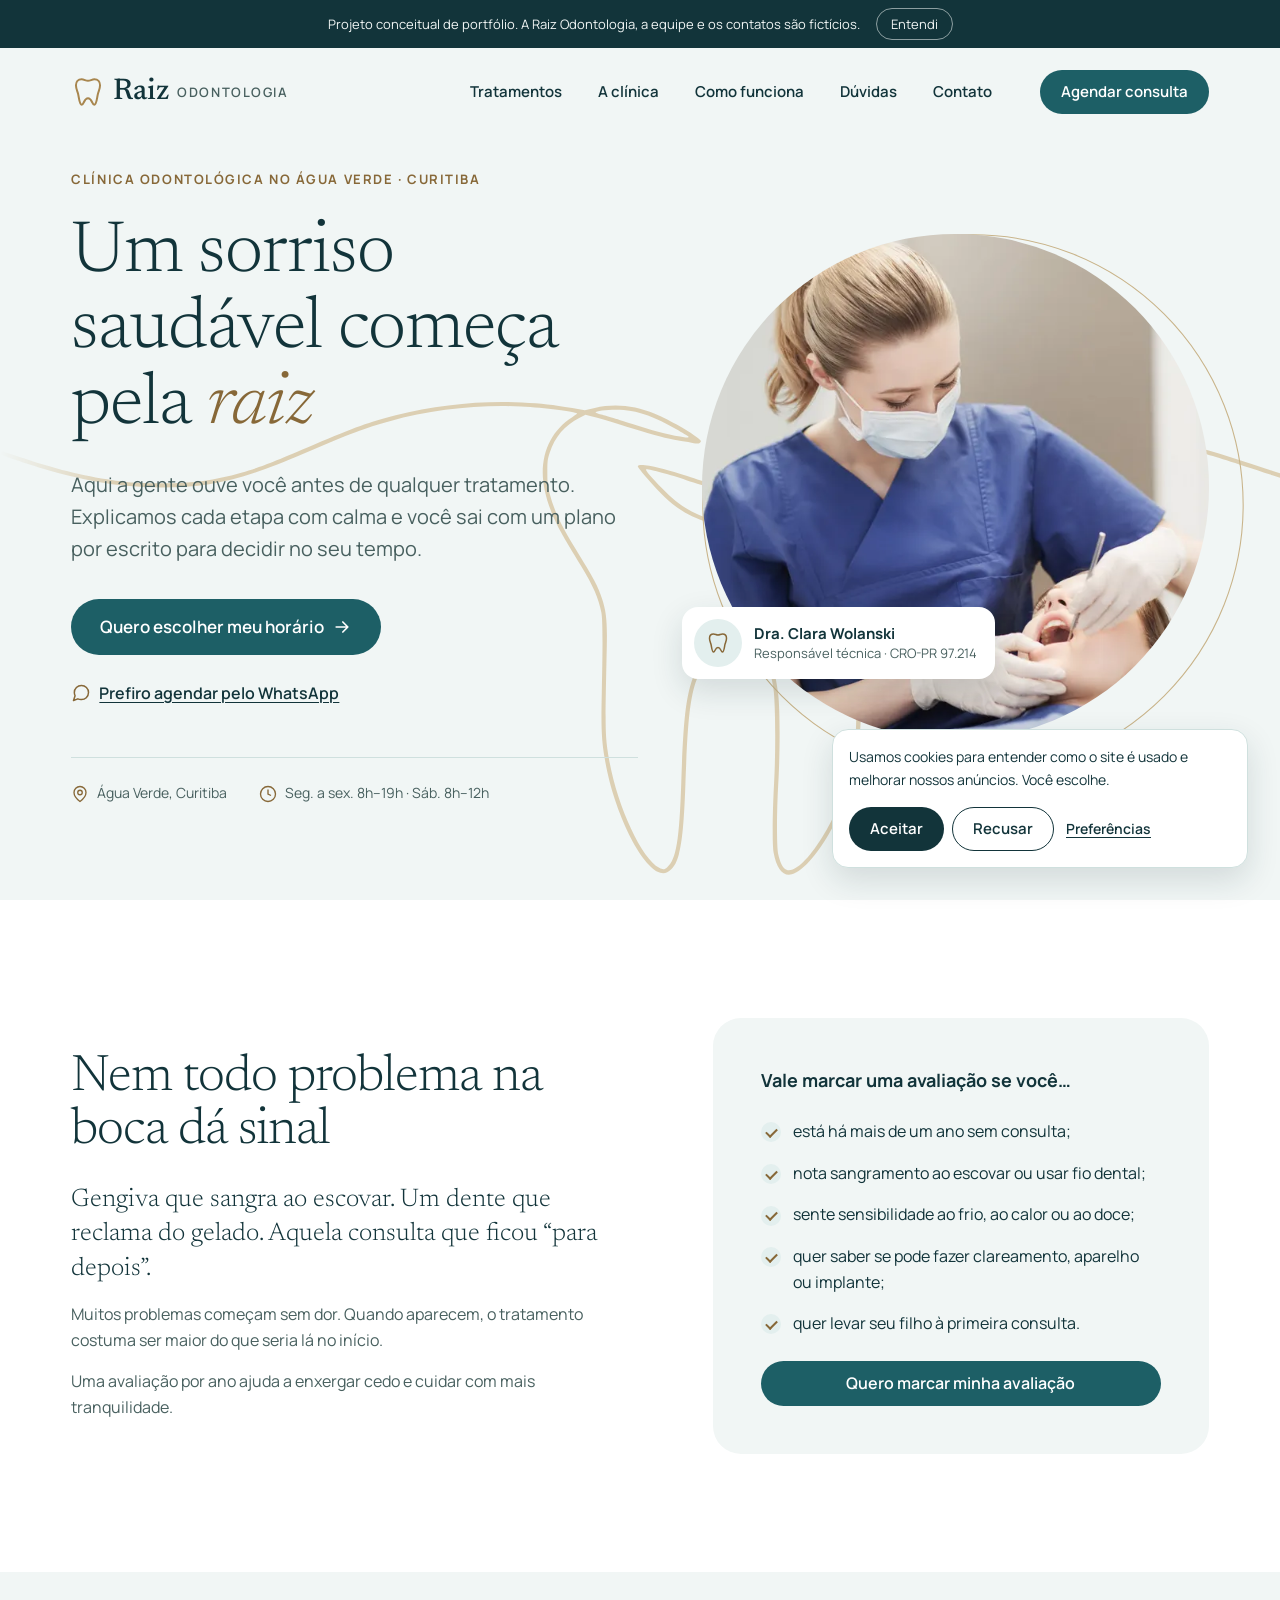
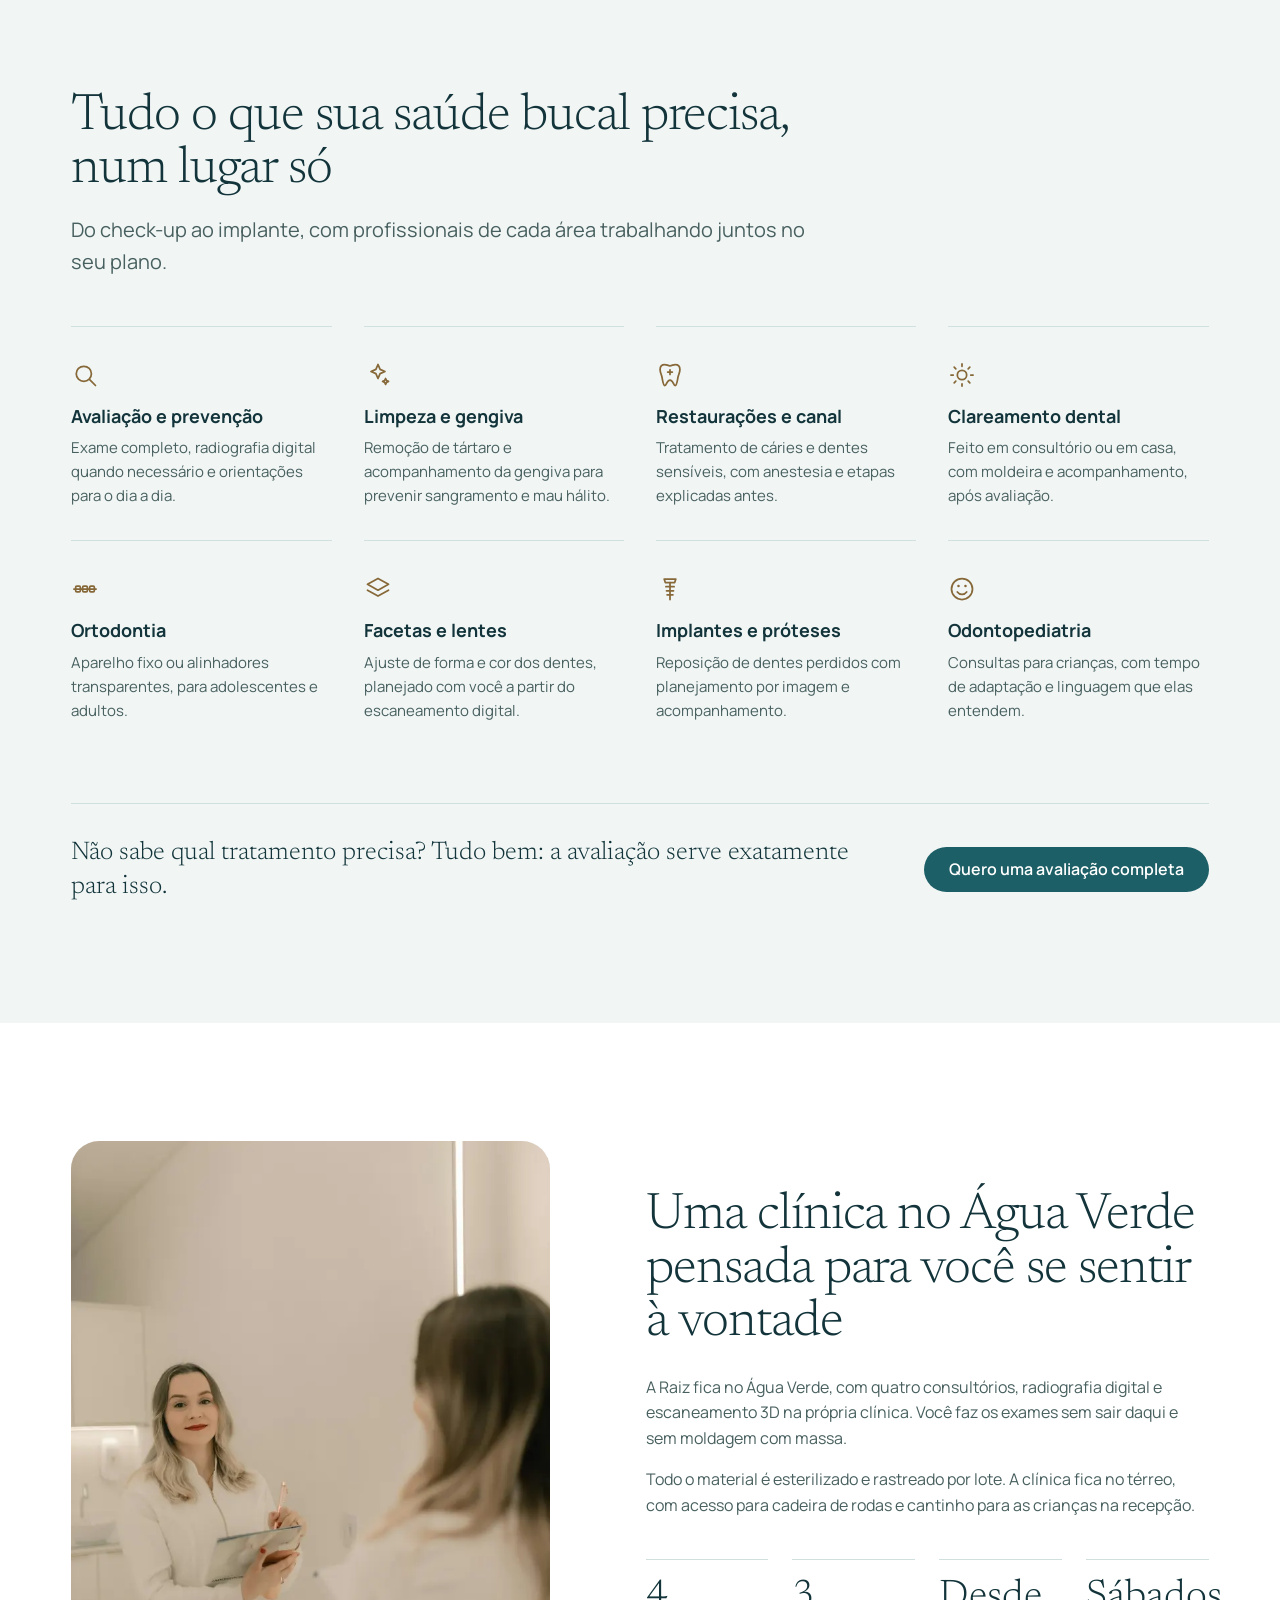
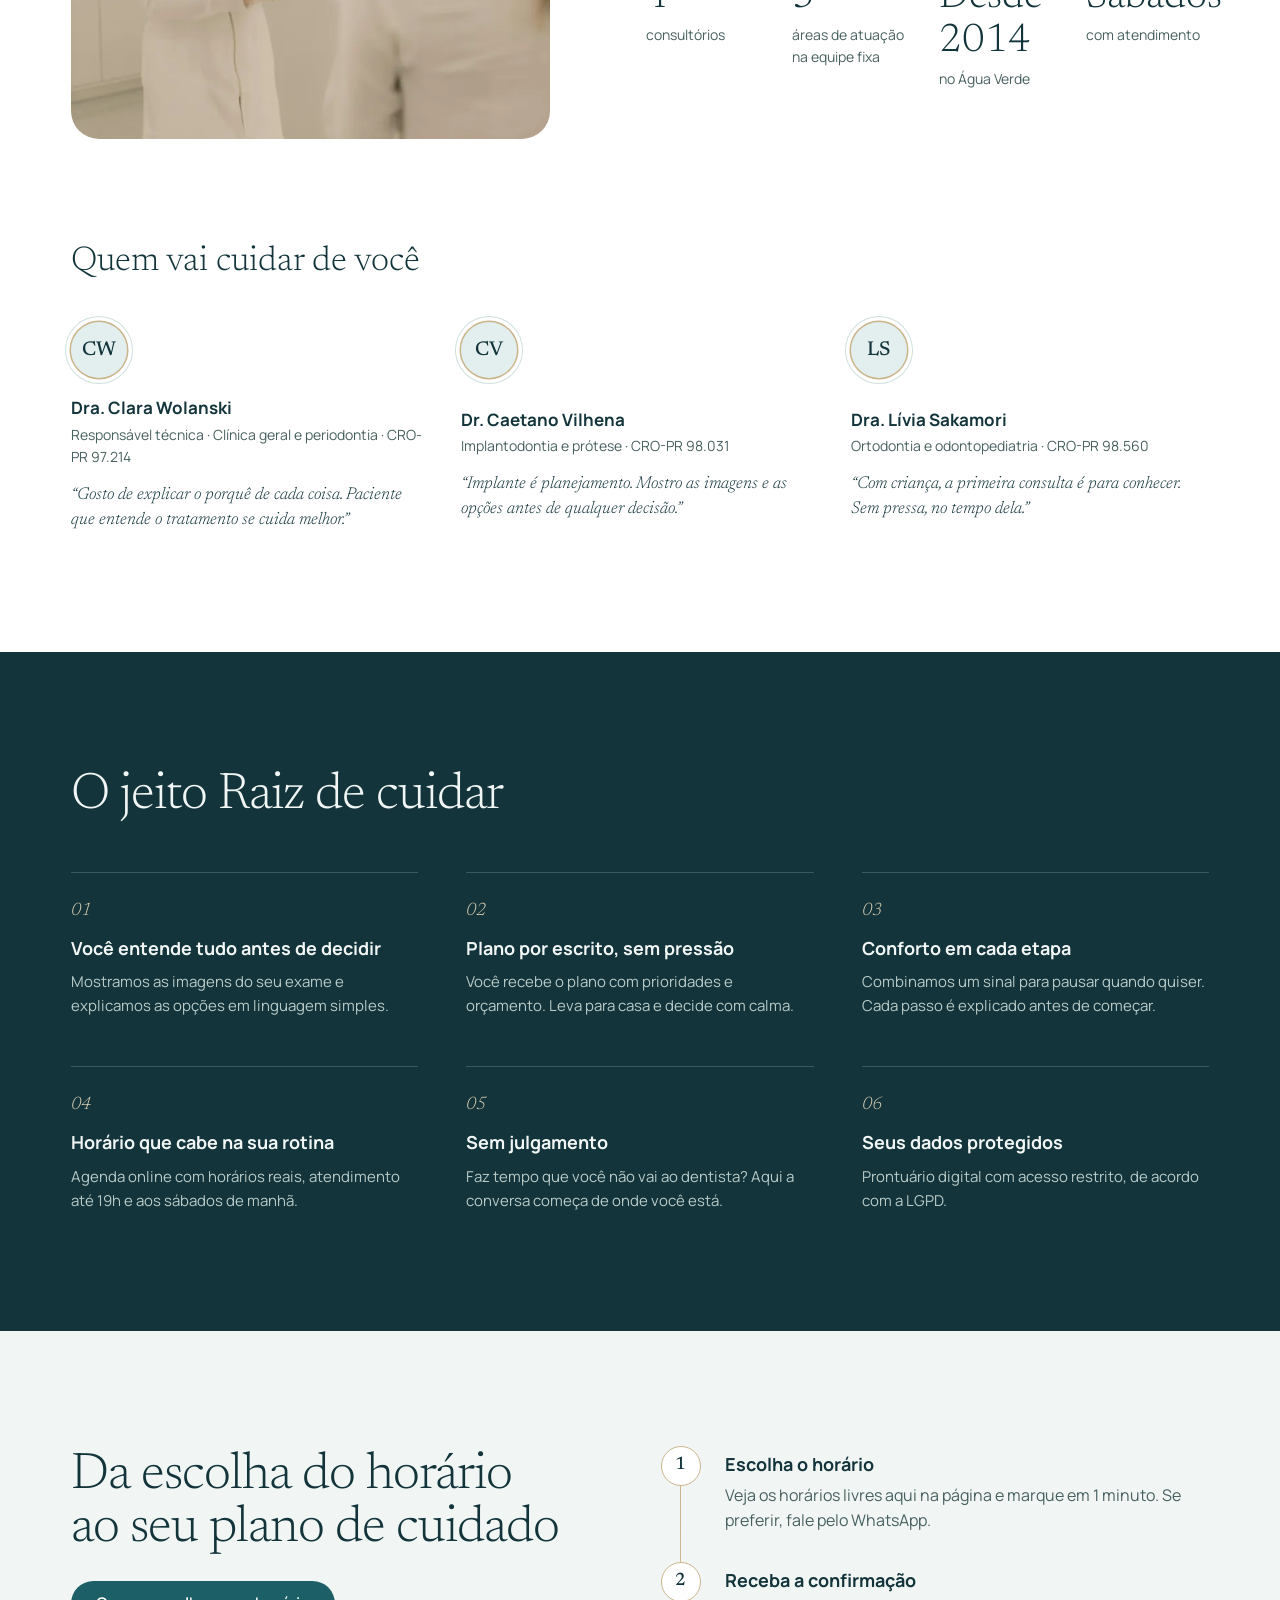
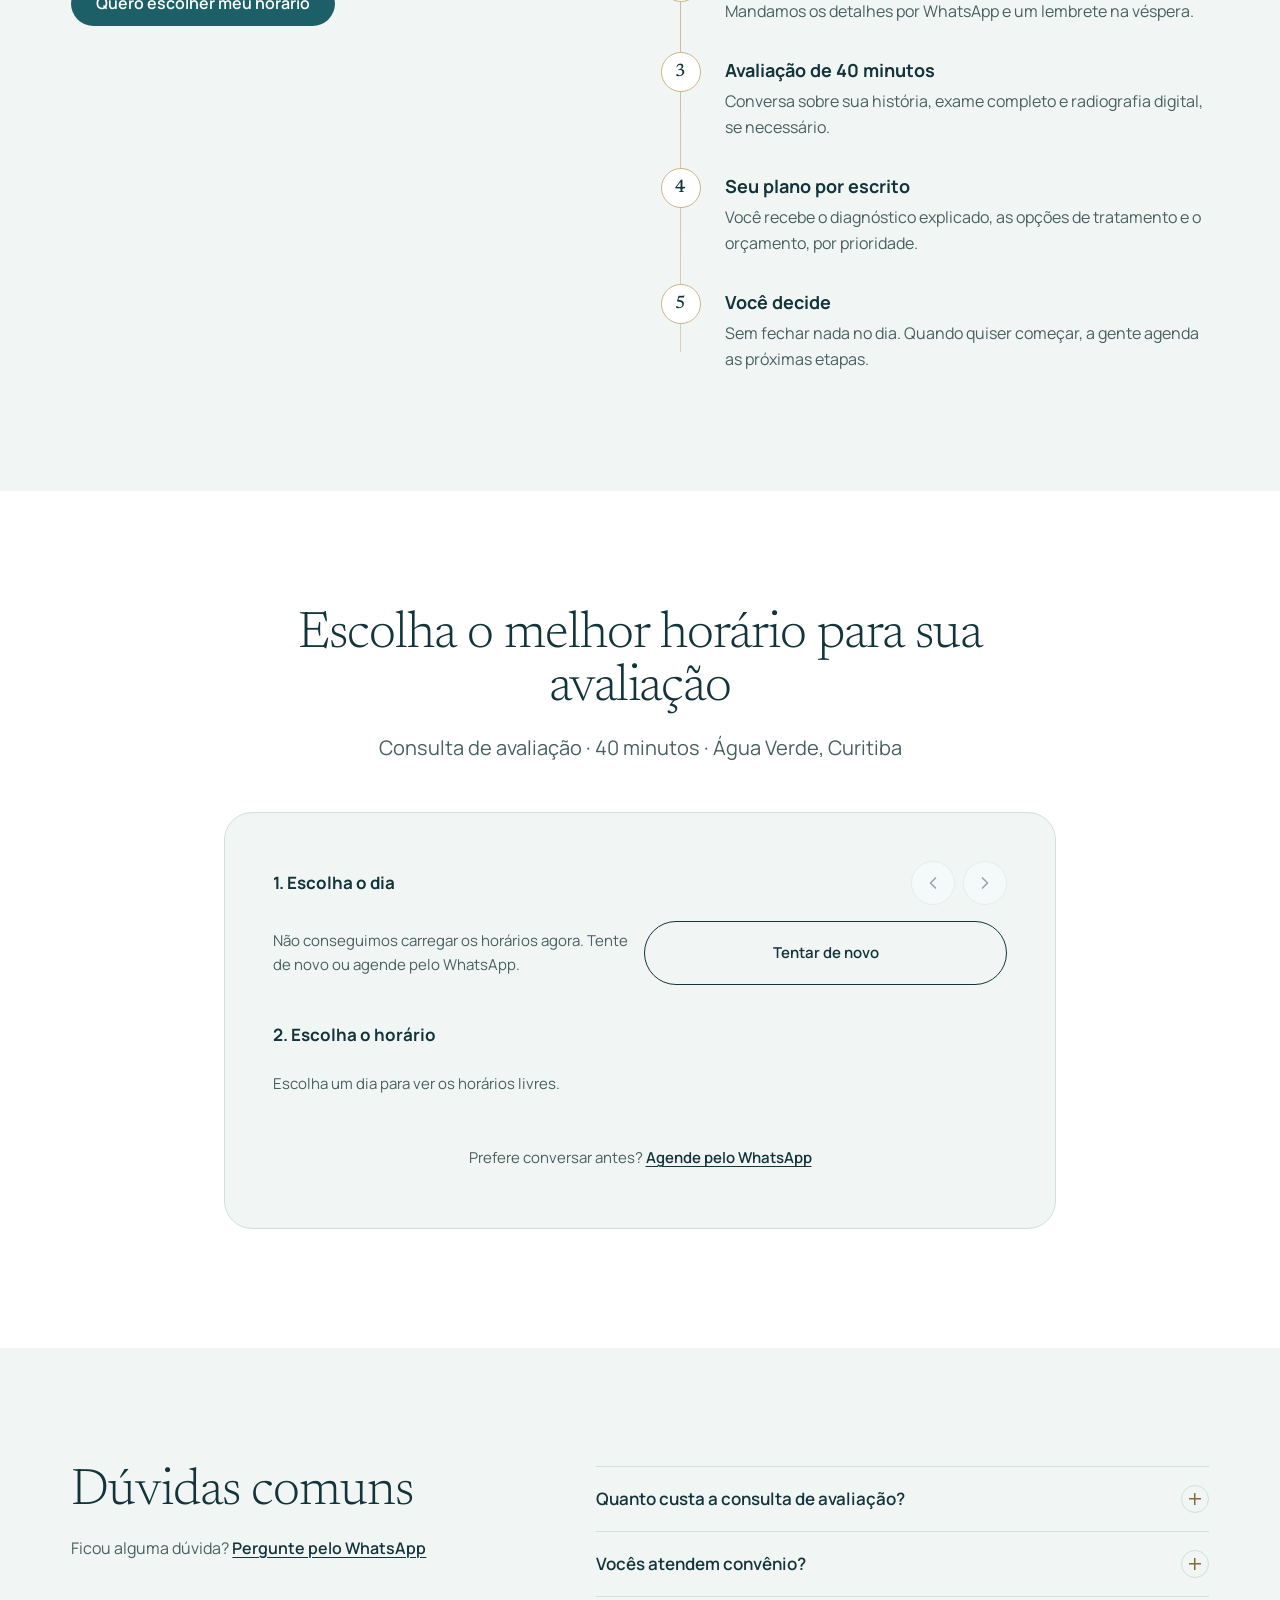
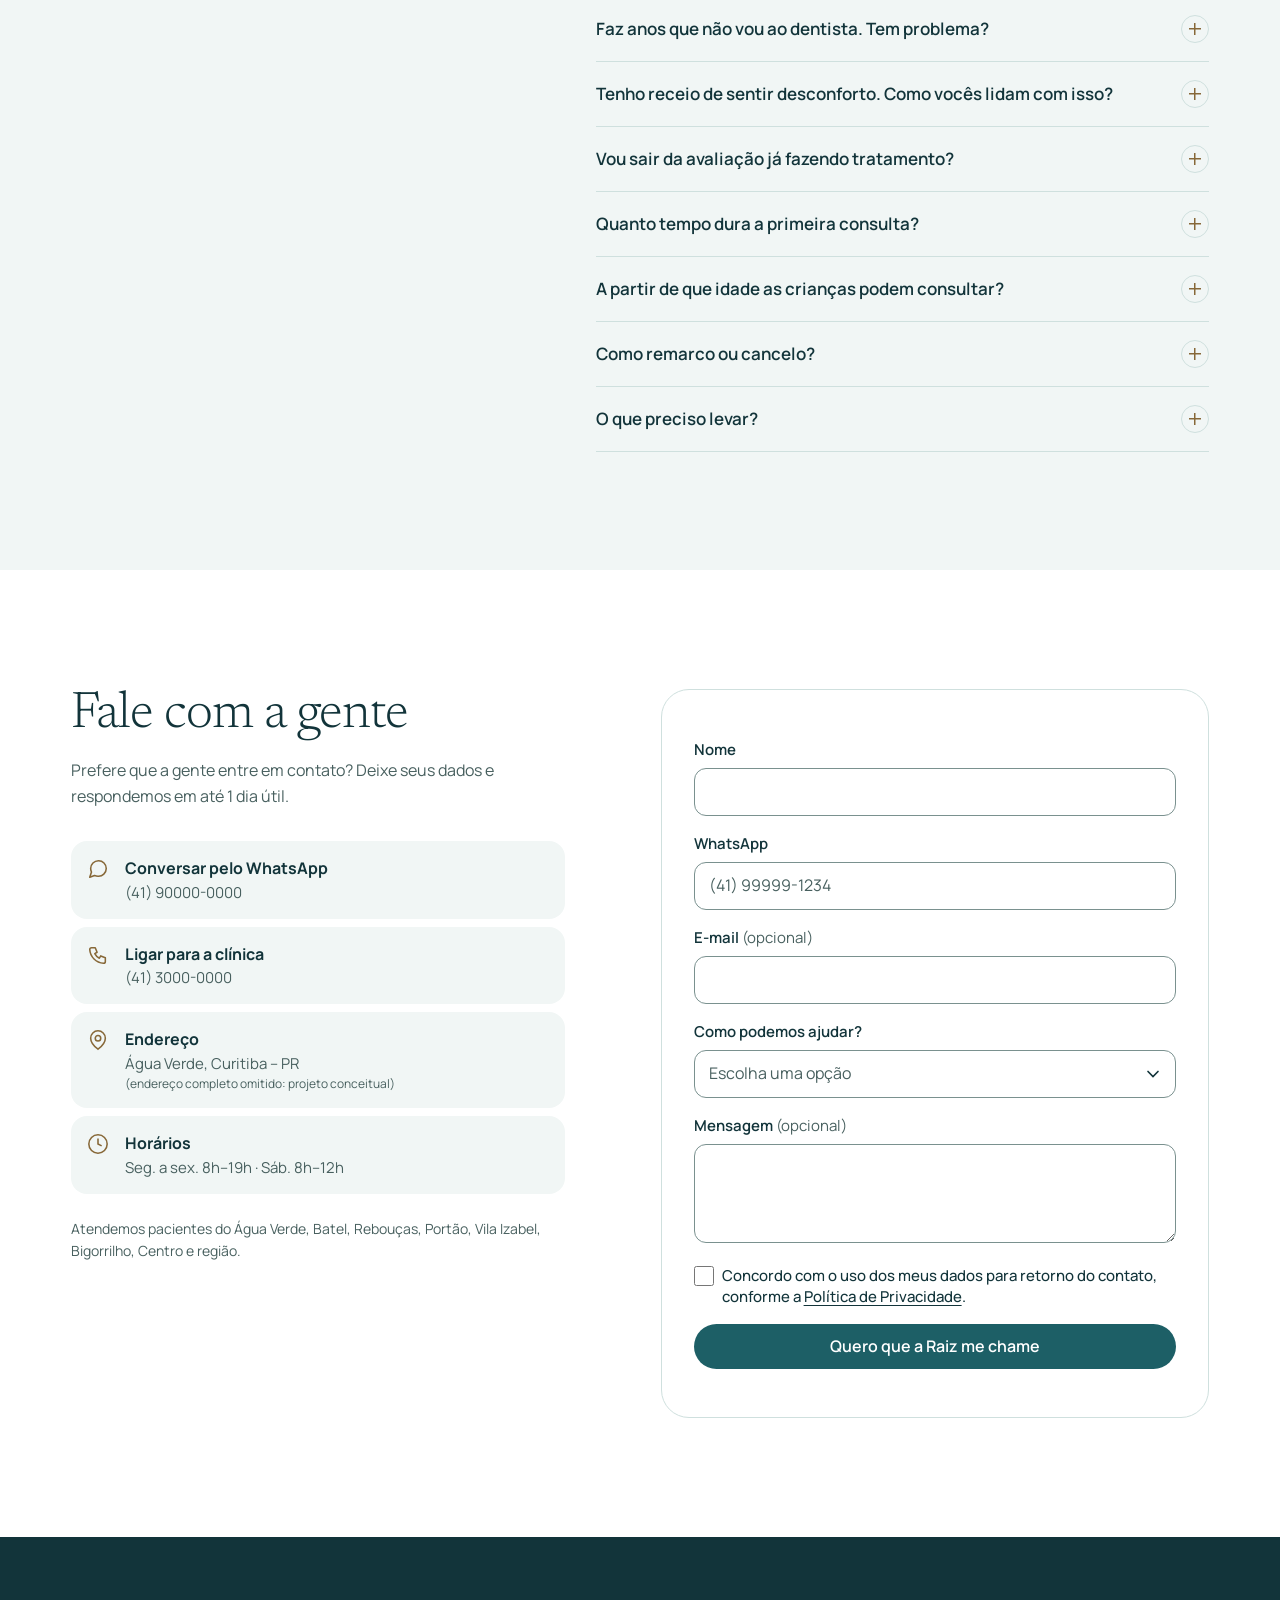
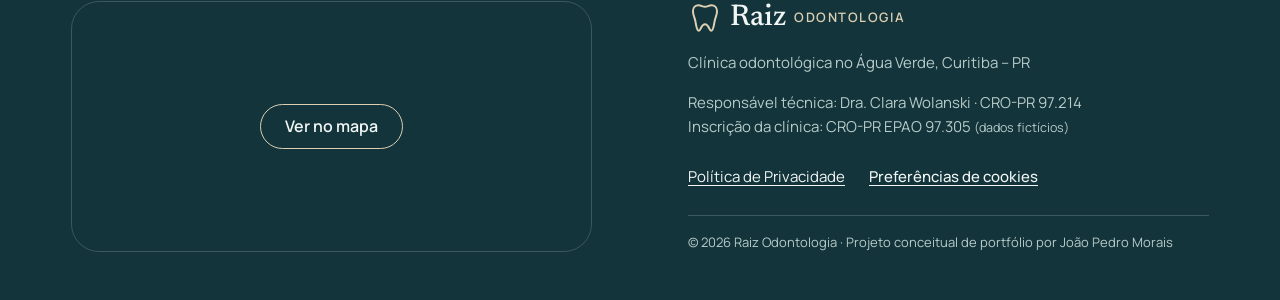
==== commit 40c08a20: "guia de edição" ====
--- a/index.html
+++ b/index.html
@@ -526,7 +526,7 @@
 
           <!-- Passo 3: dados -->
           <div class="agenda__passo agenda__passo--dados" id="agenda-passo-dados" hidden>
-            <h3 class="agenda__rotulo" id="rotulo-dados" tabindex="-1">3. Seus dados</h3>
+            <h3 class="agenda__rotulo" id="rotulo-dados">3. Seus dados</h3>
             <div class="agenda__resumo">
               <p id="agenda-resumo"></p>
               <button type="button" class="link-acao" id="trocar-horario">Trocar horário</button>
@@ -667,7 +667,7 @@
             </li>
             <li class="canal canal--texto">
               <svg width="22" height="22" viewBox="0 0 24 24" fill="none" stroke="currentColor" stroke-width="1.7" aria-hidden="true"><circle cx="12" cy="12" r="10"/><path d="M12 6v6l4 2"/></svg>
-              <span><strong>Horários</strong>Seg. a sex., 8h às 19h · Sáb., 8h às 12h</span>
+              <span><strong>Horários</strong><span data-config="contato.horarioTexto">Seg. a sex. 8h–19h · Sáb. 8h–12h</span></span>
             </li>
           </ul>
           <!-- ✏️ EDITÁVEL: bairros atendidos (até 140 caracteres) -->
--- a/css/style.css
+++ b/css/style.css
@@ -24,7 +24,7 @@
 @media (hover: hover) and (pointer: fine) { a:hover { text-decoration-thickness: 2px; } }
 
 :focus-visible { outline: 3px solid var(--foco); outline-offset: 3px; border-radius: 4px; }
-main:focus, section:focus, h3:focus, [tabindex="-1"]:focus { outline: none; }
+main:focus, section:focus, [tabindex="-1"]:focus { outline: none; }
 
 .visualmente-oculto {
   position: absolute !important; width: 1px; height: 1px; padding: 0; margin: -1px;
@@ -36,11 +36,12 @@
 @media (min-width: 768px) { .so-celular { display: none; } .so-largo { display: inline; } }
 
 .pular {
-  position: absolute; left: var(--esp-3); top: -100px; z-index: 100;
+  position: absolute; left: var(--esp-3); top: 0; z-index: 100;
+  transform: translateY(-150%); /* escondido acima da tela, com qualquer tamanho de fonte */
   background: var(--texto); color: var(--cor-branco); padding: var(--esp-2) var(--esp-3);
   border-radius: var(--raio-cartao); font-weight: 600;
 }
-.pular:focus { top: var(--esp-3); }
+.pular:focus { top: var(--esp-3); transform: none; }
 
 /* ---------- Tipografia ---------- */
 .titulo-secao, .hero__titulo {
@@ -129,10 +130,10 @@
 .topo__interno {
   max-width: calc(var(--largura-max) + 2 * var(--margem-lateral));
   margin-inline: auto; padding: 0 var(--margem-lateral);
-  height: 64px; display: flex; align-items: center; justify-content: space-between; gap: var(--esp-4);
-}
-
-.logo { display: inline-flex; align-items: center; gap: 0.5rem; text-decoration: none; color: var(--texto); }
+  min-height: 64px; display: flex; align-items: center; justify-content: space-between; gap: var(--esp-4);
+}
+
+.logo { display: inline-flex; flex-wrap: wrap; align-items: center; gap: 0 0.5rem; min-width: 0; text-decoration: none; color: var(--texto); } /* com fonte muito grande, "Odontologia" desce de linha em vez de empurrar o menu para fora */
 .logo__dente { width: 28px; height: 28px; stroke: var(--cor-latao-logo); stroke-width: 1.4; stroke-linejoin: round; }
 .logo__nome { font-family: var(--fonte-titulo); font-weight: var(--peso-logo); font-size: 1.5625rem; line-height: 1; }
 .logo__tipo { font-size: 0.6875rem; font-weight: 600; letter-spacing: var(--espacamento-rotulo); text-transform: uppercase; color: var(--texto-suave); }
@@ -162,7 +163,7 @@
 .menu .botao { width: 100%; }
 
 @media (min-width: 1024px) {
-  .topo__interno { height: 88px; }
+  .topo__interno { min-height: 88px; }
   .logo__dente { width: 34px; height: 34px; }
   .logo__nome { font-size: 1.875rem; }
   .logo__tipo { font-size: 0.8125rem; }
@@ -171,10 +172,10 @@
 @media (min-width: 1200px) {
   .menu-botao { display: none; }
   .menu {
-    position: static; display: flex; align-items: center; gap: var(--esp-6);
+    position: static; display: flex; flex-wrap: wrap; justify-content: flex-end; align-items: center; gap: var(--esp-2) var(--esp-6); /* quebra de linha só com fonte muito grande */
     background: none; border: 0; padding: 0;
   }
-  .menu__lista { flex-direction: row; gap: 2.25rem; margin: 0; }
+  .menu__lista { flex-direction: row; flex-wrap: wrap; justify-content: flex-end; gap: 0 2.25rem; margin: 0; }
   .menu__lista a { min-height: var(--alvo-toque); border: 0; font-size: 0.9375rem; white-space: nowrap; }
   .menu .botao { width: auto; white-space: nowrap; }
 }
@@ -275,11 +276,8 @@
   .cartao-rt__texto strong { font-size: 0.9375rem; }
 }
 
-/* Telas largas (≥1280px): o traço para de crescer com a tela.
-   Antes ele seguia a largura (113vw) enquanto o hero ficava com altura quase fixa,
-   e as raízes do dente eram cortadas a partir de ~1350px.
-   Agora: tamanho fixo (485px de altura), dente a 57,5% da largura, hero alto o bastante
-   para as raízes caberem (254 + 485 + 24 de folga) e pontas da onda que se dissolvem nas laterais. */
+/* Telas largas (≥1280px): o traço tem tamanho fixo (485px de altura) para o dente caber inteiro;
+   o hero tem altura mínima de 254 + 485 + 24 de folga, e as pontas da onda somem nas laterais. */
 @media (min-width: 1280px) {
   .hero { min-height: 763px; }
   .hero__traco {
@@ -300,7 +298,7 @@
 
 /* ---------- 2. Cuidado ---------- */
 .cuidado { background: var(--superficie); }
-.cuidado__grade { display: grid; gap: var(--esp-6); }
+.cuidado__grade { display: grid; grid-template-columns: minmax(0, 1fr); gap: var(--esp-6); } /* minmax(0,…): texto grande quebra a linha em vez de alargar a coluna */
 .cuidado__texto { display: grid; gap: var(--esp-3); color: var(--texto-suave); max-width: 36rem; }
 .cuidado__texto .titulo-secao { color: var(--texto); margin-bottom: var(--esp-2); }
 .destaque-texto { font-family: var(--fonte-titulo); font-weight: var(--peso-titulo); font-size: var(--texto-h3); color: var(--texto); line-height: 1.35; }
@@ -320,7 +318,7 @@
   border: solid var(--destaque); border-width: 0 2px 2px 0; transform: rotate(45deg);
 }
 @media (min-width: 1024px) {
-  .cuidado__grade { grid-template-columns: 1.1fr 1fr; gap: var(--esp-8); align-items: center; }
+  .cuidado__grade { grid-template-columns: minmax(0, 1.1fr) minmax(0, 1fr); gap: var(--esp-8); align-items: center; }
   .cuidado__lista-bloco { padding: var(--esp-6); }
 }
 
@@ -555,7 +553,7 @@
 }
 .campo [aria-invalid="true"] { border-color: var(--cor-erro); }
 .campo__ajuda { font-size: 0.8125rem; color: var(--texto-suave); }
-.campo__erro { font-size: 0.8125rem; font-weight: 600; color: var(--cor-erro); min-height: 0; }
+.campo__erro { font-size: 0.8125rem; font-weight: 600; color: var(--cor-erro); }
 .campo__erro:empty { display: none; }
 .campo--opcoes { border: 0; padding: 0; display: flex; flex-wrap: wrap; gap: var(--esp-1) var(--esp-4); }
 .campo--opcoes legend { width: 100%; margin-bottom: 6px; }
@@ -589,10 +587,9 @@
   background:
     linear-gradient(var(--destaque), var(--destaque)) center / 12px 1.5px no-repeat,
     linear-gradient(var(--destaque), var(--destaque)) center / 1.5px 12px no-repeat;
-  transition: transform var(--duracao) var(--curva);
+  transition: transform 450ms var(--curva-suave);
 }
 .faq__item[open]:not(.faq__item--fechando) summary::after { transform: rotate(45deg); }
-.faq__item summary::after { transition: transform 450ms var(--curva-suave); }
 @media (hover: hover) and (pointer: fine) { .faq__item summary:hover { color: var(--cor-petroleo-noite); } }
 .faq__item p { padding: 0 var(--esp-6) var(--esp-4) 0; color: var(--texto-suave); }
 .faq__conteudo { overflow: hidden; } /* main.js anima a altura ao abrir e fechar */
@@ -603,7 +600,7 @@
 
 /* ---------- 9. Contato ---------- */
 .contato { background: var(--superficie); }
-.contato__grade { display: grid; gap: var(--esp-6); }
+.contato__grade { display: grid; grid-template-columns: minmax(0, 1fr); gap: var(--esp-6); }
 .contato__canais { display: grid; gap: var(--esp-3); align-content: start; color: var(--texto-suave); }
 .contato__canais .titulo-secao { color: var(--texto); }
 .canais { display: grid; gap: var(--esp-2); margin-top: var(--esp-3); }
@@ -615,7 +612,6 @@
 .canal svg { color: var(--destaque); flex-shrink: 0; margin-top: 1px; }
 .canal > span { display: grid; gap: 2px; }
 .canal strong { color: var(--texto); font-size: 1rem; }
-.canal [data-config$="Exibicao"] { white-space: nowrap; }
 .canal small { display: block; font-size: 0.75rem; }
 .contato__bairros { font-size: var(--texto-pequeno); margin-top: var(--esp-2); }
 @media (hover: hover) and (pointer: fine) { a.canal:hover { background: var(--cor-agua); } }
